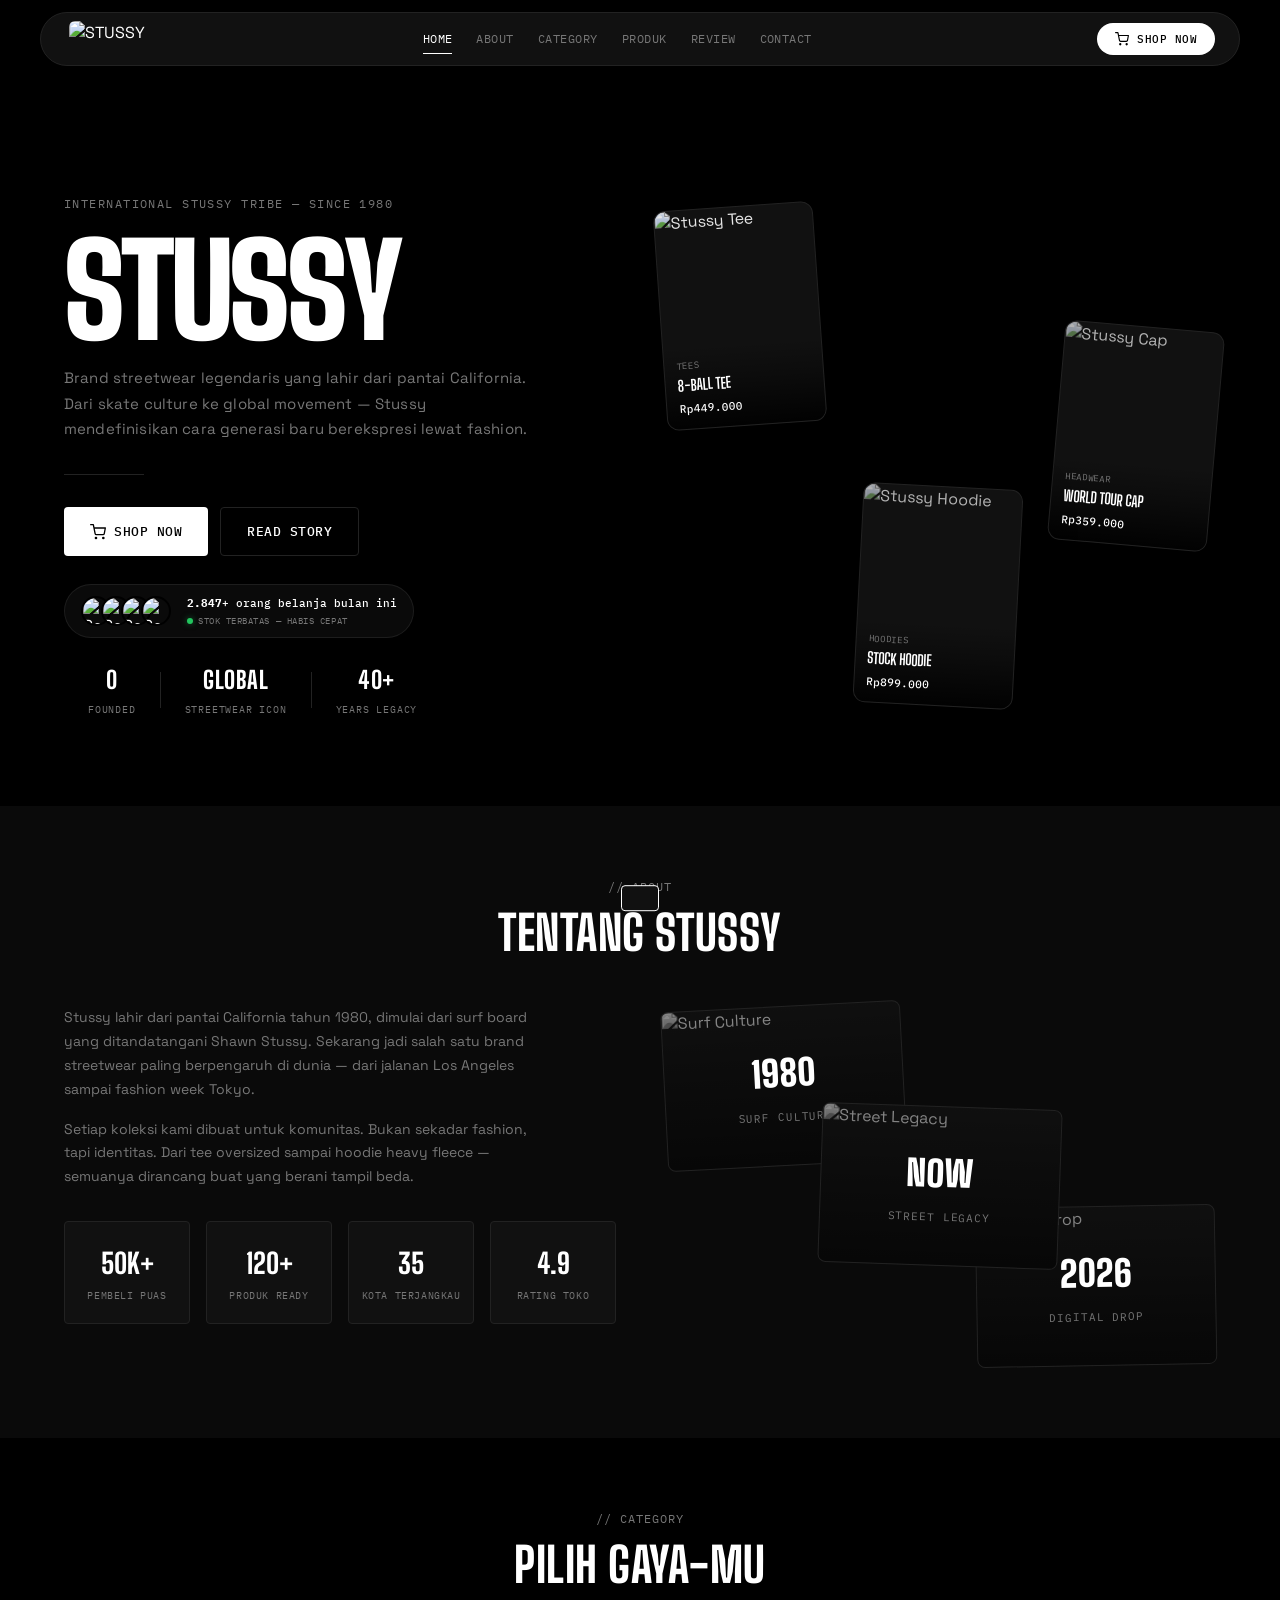
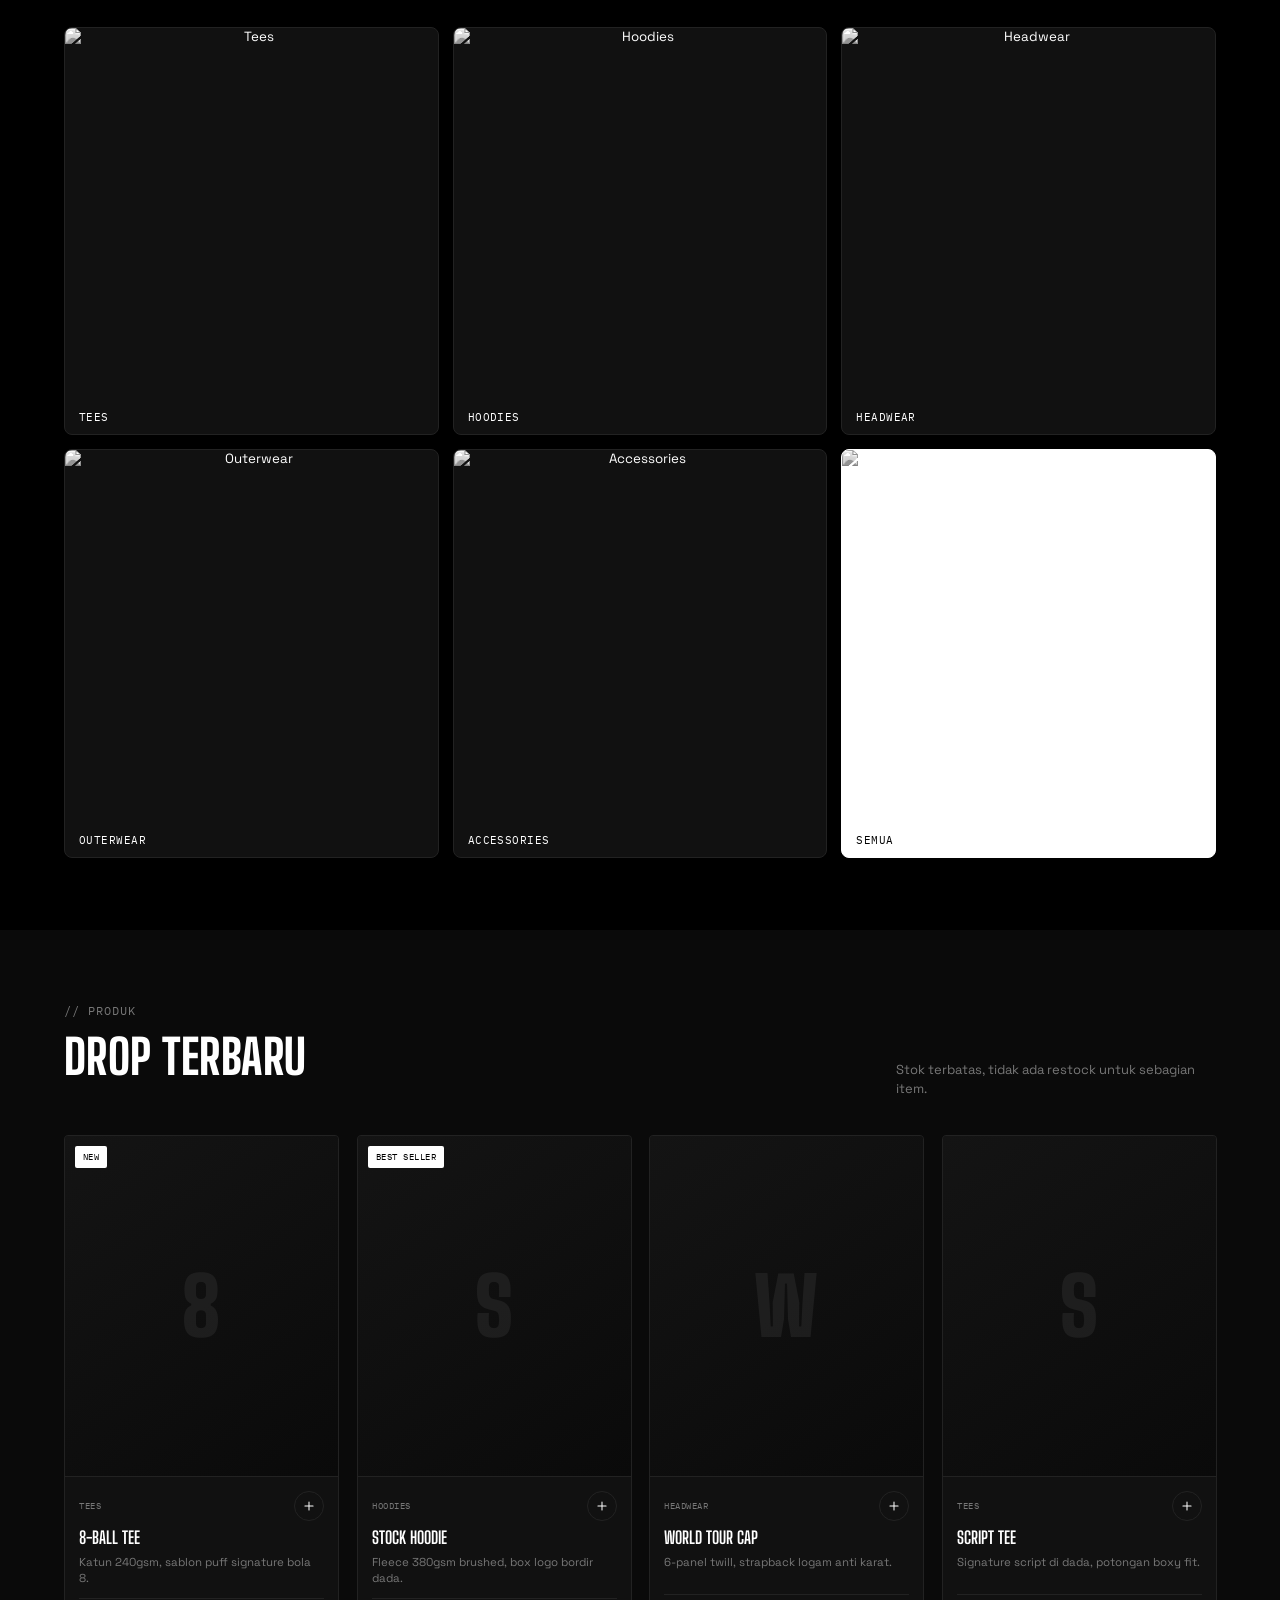
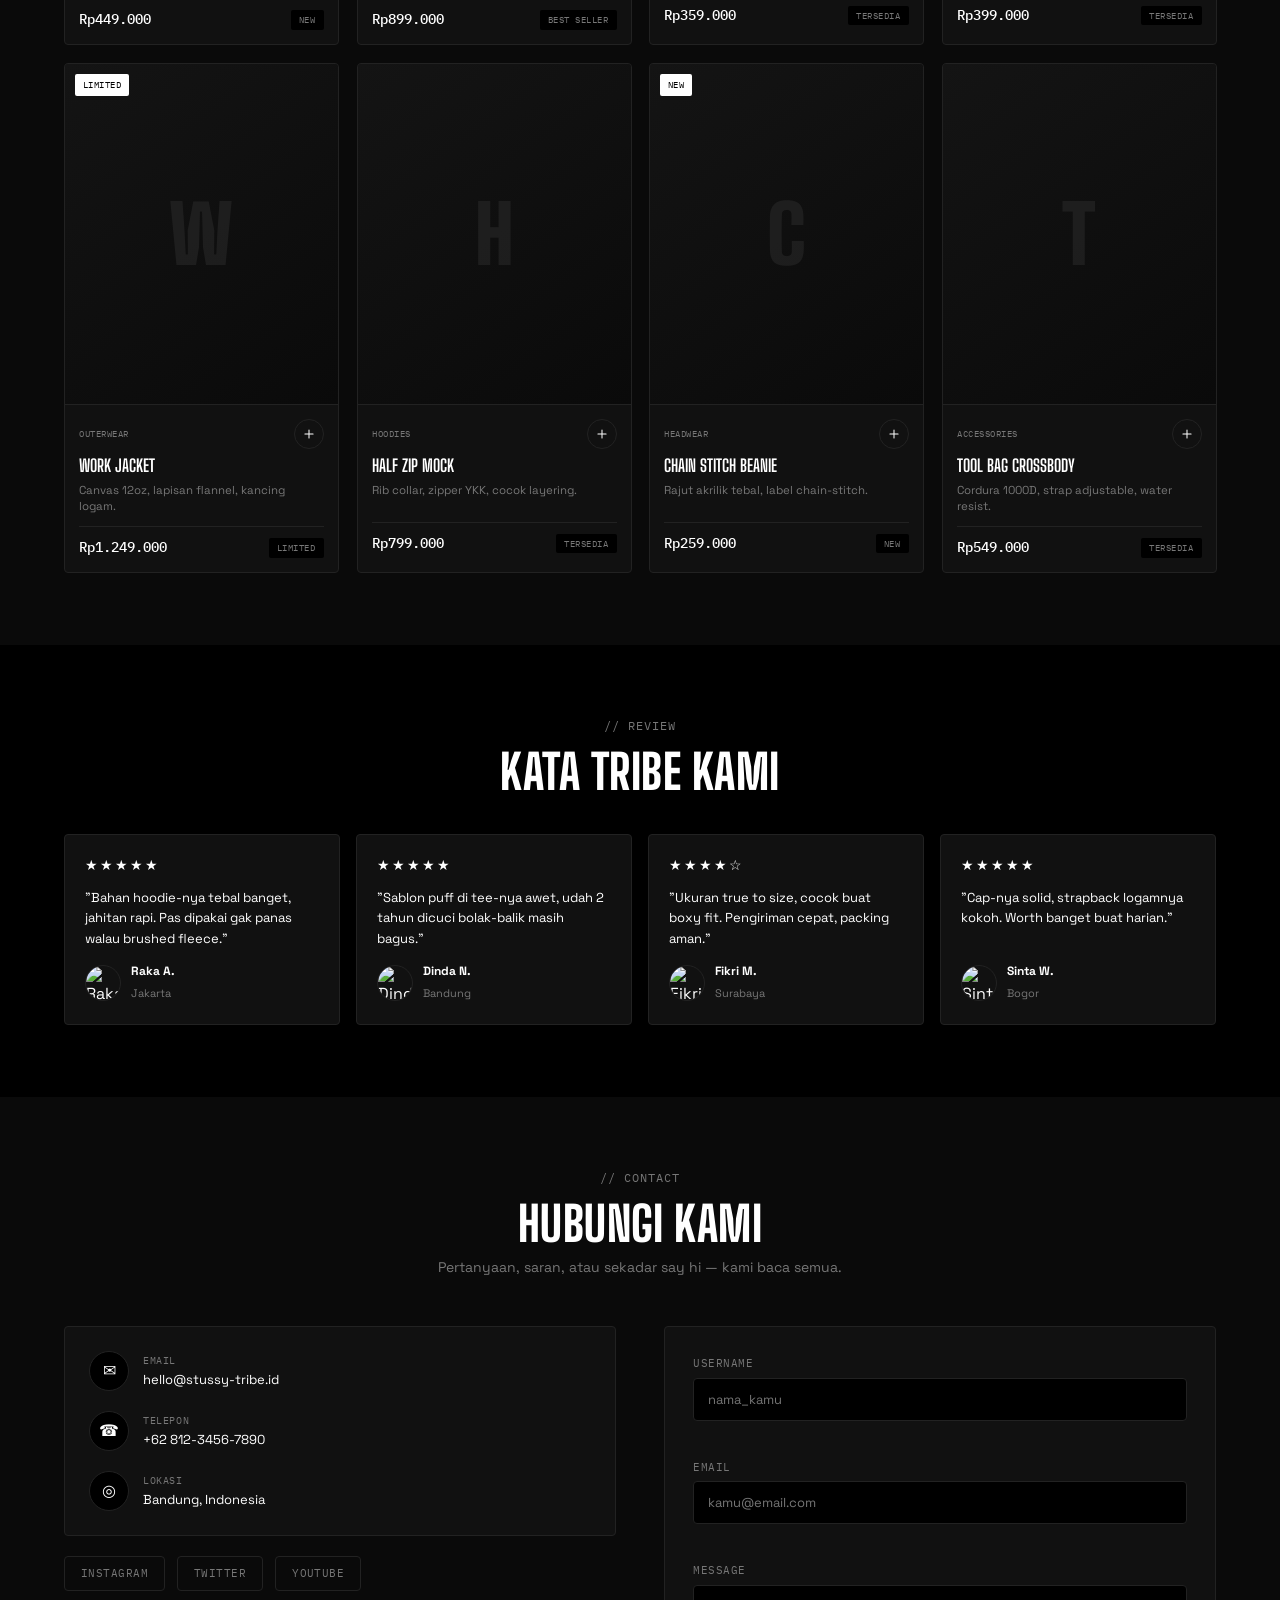
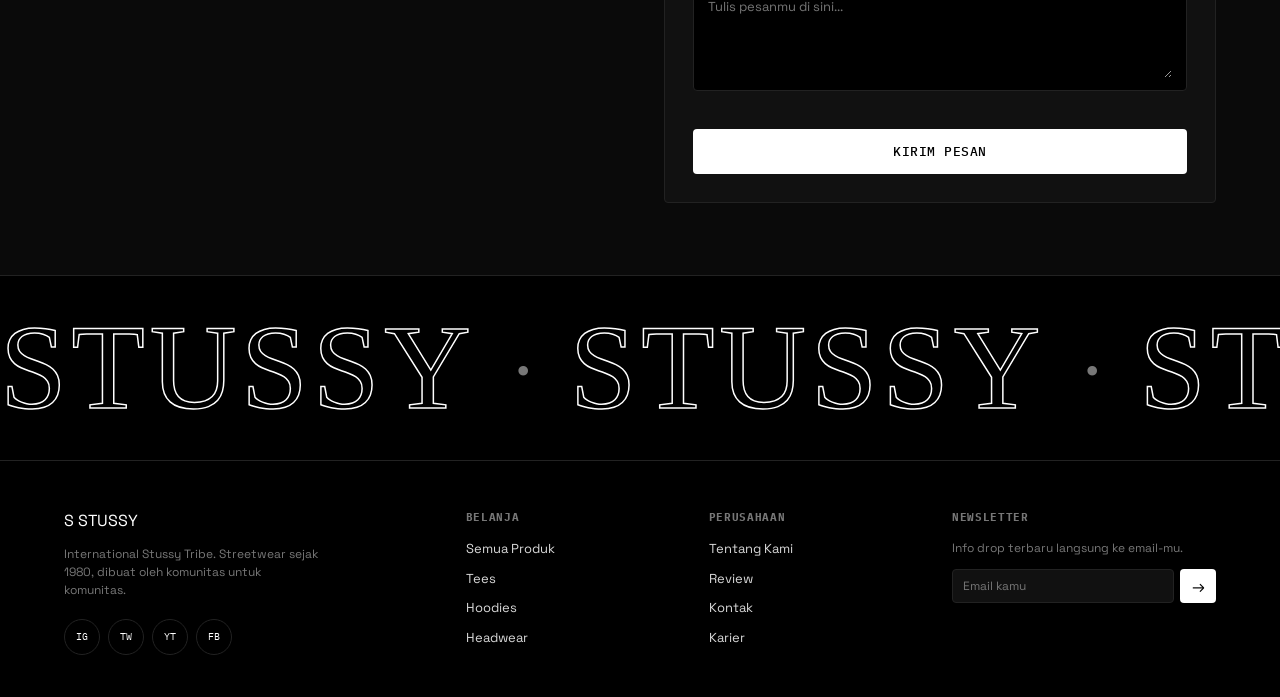
==== index.html @ 70e47823 "update all of codee" ====
<!DOCTYPE html>
<html lang="id">
<head>
<meta charset="UTF-8">
<meta name="viewport" content="width=device-width, initial-scale=1.0">
<title>STUSSY — International Stussy Tribe</title>
<meta name="description" content="Landing page promosi e-commerce bertema Stussy. Streetwear sejak 1980, dari pantai ke jalanan.">

<link rel="preconnect" href="https://fonts.googleapis.com">
<link rel="preconnect" href="https://fonts.gstatic.com" crossorigin>
<link href="https://fonts.googleapis.com/css2?family=Big+Shoulders+Display:wght@600;700;800;900&family=Space+Grotesk:wght@400;500;600;700&family=IBM+Plex+Mono:wght@400;500&family=Permanent+Marker&display=swap" rel="stylesheet">

<link rel="stylesheet" href="asset/css/style.css">
</head>
<body>

<!-- ================= NAVBAR ================= -->
<header class="navbar" id="navbar">
  <div class="nav-inner">
    <a href="#home" class="nav-logo" aria-label="STUSSY Home">
      <img src="https://i.pinimg.com/736x/df/c0/4a/dfc04af97dde2af59d2bb81ca39d3ee2.jpg" alt="STUSSY" class="nav-logo-img">
    </a>

    <nav class="nav-links" id="navLinks">
      <a href="#home" class="nav-link active">Home</a>
      <a href="#about" class="nav-link">About</a>
      <a href="#category" class="nav-link">Category</a>
      <a href="#produk" class="nav-link">Produk</a>
      <a href="#review" class="nav-link">Review</a>
      <a href="#contact" class="nav-link">Contact</a>
    </nav>

    <div class="nav-actions">
      <a href="#produk" class="btn btn-solid btn-nav">
        <svg width="14" height="14" viewBox="0 0 24 24" fill="none" stroke="currentColor" stroke-width="2" stroke-linecap="round" stroke-linejoin="round"><circle cx="9" cy="21" r="1"/><circle cx="20" cy="21" r="1"/><path d="M1 1h4l2.68 13.39a2 2 0 0 0 2 1.61h9.72a2 2 0 0 0 2-1.61L23 6H6"/></svg>
        Shop Now
      </a>
    </div>

    <button class="hamburger" id="hamburger" aria-label="Buka menu" aria-expanded="false">
      <span></span><span></span><span></span>
    </button>
  </div>

  <!-- mobile dropdown -->
  <div class="mobile-menu" id="mobileMenu">
    <a href="#home" class="mobile-link">Home</a>
    <a href="#about" class="mobile-link">About</a>
    <a href="#category" class="mobile-link">Category</a>
    <a href="#produk" class="mobile-link">Produk</a>
    <a href="#review" class="mobile-link">Review</a>
    <a href="#contact" class="mobile-link">Contact</a>
    <a href="#produk" class="mobile-link mobile-link-login">Shop Now</a>
  </div>
</header>

<main>
<!-- ================= HERO ================= -->
<section class="hero" id="home">
  <div class="hero-inner">
    <div class="hero-content">
      <p class="hero-eyebrow">International Stussy Tribe &mdash; Since 1980</p>
      <h1 class="hero-title">STUSSY</h1>
      <p class="hero-sub">Brand streetwear legendaris yang lahir dari pantai California. Dari skate culture ke global movement &mdash; Stussy mendefinisikan cara generasi baru berekspresi lewat fashion.</p>
      <div class="hero-line"></div>
      <div class="hero-cta">
        <a href="#produk" class="btn btn-solid btn-lg">
          <svg width="16" height="16" viewBox="0 0 24 24" fill="none" stroke="currentColor" stroke-width="2" stroke-linecap="round" stroke-linejoin="round"><circle cx="9" cy="21" r="1"/><circle cx="20" cy="21" r="1"/><path d="M1 1h4l2.68 13.39a2 2 0 0 0 2 1.61h9.72a2 2 0 0 0 2-1.61L23 6H6"/></svg>
          Shop Now
        </a>
        <a href="#about" class="btn btn-ghost btn-lg">Read Story</a>
      </div>
      <div class="hero-social-proof">
        <div class="hero-sp-avatars">
          <img src="https://i.pravatar.cc/80?img=12" alt="Pembeli" class="hero-sp-avatar">
          <img src="https://i.pravatar.cc/80?img=32" alt="Pembeli" class="hero-sp-avatar">
          <img src="https://i.pravatar.cc/80?img=47" alt="Pembeli" class="hero-sp-avatar">
          <img src="https://i.pravatar.cc/80?img=5" alt="Pembeli" class="hero-sp-avatar">
        </div>
        <div class="hero-sp-text">
          <span class="hero-sp-count"><span class="hero-sp-num" data-target="2847">0</span>+ orang belanja bulan ini</span>
          <span class="hero-sp-status"><span class="hero-sp-dot"></span>Stok terbatas — habis cepat</span>
        </div>
      </div>
      <div class="hero-highlights">
      <div class="hero-highlight-item">
        <span class="hero-hl-num" data-target="1980">0</span>
        <span class="hero-hl-label">Founded</span>
      </div>
      <div class="hero-highlight-divider"></div>
      <div class="hero-highlight-item">
        <span class="hero-hl-num">Global</span>
        <span class="hero-hl-label">Streetwear Icon</span>
      </div>
      <div class="hero-highlight-divider"></div>
      <div class="hero-highlight-item">
        <span class="hero-hl-num"><span class="hero-hl-counter" data-target="40">0</span>+</span>
        <span class="hero-hl-label">Years Legacy</span>
      </div>
    </div>
    </div>

    <div class="hero-product-scene">
      <div class="hero-product-stage" id="heroProductStage">
        <div class="hero-product-card hero-pcard-1">
          <img src="https://images.unsplash.com/photo-1521572163474-6864f9cf17ab?w=400&h=540&fit=crop&q=80" alt="Stussy Tee" loading="lazy">
          <div class="hero-pcard-info">
            <span class="hero-pcard-cat">Tees</span>
            <span class="hero-pcard-name">8-Ball Tee</span>
            <span class="hero-pcard-price">Rp449.000</span>
          </div>
        </div>
        <div class="hero-product-card hero-pcard-2">
          <img src="https://images.unsplash.com/photo-1556821840-3a63f77226dd?w=400&h=540&fit=crop&q=80" alt="Stussy Hoodie" loading="lazy">
          <div class="hero-pcard-info">
            <span class="hero-pcard-cat">Hoodies</span>
            <span class="hero-pcard-name">Stock Hoodie</span>
            <span class="hero-pcard-price">Rp899.000</span>
          </div>
        </div>
        <div class="hero-product-card hero-pcard-3">
          <img src="https://images.unsplash.com/photo-1588117305348-2d64f2f04b10?w=400&h=540&fit=crop&q=80" alt="Stussy Cap" loading="lazy">
          <div class="hero-pcard-info">
            <span class="hero-pcard-cat">Headwear</span>
            <span class="hero-pcard-name">World Tour Cap</span>
            <span class="hero-pcard-price">Rp359.000</span>
          </div>
        </div>
      </div>
    </div>
  </div>
</section>

<!-- ================= ABOUT ================= -->
<section class="about" id="about">
  <div class="section-inner">
    <div class="about-header reveal">
      <p class="eyebrow center">// ABOUT</p>
      <h2 class="section-title center">Tentang Stussy</h2>
    </div>

    <div class="about-grid">
      <div class="about-content reveal">
        <p class="about-text">
          Stussy lahir dari pantai California tahun 1980, dimulai dari surf board yang
          ditandatangani Shawn Stussy. Sekarang jadi salah satu brand streetwear paling
          berpengaruh di dunia — dari jalanan Los Angeles sampai fashion week Tokyo.
        </p>
        <p class="about-text">
          Setiap koleksi kami dibuat untuk komunitas. Bukan sekadar fashion,
          tapi identitas. Dari tee oversized sampai hoodie heavy fleece —
          semuanya dirancang buat yang berani tampil beda.
        </p>
        <div class="about-stats">
          <div class="about-stat">
            <span class="about-stat-num">50K+</span>
            <span class="about-stat-label">Pembeli Puas</span>
          </div>
          <div class="about-stat">
            <span class="about-stat-num">120+</span>
            <span class="about-stat-label">Produk Ready</span>
          </div>
          <div class="about-stat">
            <span class="about-stat-num">35</span>
            <span class="about-stat-label">Kota Terjangkau</span>
          </div>
          <div class="about-stat">
            <span class="about-stat-num">4.9</span>
            <span class="about-stat-label">Rating Toko</span>
          </div>
        </div>
      </div>

      <div class="about-visual reveal">
        <div class="about-card about-card-1">
          <img src="https://images.unsplash.com/photo-1523398002811-999ca8dec234?w=400&h=300&fit=crop&q=80" alt="Surf Culture" loading="lazy">
          <div class="about-card-overlay">
            <span class="about-card-year">1980</span>
            <span class="about-card-text">Surf Culture</span>
          </div>
        </div>
        <div class="about-card about-card-2">
          <img src="https://images.unsplash.com/photo-1521572163474-6864f9cf17ab?w=400&h=300&fit=crop&q=80" alt="Street Legacy" loading="lazy">
          <div class="about-card-overlay">
            <span class="about-card-year">NOW</span>
            <span class="about-card-text">Street Legacy</span>
          </div>
        </div>
        <div class="about-card about-card-3">
          <img src="https://images.unsplash.com/photo-1556906781-9a412961c28c?w=400&h=300&fit=crop&q=80" alt="Digital Drop" loading="lazy">
          <div class="about-card-overlay">
            <span class="about-card-year">2026</span>
            <span class="about-card-text">Digital Drop</span>
          </div>
        </div>
      </div>
    </div>
  </div>
</section>

<!-- ================= CATEGORY ================= -->
<section class="category" id="category">
  <div class="section-inner">
    <p class="eyebrow center">// CATEGORY</p>
    <h2 class="section-title center">Pilih Gaya-mu</h2>
    <div class="category-grid" id="categoryGrid">
      <button class="cat-card reveal reveal-delay-1" data-filter="tees">
        <div class="cat-card-img">
          <img src="https://images.unsplash.com/photo-1521572163474-6864f9cf17ab?w=400&h=400&fit=crop&q=80" alt="Tees" loading="lazy">
        </div>
        <div class="cat-card-label"><span>Tees</span></div>
      </button>
      <button class="cat-card reveal reveal-delay-2" data-filter="hoodies">
        <div class="cat-card-img">
          <img src="https://images.unsplash.com/photo-1556821840-3a63f77226dd?w=400&h=400&fit=crop&q=80" alt="Hoodies" loading="lazy">
        </div>
        <div class="cat-card-label"><span>Hoodies</span></div>
      </button>
      <button class="cat-card reveal reveal-delay-3" data-filter="headwear">
        <div class="cat-card-img">
          <img src="https://images.unsplash.com/photo-1588117305348-2d64f2f04b10?w=400&h=400&fit=crop&q=80" alt="Headwear" loading="lazy">
        </div>
        <div class="cat-card-label"><span>Headwear</span></div>
      </button>
      <button class="cat-card reveal reveal-delay-1" data-filter="outerwear">
        <div class="cat-card-img">
          <img src="https://images.unsplash.com/photo-1591047139829-d91aecb6caea?w=400&h=400&fit=crop&q=80" alt="Outerwear" loading="lazy">
        </div>
        <div class="cat-card-label"><span>Outerwear</span></div>
      </button>
      <button class="cat-card reveal reveal-delay-2" data-filter="accessories">
        <div class="cat-card-img">
          <img src="https://images.unsplash.com/photo-1622434641406-a158123450f9?w=400&h=400&fit=crop&q=80" alt="Accessories" loading="lazy">
        </div>
        <div class="cat-card-label"><span>Accessories</span></div>
      </button>
      <button class="cat-card active reveal reveal-delay-3" data-filter="all">
        <div class="cat-card-img">
          <img src="https://images.unsplash.com/photo-1441986300917-64674bd600d8?w=400&h=400&fit=crop&q=80" alt="Semua Produk" loading="lazy">
        </div>
        <div class="cat-card-label"><span>Semua</span></div>
      </button>
    </div>
  </div>
</section>

<!-- ================= PRODUK ================= -->
<section class="produk" id="produk">
  <div class="section-inner">
    <div class="produk-head">
      <div>
        <p class="eyebrow">// PRODUK</p>
        <h2 class="section-title">Drop Terbaru</h2>
      </div>
      <p class="produk-sub">Stok terbatas, tidak ada restock untuk sebagian item.</p>
    </div>

    <div class="product-grid" id="productGrid"></div>
  </div>
</section>

<!-- ================= REVIEW ================= -->
<section class="review" id="review">
  <div class="section-inner">
    <p class="eyebrow center">// REVIEW</p>
    <h2 class="section-title center">Kata Tribe Kami</h2>

    <div class="review-track" id="reviewTrack">
      <article class="review-card reveal reveal-delay-1">
        <div class="stars">&#9733;&#9733;&#9733;&#9733;&#9733;</div>
        <p>"Bahan hoodie-nya tebal banget, jahitan rapi. Pas dipakai gak panas walau brushed fleece."</p>
        <div class="reviewer">
          <img src="https://i.pravatar.cc/80?img=12" alt="Raka A." class="avatar">
          <div><strong>Raka A.</strong><small>Jakarta</small></div>
        </div>
      </article>
      <article class="review-card reveal reveal-delay-2">
        <div class="stars">&#9733;&#9733;&#9733;&#9733;&#9733;</div>
        <p>"Sablon puff di tee-nya awet, udah 2 tahun dicuci bolak-balik masih bagus."</p>
        <div class="reviewer">
          <img src="https://i.pravatar.cc/80?img=32" alt="Dinda N." class="avatar">
          <div><strong>Dinda N.</strong><small>Bandung</small></div>
        </div>
      </article>
      <article class="review-card reveal reveal-delay-3">
        <div class="stars">&#9733;&#9733;&#9733;&#9733;&#9734;</div>
        <p>"Ukuran true to size, cocok buat boxy fit. Pengiriman cepat, packing aman."</p>
        <div class="reviewer">
          <img src="https://i.pravatar.cc/80?img=53" alt="Fikri M." class="avatar">
          <div><strong>Fikri M.</strong><small>Surabaya</small></div>
        </div>
      </article>
      <article class="review-card reveal reveal-delay-4">
        <div class="stars">&#9733;&#9733;&#9733;&#9733;&#9733;</div>
        <p>"Cap-nya solid, strapback logamnya kokoh. Worth banget buat harian."</p>
        <div class="reviewer">
          <img src="https://i.pravatar.cc/80?img=25" alt="Sinta W." class="avatar">
          <div><strong>Sinta W.</strong><small>Bogor</small></div>
        </div>
      </article>
    </div>
  </div>
</section>

<!-- ================= CONTACT ================= -->
<section class="contact" id="contact">
  <div class="section-inner">
    <div class="contact-header reveal">
      <p class="eyebrow center">// CONTACT</p>
      <h2 class="section-title center">Hubungi Kami</h2>
      <p class="contact-subtitle">Pertanyaan, saran, atau sekadar say hi — kami baca semua.</p>
    </div>

    <div class="contact-grid">
      <div class="contact-info reveal">
        <div class="contact-info-card">
          <div class="contact-info-item">
            <div class="contact-icon">✉</div>
            <div>
              <span class="contact-label">Email</span>
              <span class="contact-value">hello@stussy-tribe.id</span>
            </div>
          </div>
          <div class="contact-info-item">
            <div class="contact-icon">☎</div>
            <div>
              <span class="contact-label">Telepon</span>
              <span class="contact-value">+62 812-3456-7890</span>
            </div>
          </div>
          <div class="contact-info-item">
            <div class="contact-icon">◎</div>
            <div>
              <span class="contact-label">Lokasi</span>
              <span class="contact-value">Bandung, Indonesia</span>
            </div>
          </div>
        </div>
        <div class="contact-social">
          <a href="#" class="contact-social-link" aria-label="Instagram">Instagram</a>
          <a href="#" class="contact-social-link" aria-label="Twitter">Twitter</a>
          <a href="#" class="contact-social-link" aria-label="YouTube">YouTube</a>
        </div>
      </div>

      <form class="contact-form reveal" id="contactForm" novalidate>
        <div class="field">
          <label for="username">Username</label>
          <div class="input-wrap">
            <input type="text" id="username" name="username" placeholder="nama_kamu" required minlength="3">
          </div>
          <span class="field-error" id="err-username"></span>
        </div>

        <div class="field">
          <label for="email">Email</label>
          <div class="input-wrap">
            <input type="email" id="email" name="email" placeholder="kamu@email.com" required>
          </div>
          <span class="field-error" id="err-email"></span>
        </div>

        <div class="field">
          <label for="message">Message</label>
          <div class="input-wrap textarea-wrap">
            <textarea id="message" name="message" rows="4" placeholder="Tulis pesanmu di sini..." required minlength="10"></textarea>
          </div>
          <span class="field-error" id="err-message"></span>
        </div>

        <button type="submit" class="btn btn-solid btn-lg full-width">Kirim Pesan</button>

        <p class="form-success" id="formSuccess">Pesan terkirim! Kami akan segera menghubungimu.</p>
      </form>
    </div>
  </div>
</section>
</main>

<!-- ================= MARQUEE ================= -->
<div class="marquee">
  <div class="marquee-track">
    <span class="marquee-text">STUSSY</span>
    <span class="marquee-dot">&bull;</span>
    <span class="marquee-text">STUSSY</span>
    <span class="marquee-dot">&bull;</span>
    <span class="marquee-text">STUSSY</span>
    <span class="marquee-dot">&bull;</span>
    <span class="marquee-text">STUSSY</span>
    <span class="marquee-dot">&bull;</span>
    <span class="marquee-text">STUSSY</span>
    <span class="marquee-dot">&bull;</span>
    <span class="marquee-text">STUSSY</span>
    <span class="marquee-dot">&bull;</span>
    <span class="marquee-text">STUSSY</span>
    <span class="marquee-dot">&bull;</span>
    <span class="marquee-text">STUSSY</span>
    <span class="marquee-dot">&bull;</span>
  </div>
</div>

<!-- ================= FOOTER ================= -->
<footer class="footer">
  <div class="section-inner footer-grid">
    <div class="footer-brand">
      <a href="#home" class="logo">
        <span class="logo-mark">S</span>
        <span class="logo-word">STUSSY</span>
      </a>
      <p>International Stussy Tribe. Streetwear sejak 1980, dibuat oleh komunitas untuk komunitas.</p>
      <div class="social-row">
        <a href="#" class="icon-btn" aria-label="Instagram">IG</a>
        <a href="#" class="icon-btn" aria-label="Twitter">TW</a>
        <a href="#" class="icon-btn" aria-label="Youtube">YT</a>
        <a href="#" class="icon-btn" aria-label="Facebook">FB</a>
      </div>
    </div>

    <div class="footer-col">
      <h4>Belanja</h4>
      <a href="#produk">Semua Produk</a>
      <a href="#category">Tees</a>
      <a href="#category">Hoodies</a>
      <a href="#category">Headwear</a>
    </div>

    <div class="footer-col">
      <h4>Perusahaan</h4>
      <a href="#about">Tentang Kami</a>
      <a href="#review">Review</a>
      <a href="#contact">Kontak</a>
      <a href="#">Karier</a>
    </div>

    <div class="footer-col newsletter-col">
      <h4>Newsletter</h4>
      <p>Info drop terbaru langsung ke email-mu.</p>
      <form class="newsletter-form" id="newsletterForm">
        <input type="email" placeholder="Email kamu" required aria-label="Email newsletter">
        <button type="submit" aria-label="Subscribe">&#8594;</button>
      </form>
      <span class="newsletter-msg" id="newsletterMsg"></span>
    </div>
  </div>


</footer>

<!-- toast -->
<div class="toast" id="toast"><span id="toastMsg"></span></div>

<script src="asset/js/script.js" defer></script>
</body>
</html>
---- asset/css/style.css ----
/* ==========================================================
   STUSSY LANDING — style.css
   Palette: pure black & white, capsule navbar, marquee
   ========================================================== */

:root {
  --bg: #000;
  --bg-alt: #0a0a0a;
  --card: #111;
  --card-border: #222;
  --fg: #fff;
  --muted: #777;
  --accent: #fff;

  --font-display: 'Big Shoulders Display', sans-serif;
  --font-body: 'Space Grotesk', sans-serif;
  --font-mono: 'IBM Plex Mono', monospace;
  --font-graffiti: 'Permanent Marker', cursive;

  --radius: 4px;
  --container: 1200px;
  --nav-h: 64px;
}

*, *::before, *::after { box-sizing: border-box; margin: 0; padding: 0; }
html { scroll-behavior: smooth; }
@media (prefers-reduced-motion: reduce) {
  html { scroll-behavior: auto; }
  * { animation-duration: 0.01ms !important; animation-iteration-count: 1 !important; transition-duration: 0.01ms !important; }
}
body { background: var(--bg); color: var(--fg); font-family: var(--font-body); line-height: 1.5; overflow-x: hidden; }
img { max-width: 100%; display: block; }
a { color: inherit; text-decoration: none; }
ul { list-style: none; }
button { font-family: inherit; cursor: pointer; border: none; background: none; color: inherit; }
input, textarea { font-family: inherit; }

/* ---------- SCROLL REVEAL ---------- */
.reveal { opacity: 0; transform: translateY(40px); transition: opacity 0.8s cubic-bezier(0.16,1,0.3,1), transform 0.8s cubic-bezier(0.16,1,0.3,1); }
.reveal.visible { opacity: 1; transform: translateY(0); }
.reveal-delay-1 { transition-delay: 0.1s; }
.reveal-delay-2 { transition-delay: 0.2s; }
.reveal-delay-3 { transition-delay: 0.3s; }
.reveal-delay-4 { transition-delay: 0.4s; }

/* ---------- LAYOUT ---------- */
.section-inner { max-width: var(--container); margin: 0 auto; padding: 0 24px; }
.eyebrow { font-family: var(--font-mono); font-size: 12px; letter-spacing: 0.08em; color: var(--muted); margin-bottom: 12px; }
.eyebrow.center { text-align: center; }
.section-title { font-family: var(--font-display); font-weight: 800; font-size: clamp(28px, 4vw, 48px); line-height: 1.05; text-transform: uppercase; letter-spacing: 0.01em; margin-bottom: 16px; }
.section-title.center { text-align: center; }

/* ---------- BUTTONS ---------- */
.btn { display: inline-flex; align-items: center; gap: 8px; padding: 10px 20px; border-radius: var(--radius); font-family: var(--font-mono); font-size: 12px; letter-spacing: 0.04em; text-transform: uppercase; font-weight: 500; transition: transform 0.3s cubic-bezier(0.34,1.56,0.64,1), background 0.3s ease, border-color 0.3s ease, color 0.3s ease, box-shadow 0.3s ease; white-space: nowrap; position: relative; overflow: hidden; }
.btn svg { flex-shrink: 0; }
.btn::after { content: ''; position: absolute; inset: 0; background: linear-gradient(120deg, transparent 40%, rgba(255,255,255,0.1) 50%, transparent 60%); transform: translateX(-100%); transition: transform 0.5s ease; }
.btn:hover::after { transform: translateX(100%); }
.btn-solid { background: var(--fg); color: var(--bg); }
.btn-solid:hover { transform: translateY(-2px); box-shadow: 0 8px 24px rgba(255,255,255,0.15); }
.btn-solid:active { transform: translateY(0) scale(0.97); }
.btn-ghost { background: transparent; color: var(--fg); border: 1px solid var(--card-border); }
.btn-ghost:hover { border-color: var(--fg); transform: translateY(-2px); }
.btn-ghost:active { transform: translateY(0) scale(0.97); }
.btn-outline { background: transparent; border: 1px solid var(--fg); color: var(--fg); }
.btn-outline:hover { background: var(--fg); color: var(--bg); }
.btn-lg { padding: 14px 26px; font-size: 13px; }
.full-width { width: 100%; justify-content: center; }
.icon-btn { position: relative; width: 36px; height: 36px; display: inline-flex; align-items: center; justify-content: center; border-radius: 50%; border: 1px solid var(--card-border); color: var(--fg); font-family: var(--font-mono); font-size: 10px; transition: border-color 0.3s ease, background 0.3s ease, transform 0.3s cubic-bezier(0.34,1.56,0.64,1); }
.icon-btn:hover { border-color: var(--fg); background: rgba(255,255,255,0.08); transform: translateY(-2px); }
.social-row { display: flex; gap: 8px; margin-top: 20px; }
:focus-visible { outline: 2px solid var(--fg); outline-offset: 2px; }

/* ==================== NAVBAR CAPSULE ==================== */
.navbar { position: sticky; top: 0; z-index: 100; padding: 12px 24px; }
.nav-inner { max-width: var(--container); margin: 0 auto; display: flex; align-items: center; justify-content: space-between; gap: 16px; background: var(--card); border: 1px solid var(--card-border); border-radius: 999px; padding: 8px 24px 8px 28px; transition: background 0.4s ease, border-color 0.4s ease, box-shadow 0.4s ease, backdrop-filter 0.4s ease; }
.navbar.shrink .nav-inner { background: rgba(17,17,17,0.92); backdrop-filter: blur(16px); -webkit-backdrop-filter: blur(16px); border-color: rgba(255,255,255,0.06); box-shadow: 0 4px 30px rgba(0,0,0,0.4); }

.nav-logo { display: flex; align-items: center; flex-shrink: 0; background: none; border: none; padding: 0; order: -1; }
.nav-logo-img { height: 36px; width: auto; object-fit: contain; border-radius: 6px; background: transparent; }

.nav-links { display: flex; align-items: center; gap: 24px; }
.nav-link { font-size: 12px; font-family: var(--font-mono); color: var(--muted); text-transform: uppercase; letter-spacing: 0.04em; padding: 6px 0; position: relative; transition: color 0.3s ease; white-space: nowrap; }
.nav-link::after { content: ''; position: absolute; left: 0; bottom: 0; width: 0; height: 1.5px; background: var(--fg); transition: width 0.3s cubic-bezier(0.16,1,0.3,1); }
.nav-link:hover, .nav-link.active { color: var(--fg); }
.nav-link:hover::after, .nav-link.active::after { width: 100%; }

.hamburger { display: none; flex-direction: column; gap: 5px; width: 32px; height: 32px; align-items: center; justify-content: center; flex-shrink: 0; }
.hamburger span { width: 20px; height: 2px; background: var(--fg); transition: transform 0.3s cubic-bezier(0.34,1.56,0.64,1), opacity 0.3s ease; }
.hamburger.open span:nth-child(1) { transform: translateY(7px) rotate(45deg); }
.hamburger.open span:nth-child(2) { opacity: 0; }
.hamburger.open span:nth-child(3) { transform: translateY(-7px) rotate(-45deg); }

.nav-actions { display: flex; align-items: center; gap: 12px; margin-left: 8px; }
.btn-nav { padding: 8px 18px; font-size: 11px; border-radius: 999px; transition: transform 0.3s cubic-bezier(0.34,1.56,0.64,1), box-shadow 0.3s ease; }
.btn-nav:hover { transform: translateY(-1px); box-shadow: 0 4px 16px rgba(255,255,255,0.12); }

.mobile-menu { position: absolute; top: calc(100% + 8px); left: 50%; transform: translateX(-50%) translateY(-120%); width: calc(100% - 48px); max-width: var(--container); background: var(--card); border: 1px solid var(--card-border); border-radius: 16px; display: flex; flex-direction: column; padding: 8px 0; gap: 0; transition: transform 0.35s cubic-bezier(0.16,1,0.3,1), visibility 0.3s ease, opacity 0.3s ease; z-index: 99; overflow: hidden; pointer-events: none; visibility: hidden; opacity: 0; }
.mobile-menu.open { transform: translateX(-50%) translateY(0); pointer-events: auto; visibility: visible; opacity: 1; }
.mobile-link { padding: 12px 20px; border-bottom: 1px solid var(--card-border); font-size: 13px; font-family: var(--font-mono); color: var(--muted); text-transform: uppercase; letter-spacing: 0.04em; display: block; width: 100%; transition: color 0.3s ease, background 0.3s ease, padding-left 0.3s ease; }
.mobile-link:last-child { border-bottom: none; }
.mobile-link:hover { color: var(--fg); background: rgba(255,255,255,0.04); padding-left: 28px; }
.mobile-link-login { color: var(--bg); background: var(--fg); text-align: center; margin-top: 4px; border-radius: 8px; }
.mobile-link-login:hover { background: #ccc; color: var(--bg); padding-left: 20px; }

/* ---------- HERO ---------- */
.hero { padding-top: 8px; overflow: hidden; position: relative; background: #000; }
.hero::before { content: ''; position: absolute; inset: 0; background: url('https://images.unsplash.com/photo-1557682250-33bd709cbe85?w=1920&q=80') center/cover no-repeat; opacity: 0.25; pointer-events: none; }
.hero::after { content: ''; position: absolute; inset: 0; background: linear-gradient(135deg, rgba(0,0,0,0.7) 0%, rgba(0,0,0,0.3) 50%, rgba(0,0,0,0.6) 100%); pointer-events: none; }
.hero > * { position: relative; z-index: 1; }
.hero-inner { max-width: var(--container); margin: 0 auto; padding: 100px 24px 80px; display: grid; grid-template-columns: 1fr 1fr; gap: 40px; align-items: center; min-height: 80vh; }
.hero-content { display: flex; flex-direction: column; align-items: flex-start; }
.hero-eyebrow { font-family: var(--font-mono); font-size: 12px; letter-spacing: 0.12em; text-transform: uppercase; color: var(--muted); margin-bottom: 24px; opacity: 0; transform: translateY(20px); animation: fadeUp 0.8s cubic-bezier(0.16,1,0.3,1) 0.2s forwards; }
.hero-title { font-family: var(--font-display); font-weight: 900; font-size: clamp(60px, 10vw, 140px); line-height: 0.85; text-transform: uppercase; letter-spacing: -0.03em; margin: 0 0 20px; opacity: 0; transform: translateY(30px); animation: fadeUp 0.8s cubic-bezier(0.16,1,0.3,1) 0.4s forwards; }
.hero-sub { font-family: var(--font-body); font-size: 15px; color: var(--muted); letter-spacing: 0.01em; margin-bottom: 32px; max-width: 480px; line-height: 1.7; opacity: 0; transform: translateY(20px); animation: fadeUp 0.8s cubic-bezier(0.16,1,0.3,1) 0.6s forwards; }
.hero-line { width: 80px; height: 1px; background: var(--card-border); margin-bottom: 32px; opacity: 0; transform: scaleX(0); transform-origin: left; animation: lineGrow 0.8s cubic-bezier(0.16,1,0.3,1) 0.8s forwards; }
.hero-cta { display: flex; gap: 12px; flex-wrap: wrap; opacity: 0; transform: translateY(20px); animation: fadeUp 0.8s cubic-bezier(0.16,1,0.3,1) 1s forwards; }

/* ---------- HERO SOCIAL PROOF ---------- */
.hero-social-proof { display: flex; align-items: center; gap: 12px; margin-top: 28px; padding: 10px 16px; background: rgba(255,255,255,0.04); border: 1px solid rgba(255,255,255,0.08); border-radius: 50px; width: fit-content; opacity: 0; animation: fadeIn 0.8s ease 1.4s forwards; backdrop-filter: blur(8px); }
.hero-sp-avatars { display: flex; margin-right: 4px; }
.hero-sp-avatar { width: 30px; height: 30px; border-radius: 50%; border: 2px solid var(--bg); object-fit: cover; margin-left: -10px; transition: transform 0.3s ease; }
.hero-sp-avatar:first-child { margin-left: 0; }
.hero-sp-avatar:hover { transform: scale(1.15) translateY(-2px); z-index: 2; }
.hero-sp-text { display: flex; flex-direction: column; gap: 2px; }
.hero-sp-count { font-family: var(--font-mono); font-size: 11px; color: var(--fg); font-weight: 500; }
.hero-sp-num { color: #fff; font-weight: 700; }
.hero-sp-status { display: flex; align-items: center; gap: 5px; font-family: var(--font-mono); font-size: 9px; color: var(--muted); text-transform: uppercase; letter-spacing: 0.06em; }
.hero-sp-dot { width: 6px; height: 6px; border-radius: 50%; background: #22c55e; animation: pulse 2s ease infinite; }
.hero-sp-dot { box-shadow: 0 0 6px rgba(34,197,94,0.5); }
@keyframes pulse { 0%,100% { opacity:1; transform: scale(1); } 50% { opacity:0.5; transform: scale(0.8); } }

.hero-highlights { display: flex; align-items: center; gap: 0; flex-wrap: wrap; margin-top: 24px; opacity: 0; animation: fadeIn 0.8s ease 1.2s forwards; }
.hero-highlight-item { display: flex; flex-direction: column; align-items: center; padding: 0 24px; transition: transform 0.3s ease; }
.hero-highlight-item:hover { transform: translateY(-2px); }
.hero-hl-num { font-family: var(--font-display); font-weight: 800; font-size: 24px; color: var(--fg); text-transform: uppercase; letter-spacing: 0.02em; }
.hero-hl-label { font-family: var(--font-mono); font-size: 10px; text-transform: uppercase; letter-spacing: 0.08em; color: var(--muted); margin-top: 4px; }
.hero-highlight-divider { width: 1px; height: 36px; background: var(--card-border); flex-shrink: 0; }

/* ---------- HERO 3D PRODUCT SCENE ---------- */
.hero-product-scene { position: relative; width: 100%; height: 500px; opacity: 0; animation: fadeIn 1s ease 0.6s forwards; }
.hero-product-stage { position: relative; width: 100%; height: 100%; }

.hero-product-card { position: absolute; border-radius: 12px; overflow: hidden; border: 1px solid var(--card-border); background: var(--card); box-shadow: 0 16px 48px rgba(0,0,0,0.5); transition: transform 0.5s cubic-bezier(0.16,1,0.3,1), box-shadow 0.5s ease; }
.hero-product-card img { width: 100%; height: 100%; object-fit: cover; display: block; }
.hero-pcard-info { position: absolute; bottom: 0; left: 0; right: 0; padding: 12px; background: linear-gradient(0deg, rgba(0,0,0,0.9) 0%, rgba(0,0,0,0.3) 60%, transparent 100%); display: flex; flex-direction: column; gap: 2px; }
.hero-pcard-cat { font-family: var(--font-mono); font-size: 9px; text-transform: uppercase; letter-spacing: 0.08em; color: var(--muted); }
.hero-pcard-name { font-family: var(--font-display); font-weight: 700; font-size: 15px; text-transform: uppercase; color: var(--fg); }
.hero-pcard-price { font-family: var(--font-mono); font-size: 11px; font-weight: 500; color: var(--fg); margin-top: 2px; }

/* Card 1 — kiri atas */
.hero-pcard-1 { width: 160px; height: 220px; top: 0; left: 0; transform: rotate(-4deg); z-index: 3; }
.hero-pcard-1 img { filter: grayscale(20%) brightness(0.9); }
.hero-pcard-1:hover { transform: rotate(-4deg) scale(1.05) translateY(-8px); box-shadow: 0 28px 64px rgba(0,0,0,0.6); }
.hero-pcard-1:hover img { filter: grayscale(0%) brightness(1); }

/* Card 2 — tengah bawah */
.hero-pcard-2 { width: 160px; height: 220px; bottom: 0; left: 50%; transform: translateX(-50%) rotate(3deg); z-index: 2; }
.hero-pcard-2 img { filter: grayscale(50%) brightness(0.7); }
.hero-pcard-2:hover { transform: translateX(-50%) rotate(3deg) scale(1.06) translateY(-6px); box-shadow: 0 24px 56px rgba(0,0,0,0.5); }
.hero-pcard-2:hover img { filter: grayscale(0%) brightness(0.9); }

/* Card 3 — kanan tengah */
.hero-pcard-3 { width: 160px; height: 220px; top: 120px; right: 0; transform: rotate(5deg); z-index: 1; }
.hero-pcard-3 img { filter: grayscale(50%) brightness(0.7); }
.hero-pcard-3:hover { transform: rotate(5deg) scale(1.06) translateY(-6px); box-shadow: 0 24px 56px rgba(0,0,0,0.5); }
.hero-pcard-3:hover img { filter: grayscale(0%) brightness(0.9); }

.hero-product-shadow { display: none; }
.hero-product-ring { display: none; }

@keyframes fadeUp {
  to { opacity: 1; transform: translateY(0); }
}
@keyframes fadeIn {
  to { opacity: 1; }
}
@keyframes lineGrow {
  to { opacity: 1; transform: scaleX(1); }
}

/* ---------- HERO PARALLAX ---------- */
.hero[data-parallax] .hero-title {
  will-change: transform;
}

/* ==================== ABOUT ==================== */
.about { padding: 72px 0; background: var(--bg-alt); }
.about-header { margin-bottom: 48px; }
.about-grid { display: grid; grid-template-columns: 1fr 1fr; gap: 48px; align-items: start; }
.about-text { color: var(--muted); margin-bottom: 16px; max-width: 480px; font-size: 14px; line-height: 1.7; }
.about-stats { display: grid; grid-template-columns: repeat(4, 1fr); gap: 16px; margin-top: 32px; }
.about-stat { display: flex; flex-direction: column; align-items: center; padding: 20px 0; border: 1px solid var(--card-border); border-radius: var(--radius); background: var(--card); transition: transform 0.3s cubic-bezier(0.34,1.56,0.64,1), border-color 0.3s ease, box-shadow 0.3s ease; }
.about-stat:hover { transform: translateY(-4px); border-color: rgba(255,255,255,0.15); box-shadow: 0 12px 32px rgba(0,0,0,0.3); }
.about-stat-num { font-family: var(--font-display); font-weight: 800; font-size: 28px; color: var(--fg); }
.about-stat-label { font-family: var(--font-mono); font-size: 10px; text-transform: uppercase; letter-spacing: 0.06em; color: var(--muted); margin-top: 4px; }

.about-visual { position: relative; height: 360px; }
.about-card { position: absolute; width: 240px; height: 160px; border-radius: 8px; overflow: hidden; border: 1px solid var(--card-border); background: var(--card); transition: transform 0.5s cubic-bezier(0.16,1,0.3,1), box-shadow 0.5s ease; }
.about-card img { width: 100%; height: 100%; object-fit: cover; filter: grayscale(100%) brightness(0.6); transition: filter 0.5s ease, transform 0.5s cubic-bezier(0.16,1,0.3,1); }
.about-card:hover img { filter: grayscale(0%) brightness(0.7); transform: scale(1.08); }
.about-card:hover { box-shadow: 0 16px 40px rgba(0,0,0,0.4); }
.about-card-overlay { position: absolute; inset: 0; display: flex; flex-direction: column; align-items: center; justify-content: center; gap: 8px; background: linear-gradient(180deg, rgba(0,0,0,0.1) 0%, rgba(0,0,0,0.6) 100%); }
.about-card-year { font-family: var(--font-display); font-weight: 900; font-size: 36px; color: var(--fg); }
.about-card-text { font-family: var(--font-mono); font-size: 11px; text-transform: uppercase; letter-spacing: 0.08em; color: var(--muted); }
.about-card-1 { top: 0; left: 0; transform: rotate(-3deg); z-index: 1; }
.about-card-1:hover { transform: rotate(-3deg) scale(1.05) translateY(-4px); }
.about-card-2 { top: 50%; left: 50%; transform: translate(-50%, -50%) rotate(2deg); z-index: 3; }
.about-card-2:hover { transform: translate(-50%, -50%) rotate(2deg) scale(1.05); }
.about-card-3 { bottom: 0; right: 0; transform: rotate(-1deg); z-index: 2; }
.about-card-3:hover { transform: rotate(-1deg) scale(1.05) translateY(-4px); }

/* ---------- CATEGORY ---------- */
.category { padding: 72px 0; }
.category-grid { display: grid; grid-template-columns: repeat(3, 1fr); gap: 14px; margin-top: 36px; }
.cat-card { background: var(--card); border: 1px solid var(--card-border); border-radius: 8px; overflow: hidden; display: flex; flex-direction: column; transition: transform 0.35s cubic-bezier(0.34,1.56,0.64,1), border-color 0.3s ease, box-shadow 0.3s ease; cursor: pointer; }
.cat-card-img { width: 100%; aspect-ratio: 1 / 1; overflow: hidden; }
.cat-card-img img { width: 100%; height: 100%; object-fit: cover; transition: transform 0.5s cubic-bezier(0.16,1,0.3,1), filter 0.5s ease; filter: grayscale(100%); }
.cat-card:hover .cat-card-img img { transform: scale(1.08); filter: grayscale(0%); }
.cat-card-label { display: flex; align-items: center; gap: 8px; padding: 10px 14px; font-family: var(--font-mono); font-size: 11px; letter-spacing: 0.04em; text-transform: uppercase; transition: padding-left 0.3s ease; }
.cat-card:hover .cat-card-label { padding-left: 18px; }
.cat-card:hover { border-color: var(--fg); transform: translateY(-4px); box-shadow: 0 12px 32px rgba(0,0,0,0.3); }
.cat-card.active { background: var(--fg); border-color: var(--fg); }
.cat-card.active .cat-card-label { color: var(--bg); }
.cat-card.active:hover { background: #ccc; }

/* ---------- PRODUK ---------- */
.produk { padding: 72px 0; background: var(--bg-alt); }
.produk-head { display: flex; justify-content: space-between; align-items: flex-end; gap: 20px; margin-bottom: 36px; flex-wrap: wrap; }
.produk-sub { color: var(--muted); max-width: 320px; font-size: 13px; }
.product-grid { display: grid; grid-template-columns: repeat(4, 1fr); gap: 18px; }
.product-card { background: var(--card); border: 1px solid var(--card-border); border-radius: var(--radius); overflow: hidden; transition: transform 0.3s cubic-bezier(0.34,1.56,0.64,1), box-shadow 0.3s ease, border-color 0.3s ease; transform-style: preserve-3d; will-change: transform; }
.product-card:hover { box-shadow: 0 20px 40px rgba(0,0,0,0.35); border-color: rgba(255,255,255,0.1); }
.product-thumb { position: relative; aspect-ratio: 4 / 5; overflow: hidden; background: var(--bg); border-bottom: 1px solid var(--card-border); }
.product-thumb-inner { width: 100%; height: 100%; display: flex; align-items: center; justify-content: center; background: linear-gradient(145deg, #141414 0%, #0a0a0a 100%); }
.product-thumb-letter { font-family: var(--font-display); font-weight: 900; font-size: 80px; color: var(--fg); opacity: 0.06; transition: opacity 0.4s ease, transform 0.4s cubic-bezier(0.16,1,0.3,1); }
.product-card:hover .product-thumb-letter { opacity: 0.14; transform: scale(1.08); }
.product-badge { position: absolute; top: 10px; left: 10px; background: var(--fg); color: var(--bg); font-family: var(--font-mono); font-size: 9px; letter-spacing: 0.05em; padding: 4px 8px; border-radius: 2px; text-transform: uppercase; z-index: 2; }
.product-info { padding: 14px; }
.product-info-top { display: flex; align-items: center; justify-content: space-between; margin-bottom: 4px; }
.product-cat { font-family: var(--font-mono); font-size: 9px; text-transform: uppercase; color: var(--muted); letter-spacing: 0.06em; }
.product-name { font-family: var(--font-display); font-weight: 700; font-size: 17px; text-transform: uppercase; margin-bottom: 4px; transition: color 0.2s ease; }
.product-card:hover .product-name { color: var(--fg); }
.product-desc { font-size: 11.5px; color: var(--muted); margin-bottom: 12px; min-height: 28px; line-height: 1.4; }
.product-price { display: flex; align-items: center; justify-content: space-between; padding-top: 10px; border-top: 1px solid var(--card-border); }
.price { font-family: var(--font-mono); font-weight: 500; font-size: 14px; color: var(--fg); }
.product-status { font-family: var(--font-mono); font-size: 9px; text-transform: uppercase; letter-spacing: 0.06em; color: var(--muted); background: var(--bg); padding: 3px 8px; border-radius: 2px; }
.add-btn { width: 30px; height: 30px; border-radius: 50%; border: 1px solid var(--card-border); color: var(--fg); display: flex; align-items: center; justify-content: center; transition: background 0.3s ease, border-color 0.3s ease, transform 0.3s cubic-bezier(0.34,1.56,0.64,1); flex-shrink: 0; }
.add-btn svg { width: 14px; height: 14px; }
.add-btn:hover { background: var(--fg); border-color: var(--fg); color: var(--bg); transform: scale(1.15); }

/* ---------- REVIEW ---------- */
.review { padding: 72px 0; }
.review-track { display: grid; grid-template-columns: repeat(4, 1fr); gap: 16px; margin-top: 36px; }
.review-card { background: var(--card); border: 1px solid var(--card-border); border-radius: var(--radius); padding: 20px; display: flex; flex-direction: column; gap: 12px; transition: transform 0.35s cubic-bezier(0.34,1.56,0.64,1), border-color 0.3s ease, box-shadow 0.3s ease; }
.review-card:hover { transform: translateY(-6px); border-color: rgba(255,255,255,0.2); box-shadow: 0 12px 32px rgba(0,0,0,0.3); }
.stars { color: var(--fg); letter-spacing: 2px; font-size: 14px; }
.review-card p { font-size: 13px; color: var(--fg); line-height: 1.6; }
.reviewer { display: flex; align-items: center; gap: 10px; margin-top: auto; }
.avatar { width: 36px; height: 36px; border-radius: 50%; object-fit: cover; border: 1px solid var(--card-border); transition: border-color 0.3s ease; }
.review-card:hover .avatar { border-color: var(--fg); }
.reviewer strong { display: block; font-size: 12px; }
.reviewer small { color: var(--muted); font-size: 11px; }

/* ==================== CONTACT ==================== */
.contact { padding: 72px 0; background: var(--bg-alt); }
.contact-header { margin-bottom: 48px; }
.contact-subtitle { text-align: center; color: var(--muted); font-size: 14px; margin-top: -8px; }
.contact-grid { display: grid; grid-template-columns: 1fr 1fr; gap: 48px; align-items: start; }

.contact-info-card { background: var(--card); border: 1px solid var(--card-border); border-radius: var(--radius); padding: 24px; display: flex; flex-direction: column; gap: 20px; }
.contact-info-item { display: flex; align-items: center; gap: 14px; transition: transform 0.3s ease; }
.contact-info-item:hover { transform: translateX(4px); }
.contact-icon { width: 40px; height: 40px; border-radius: 50%; background: var(--bg); border: 1px solid var(--card-border); display: flex; align-items: center; justify-content: center; font-size: 16px; flex-shrink: 0; transition: border-color 0.3s ease, background 0.3s ease; }
.contact-info-item:hover .contact-icon { border-color: var(--fg); background: rgba(255,255,255,0.05); }
.contact-label { display: block; font-family: var(--font-mono); font-size: 10px; text-transform: uppercase; letter-spacing: 0.06em; color: var(--muted); }
.contact-value { display: block; font-size: 13px; color: var(--fg); margin-top: 2px; }

.contact-social { display: flex; gap: 12px; margin-top: 20px; }
.contact-social-link { font-family: var(--font-mono); font-size: 11px; text-transform: uppercase; letter-spacing: 0.04em; color: var(--muted); padding: 8px 16px; border: 1px solid var(--card-border); border-radius: var(--radius); transition: color 0.3s ease, border-color 0.3s ease, transform 0.3s cubic-bezier(0.34,1.56,0.64,1); }
.contact-social-link:hover { color: var(--fg); border-color: var(--fg); transform: translateY(-2px); }

.contact-form { background: var(--card); border: 1px solid var(--card-border); border-radius: var(--radius); padding: 28px; display: flex; flex-direction: column; gap: 18px; position: relative; }
.field { display: flex; flex-direction: column; gap: 6px; }
.field label { font-family: var(--font-mono); font-size: 11px; text-transform: uppercase; letter-spacing: 0.05em; color: var(--muted); }
.input-wrap { display: flex; align-items: center; gap: 8px; border: 1px solid var(--card-border); border-radius: var(--radius); padding: 12px 14px; background: var(--bg); transition: border-color 0.3s ease, box-shadow 0.3s ease; }
.input-wrap:focus-within { border-color: var(--fg); box-shadow: 0 0 0 3px rgba(255,255,255,0.05); }
.input-wrap input, .input-wrap textarea { flex: 1; background: transparent; border: none; color: var(--fg); font-size: 13px; transition: color 0.3s ease; }
.input-wrap input:focus, .input-wrap textarea:focus { outline: none; }
.textarea-wrap { align-items: flex-start; }
.textarea-wrap textarea { resize: vertical; min-height: 80px; }
.field-error { font-size: 11px; color: var(--fg); min-height: 14px; }
.field.invalid .input-wrap { border-color: var(--fg); }
.form-success { display: none; align-items: center; gap: 8px; color: var(--fg); font-family: var(--font-mono); font-size: 12px; background: rgba(255,255,255,0.05); border: 1px solid rgba(255,255,255,0.15); padding: 10px 12px; border-radius: var(--radius); }
.form-success.show { display: flex; }

/* ==================== MARQUEE ==================== */
.marquee { overflow: hidden; padding: 32px 0; border-top: 1px solid var(--card-border); border-bottom: 1px solid var(--card-border); background: var(--bg); }
.marquee-track { display: flex; align-items: center; gap: 0; width: max-content; animation: marquee-scroll 20s linear infinite; }
.marquee-text { font-family: var(--font-graffiti); font-weight: 400; font-size: clamp(60px, 10vw, 120px); text-transform: uppercase; color: var(--fg); white-space: nowrap; letter-spacing: 0.04em; line-height: 1; -webkit-text-stroke: 1.5px var(--fg); color: transparent; transition: -webkit-text-stroke-color 0.3s ease; }
.marquee-text:hover { -webkit-text-stroke-color: rgba(255,255,255,0.5); }
.marquee-dot { font-size: 40px; color: var(--muted); margin: 0 40px; flex-shrink: 0; }
@keyframes marquee-scroll {
  0% { transform: translateX(0); }
  100% { transform: translateX(-50%); }
}

/* ---------- FOOTER ---------- */
.footer { background: var(--bg); padding: 48px 0 0; }
.footer-grid { display: grid; grid-template-columns: 1.4fr 0.8fr 0.8fr 1fr; gap: 32px; padding-bottom: 40px; }
.footer-brand p { color: var(--muted); font-size: 12px; margin: 12px 0 16px; max-width: 260px; }
.footer-col h4 { font-family: var(--font-mono); font-size: 11px; text-transform: uppercase; letter-spacing: 0.06em; color: var(--muted); margin-bottom: 14px; }
.footer-col a { display: block; font-size: 13px; color: var(--fg); margin-bottom: 10px; opacity: 0.85; transition: opacity 0.3s ease, transform 0.3s ease, padding-left 0.3s ease; }
.footer-col a:hover { opacity: 1; transform: translateX(4px); padding-left: 4px; }
.newsletter-col p { color: var(--muted); font-size: 12px; margin-bottom: 12px; }
.newsletter-form { display: flex; gap: 6px; }
.newsletter-form input { flex: 1; background: var(--card); border: 1px solid var(--card-border); border-radius: var(--radius); padding: 8px 10px; color: var(--fg); font-size: 12px; transition: border-color 0.3s ease; }
.newsletter-form input:focus { outline: none; border-color: var(--fg); }
.newsletter-form button { width: 36px; background: var(--fg); color: var(--bg); border-radius: var(--radius); display: flex; align-items: center; justify-content: center; font-size: 16px; transition: transform 0.3s cubic-bezier(0.34,1.56,0.64,1), background 0.3s ease; }
.newsletter-form button:hover { transform: scale(1.1); background: #ccc; }
.newsletter-msg { display: block; margin-top: 8px; font-size: 11px; color: var(--fg); font-family: var(--font-mono); }
.footer-bottom { display: none; }

/* ---------- TOAST ---------- */
.toast { position: fixed; bottom: 20px; left: 50%; transform: translate(-50%, 120%); background: var(--card); border: 1px solid var(--fg); color: var(--fg); padding: 12px 18px; border-radius: var(--radius); display: flex; align-items: center; gap: 8px; font-family: var(--font-mono); font-size: 12px; z-index: 300; transition: transform 0.4s cubic-bezier(0.34,1.56,0.64,1); }
.toast.show { transform: translate(-50%, 0); }

/* ==================== SMOOTH SCROLL PROGRESS ==================== */
.scroll-progress { position: fixed; top: 0; left: 0; height: 2px; background: var(--fg); z-index: 200; transform-origin: left; transform: scaleX(0); transition: transform 0.1s linear; pointer-events: none; }

/* ==================== RESPONSIVE ==================== */
@media (max-width: 1024px) {
  .hero-inner { grid-template-columns: 1fr; text-align: center; min-height: auto; padding: 80px 24px 60px; }
  .hero-content { align-items: center; }
  .hero-sub { max-width: 100%; }
  .hero-cta { justify-content: center; }
  .hero-highlights { justify-content: center; }
  .hero-product-scene { height: 340px; margin-top: 10px; }
  .hero-pcard-1 { width: 130px; height: 180px; }
  .hero-pcard-2 { width: 130px; height: 180px; }
  .hero-pcard-3 { width: 130px; height: 180px; top: 90px; }
  .about-grid { grid-template-columns: 1fr; }
  .about-visual { height: 280px; margin: 0 auto; max-width: 460px; width: 100%; }
  .about-card { width: 200px; height: 140px; }
  .product-grid { grid-template-columns: repeat(2, 1fr); }
  .review-track { grid-template-columns: repeat(2, 1fr); }
  .contact-grid { grid-template-columns: 1fr; }
  .footer-grid { grid-template-columns: 1fr 1fr; }
}

@media (max-width: 860px) {
  .nav-links { display: none; }
  .nav-actions { display: none; }
  .hamburger { display: flex; }
  .category-grid { grid-template-columns: repeat(2, 1fr); }
  .hero-highlights { gap: 8px; }
  .hero-highlight-item { padding: 0 20px; }
  .hero-social-proof { padding: 8px 14px; }
  .hero-sp-avatar { width: 26px; height: 26px; }
}

@media (max-width: 780px) {
  .footer-grid { grid-template-columns: 1fr; }
  .review-track { grid-template-columns: 1fr 1fr; }
  .about-stats { grid-template-columns: repeat(2, 1fr); }
  .contact-grid { grid-template-columns: 1fr; }
}

@media (max-width: 560px) {
  .section-inner { padding: 0 16px; }
  .navbar { padding: 8px 12px; }
  .nav-inner { padding: 6px 14px 6px 18px; gap: 12px; }
  .nav-logo-img { height: 28px; }
  .mobile-menu { width: calc(100% - 24px); }
  .hero-inner { padding: 60px 16px 48px; }
  .hero-title { font-size: clamp(48px, 14vw, 80px); }
  .hero-sub { font-size: 13px; }
  .hero-cta { flex-direction: column; }
  .hero-cta .btn { width: 100%; justify-content: center; }
  .hero-highlights { flex-direction: column; align-items: center; gap: 12px; }
  .hero-highlight-item { padding: 0; flex-direction: row; gap: 12px; }
  .hero-highlight-divider { width: 40px; height: 1px; }
  .hero-social-proof { width: 100%; justify-content: center; }
  .hero-sp-count { font-size: 10px; }
  .hero-product-scene { height: 290px; }
  .hero-pcard-1 { width: 110px; height: 150px; }
  .hero-pcard-2 { width: 110px; height: 150px; }
  .hero-pcard-3 { width: 110px; height: 150px; top: 75px; }
  .category-grid { grid-template-columns: repeat(2, 1fr); gap: 10px; }
  .product-grid { grid-template-columns: 1fr 1fr; gap: 10px; }
  .review-track { grid-template-columns: 1fr; }
  .produk-head { flex-direction: column; align-items: flex-start; }
  .about-visual { height: 220px; }
  .about-card { width: 160px; height: 120px; }
  .about-card-year { font-size: 24px; }
  .about-stats { grid-template-columns: repeat(2, 1fr); gap: 10px; }
  .contact-info-card { padding: 16px; }
  .contact-form { padding: 20px; }
  .marquee-text { font-size: 48px; }
  .marquee-dot { font-size: 24px; margin: 0 20px; }
}
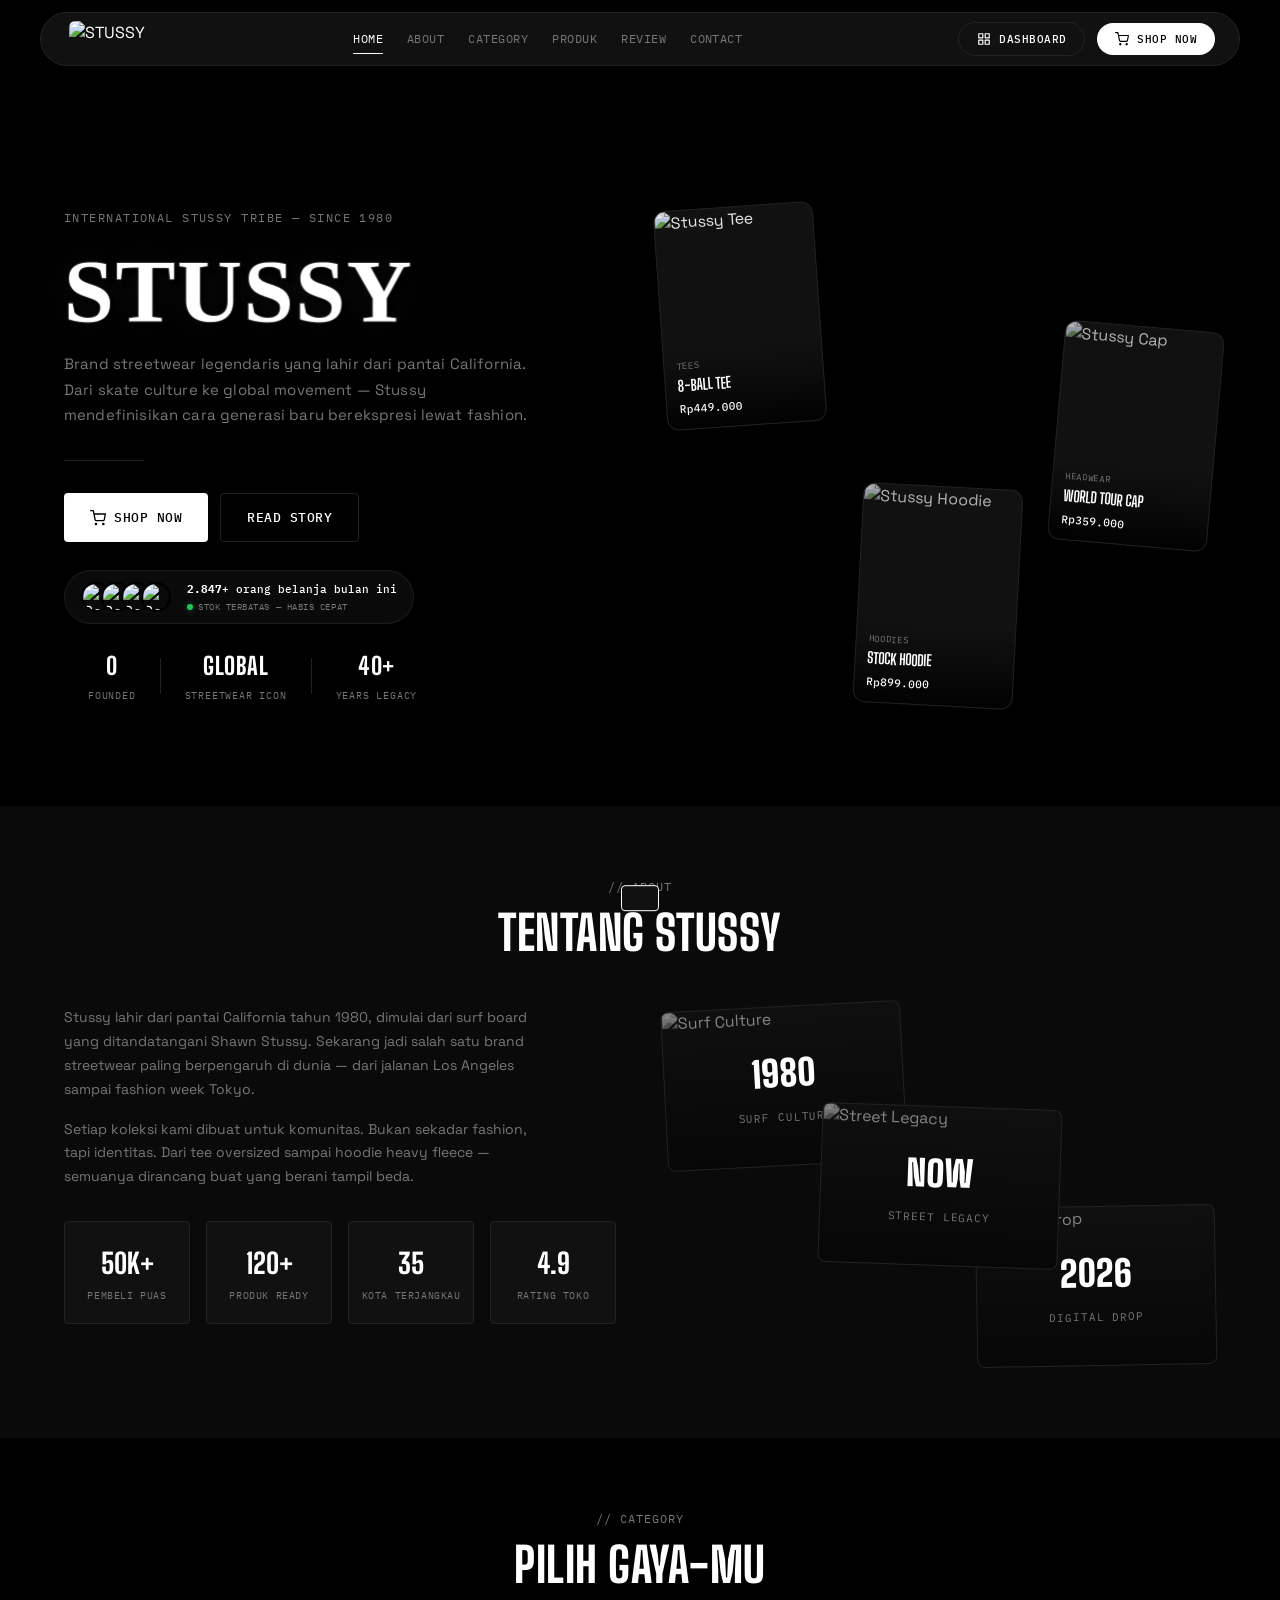
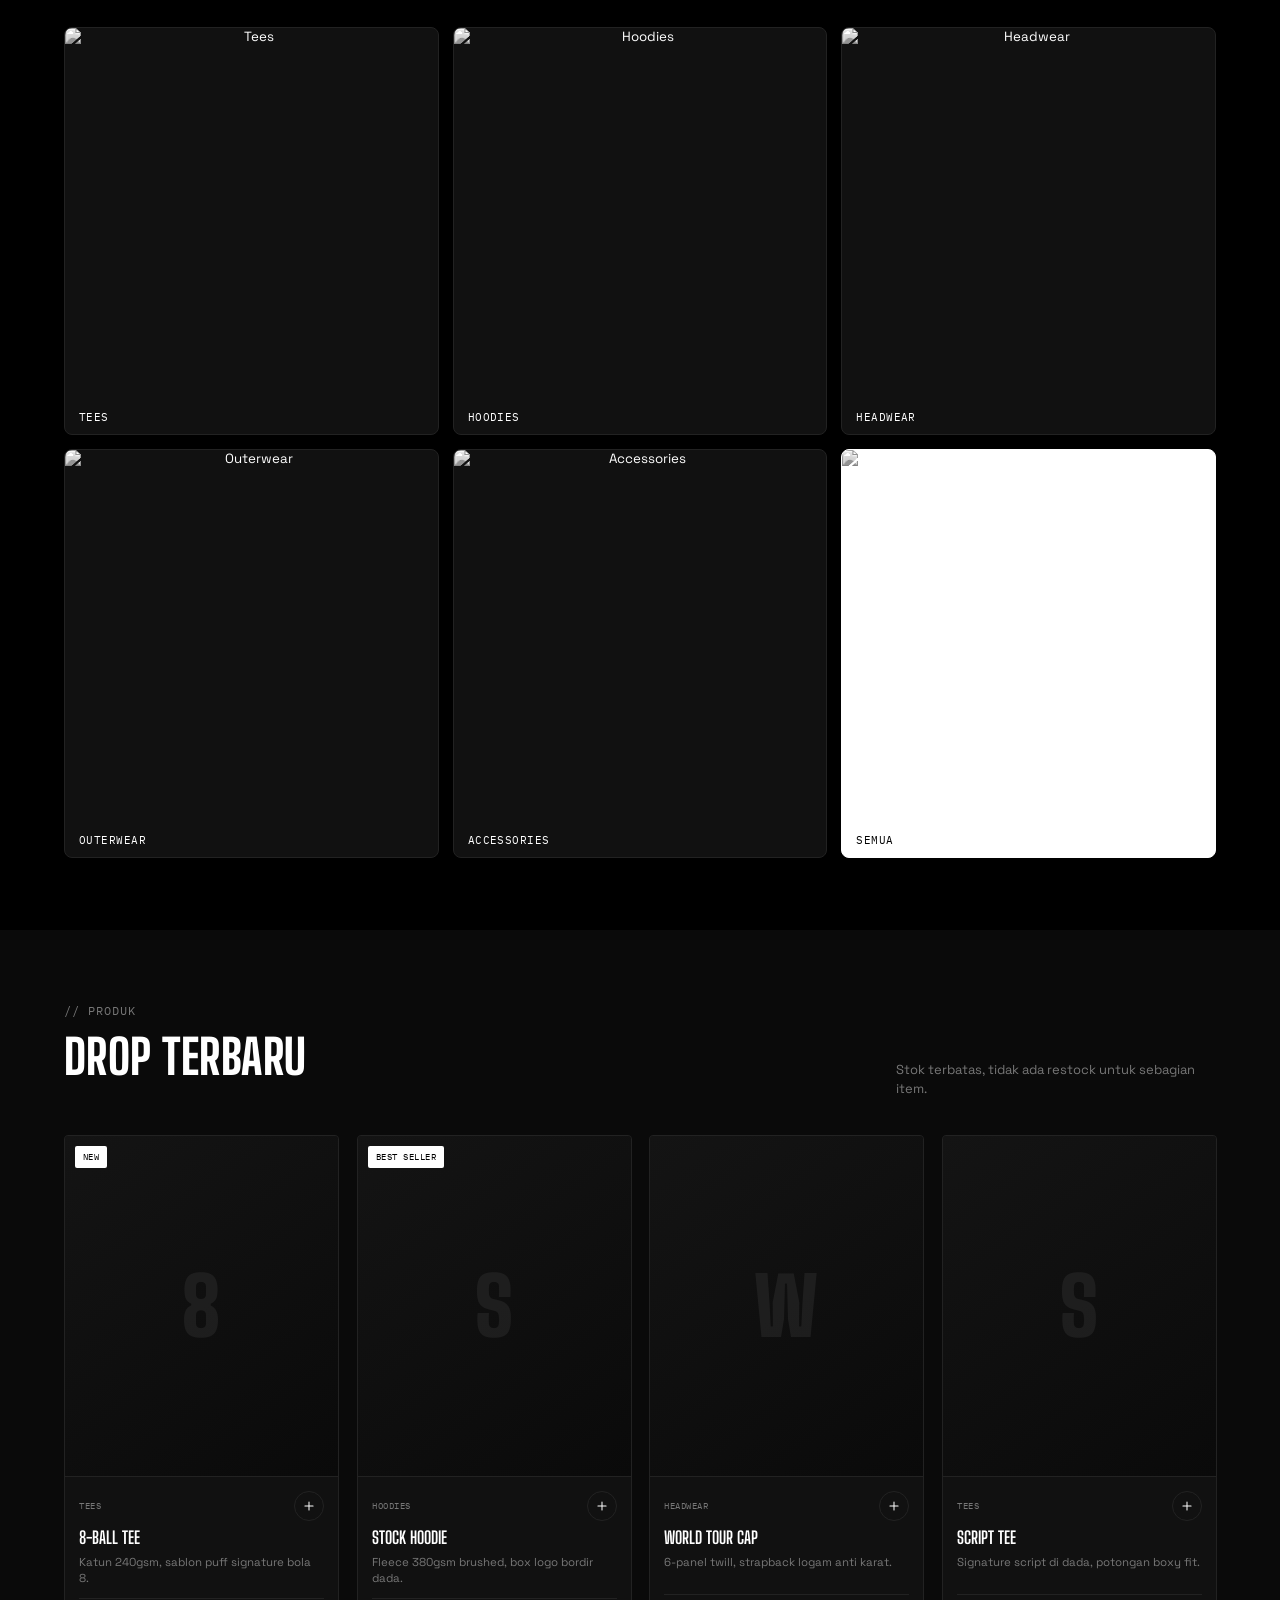
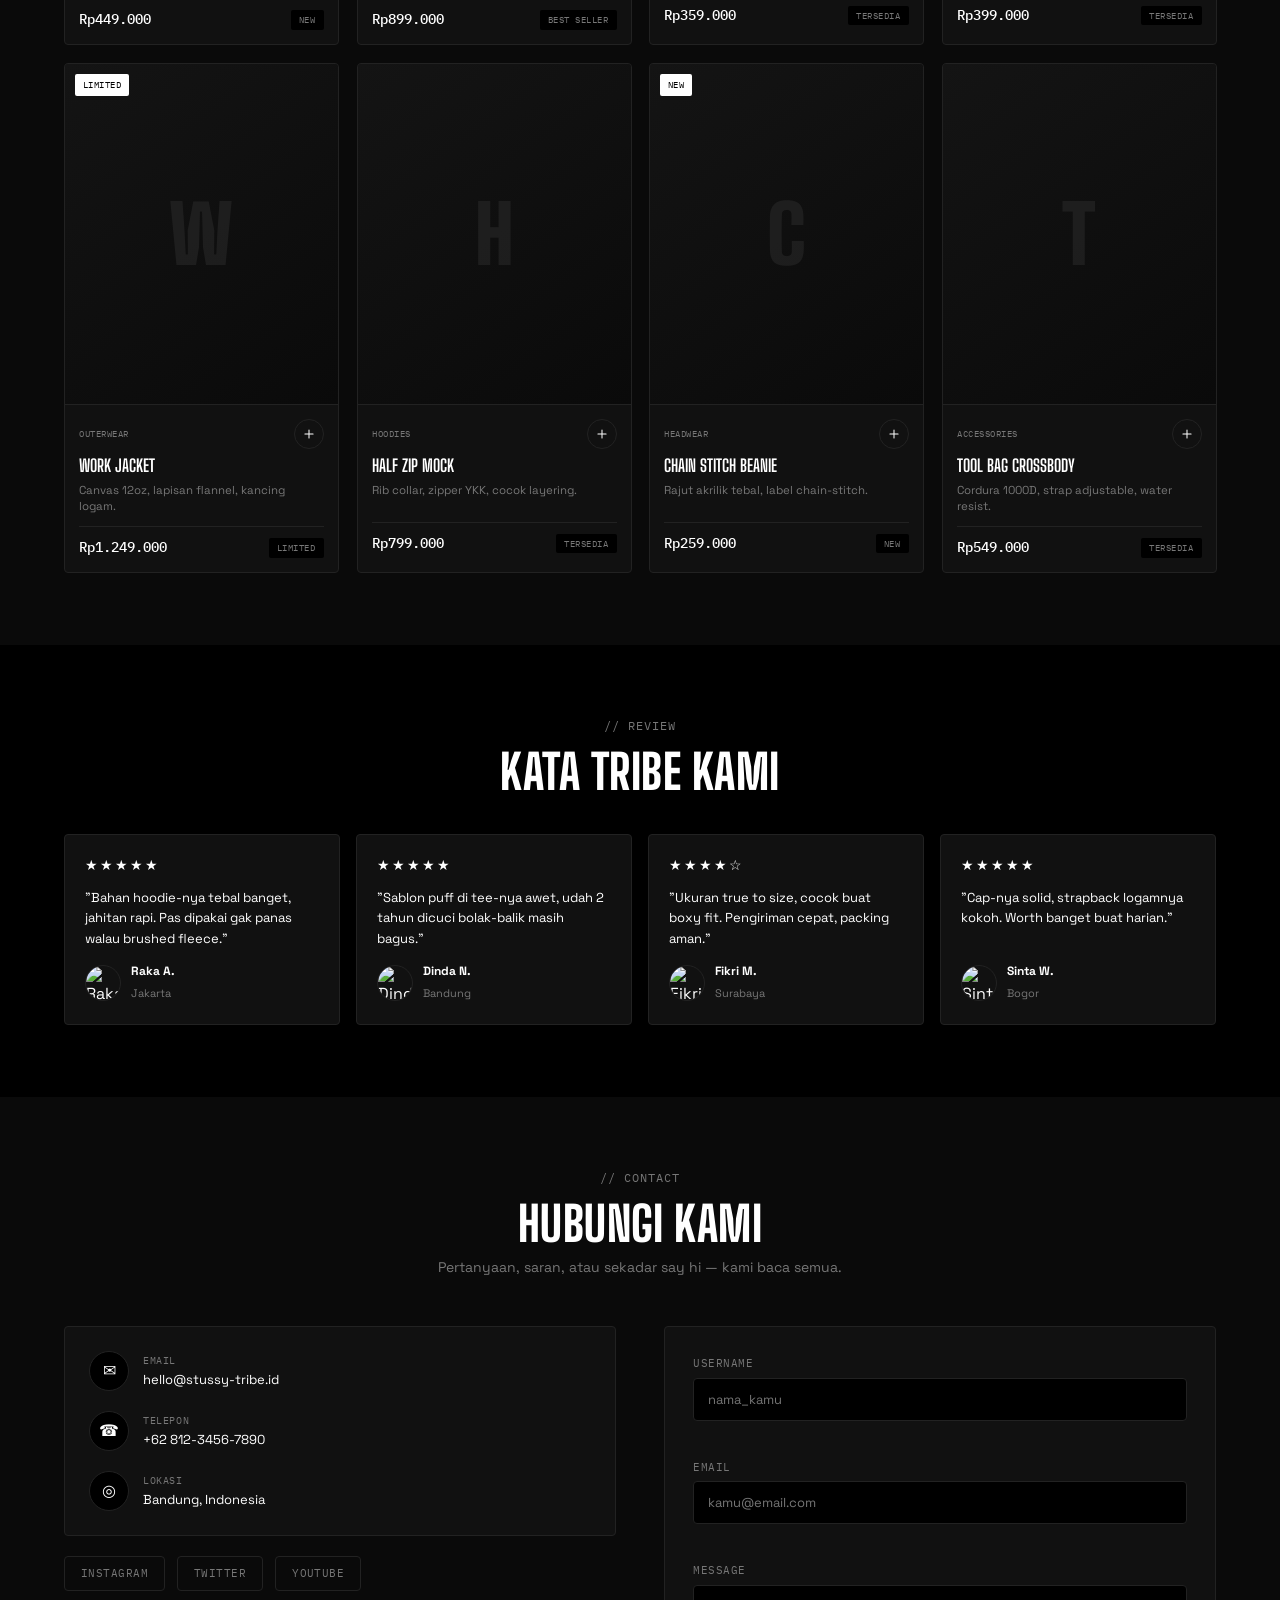
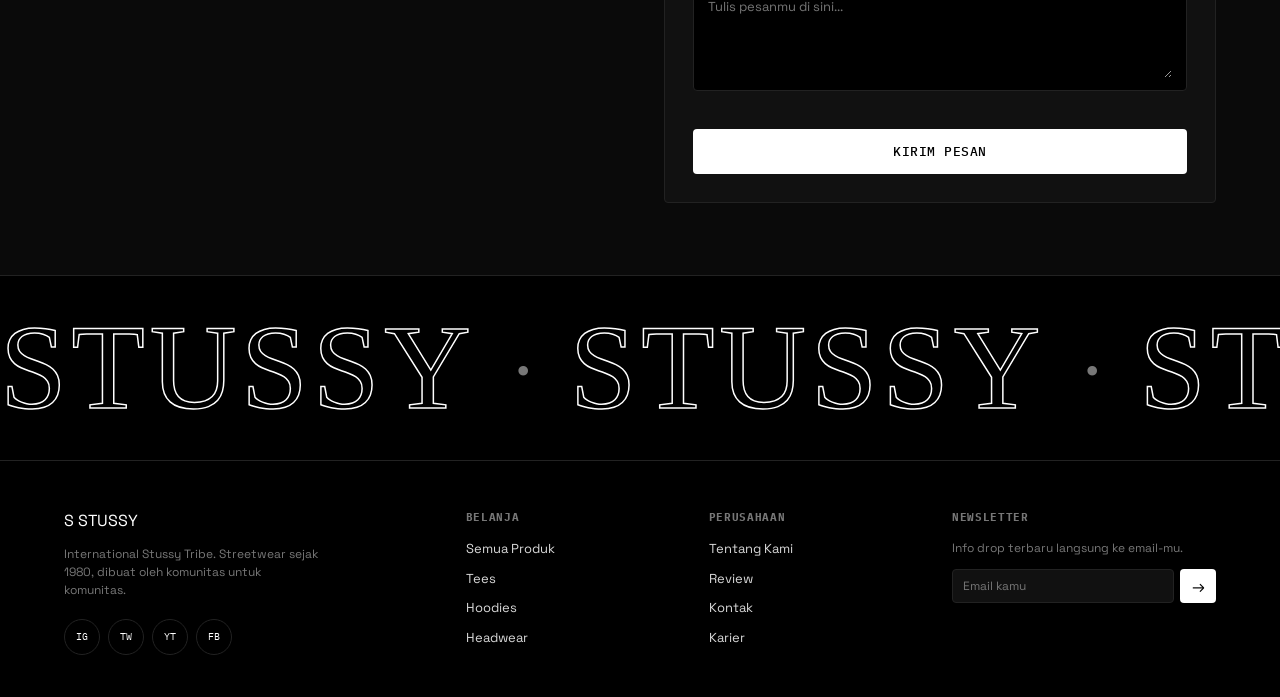
==== commit fb0582e4: "add dashboard" ====
--- a/index.html
+++ b/index.html
@@ -31,6 +31,10 @@
     </nav>
 
     <div class="nav-actions">
+      <a href="views/dashboard.html" class="btn btn-ghost btn-nav">
+        <svg width="14" height="14" viewBox="0 0 24 24" fill="none" stroke="currentColor" stroke-width="2" stroke-linecap="round" stroke-linejoin="round"><rect x="3" y="3" width="7" height="7"/><rect x="14" y="3" width="7" height="7"/><rect x="3" y="14" width="7" height="7"/><rect x="14" y="14" width="7" height="7"/></svg>
+        Dashboard
+      </a>
       <a href="#produk" class="btn btn-solid btn-nav">
         <svg width="14" height="14" viewBox="0 0 24 24" fill="none" stroke="currentColor" stroke-width="2" stroke-linecap="round" stroke-linejoin="round"><circle cx="9" cy="21" r="1"/><circle cx="20" cy="21" r="1"/><path d="M1 1h4l2.68 13.39a2 2 0 0 0 2 1.61h9.72a2 2 0 0 0 2-1.61L23 6H6"/></svg>
         Shop Now
@@ -50,6 +54,7 @@
     <a href="#produk" class="mobile-link">Produk</a>
     <a href="#review" class="mobile-link">Review</a>
     <a href="#contact" class="mobile-link">Contact</a>
+    <a href="views/dashboard.html" class="mobile-link">Dashboard</a>
     <a href="#produk" class="mobile-link mobile-link-login">Shop Now</a>
   </div>
 </header>
--- a/asset/css/style.css
+++ b/asset/css/style.css
@@ -110,7 +110,7 @@
 .hero-inner { max-width: var(--container); margin: 0 auto; padding: 100px 24px 80px; display: grid; grid-template-columns: 1fr 1fr; gap: 40px; align-items: center; min-height: 80vh; }
 .hero-content { display: flex; flex-direction: column; align-items: flex-start; }
 .hero-eyebrow { font-family: var(--font-mono); font-size: 12px; letter-spacing: 0.12em; text-transform: uppercase; color: var(--muted); margin-bottom: 24px; opacity: 0; transform: translateY(20px); animation: fadeUp 0.8s cubic-bezier(0.16,1,0.3,1) 0.2s forwards; }
-.hero-title { font-family: var(--font-display); font-weight: 900; font-size: clamp(60px, 10vw, 140px); line-height: 0.85; text-transform: uppercase; letter-spacing: -0.03em; margin: 0 0 20px; opacity: 0; transform: translateY(30px); animation: fadeUp 0.8s cubic-bezier(0.16,1,0.3,1) 0.4s forwards; }
+.hero-title { font-family: var(--font-graffiti); font-weight: 900; font-size: clamp(42px, 7vw, 90px); line-height: 0.9; text-transform: uppercase; letter-spacing: 0.02em; margin: 0 0 20px; opacity: 0; transform: translateY(30px) skewX(-3deg); animation: fadeUp 0.8s cubic-bezier(0.16,1,0.3,1) 0.4s forwards; color: #fff; -webkit-text-stroke: 2px rgba(255,255,255,0.15); text-shadow: 4px 4px 0 rgba(0,0,0,0.8), 8px 8px 0 rgba(0,0,0,0.4), 0 0 40px rgba(255,255,255,0.08); position: relative; }
 .hero-sub { font-family: var(--font-body); font-size: 15px; color: var(--muted); letter-spacing: 0.01em; margin-bottom: 32px; max-width: 480px; line-height: 1.7; opacity: 0; transform: translateY(20px); animation: fadeUp 0.8s cubic-bezier(0.16,1,0.3,1) 0.6s forwards; }
 .hero-line { width: 80px; height: 1px; background: var(--card-border); margin-bottom: 32px; opacity: 0; transform: scaleX(0); transform-origin: left; animation: lineGrow 0.8s cubic-bezier(0.16,1,0.3,1) 0.8s forwards; }
 .hero-cta { display: flex; gap: 12px; flex-wrap: wrap; opacity: 0; transform: translateY(20px); animation: fadeUp 0.8s cubic-bezier(0.16,1,0.3,1) 1s forwards; }
@@ -372,7 +372,7 @@
   .nav-logo-img { height: 28px; }
   .mobile-menu { width: calc(100% - 24px); }
   .hero-inner { padding: 60px 16px 48px; }
-  .hero-title { font-size: clamp(48px, 14vw, 80px); }
+  .hero-title { font-size: clamp(36px, 12vw, 64px); }
   .hero-sub { font-size: 13px; }
   .hero-cta { flex-direction: column; }
   .hero-cta .btn { width: 100%; justify-content: center; }
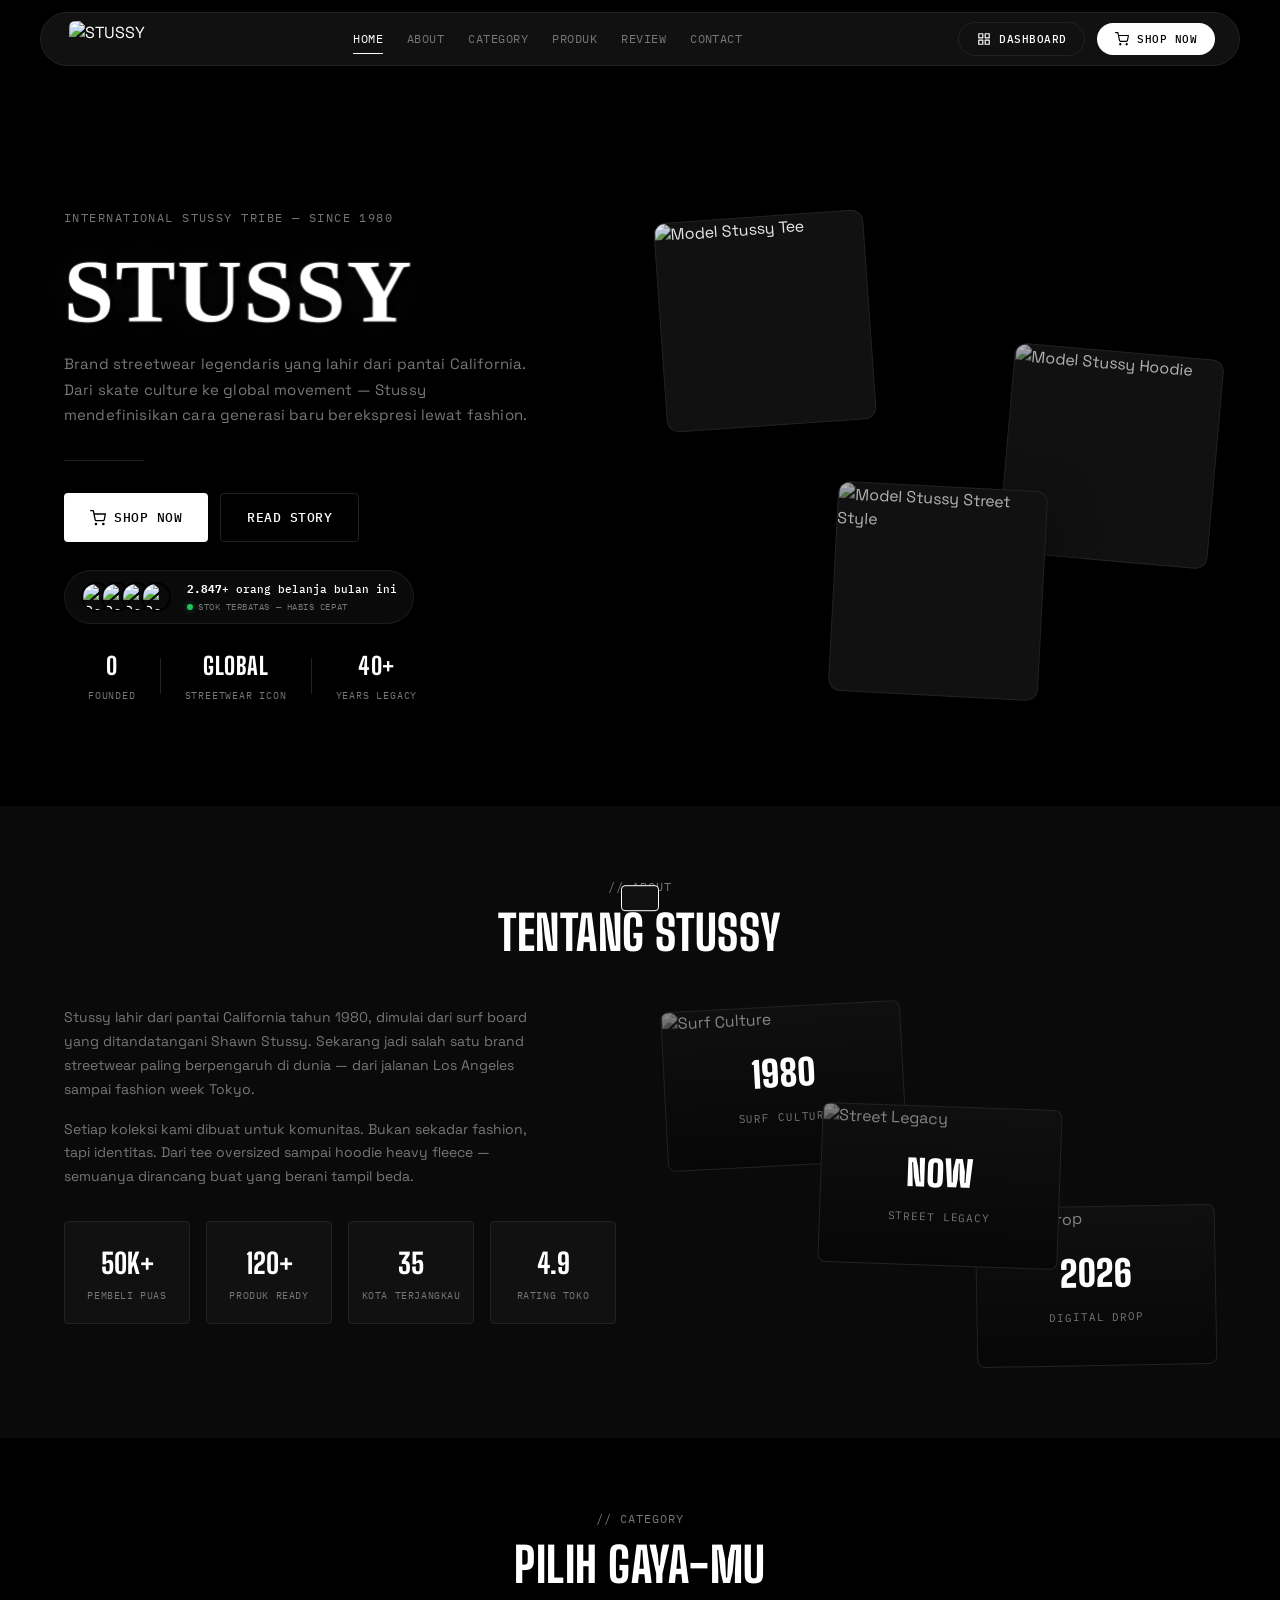
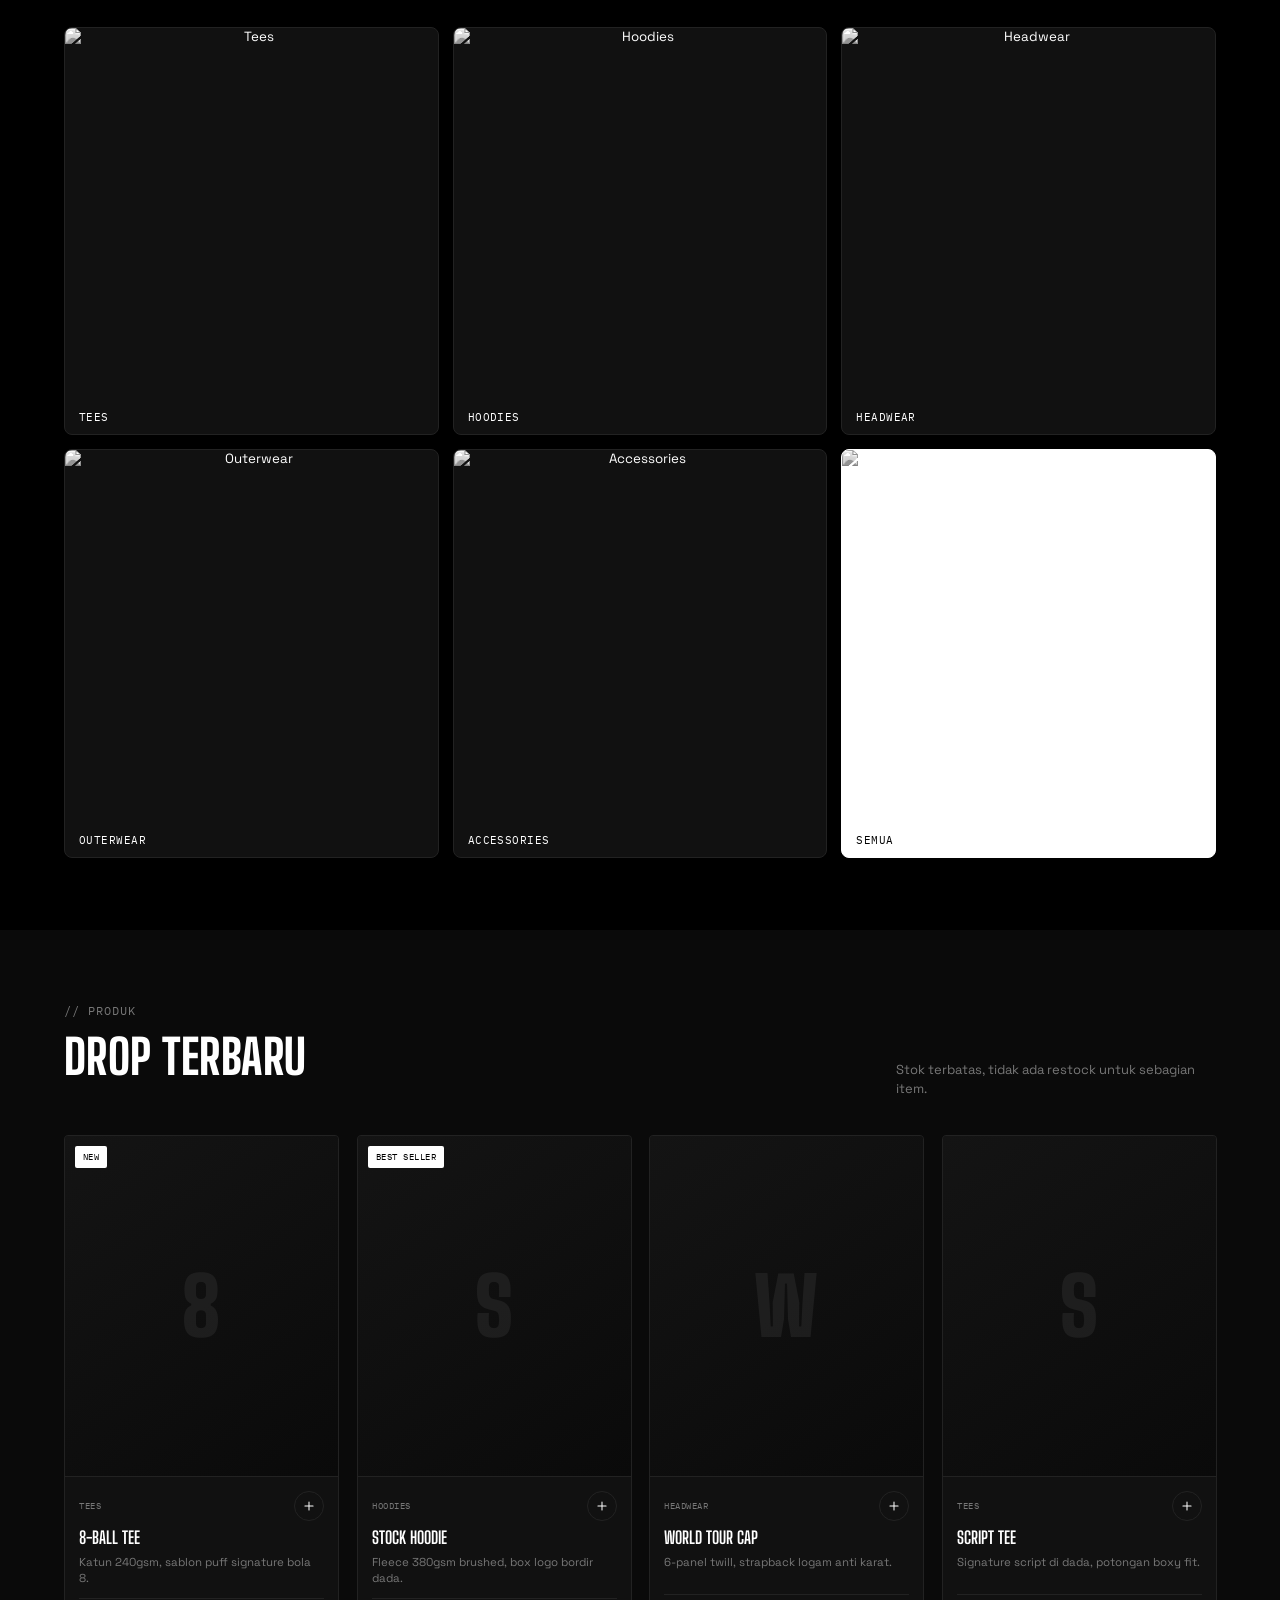
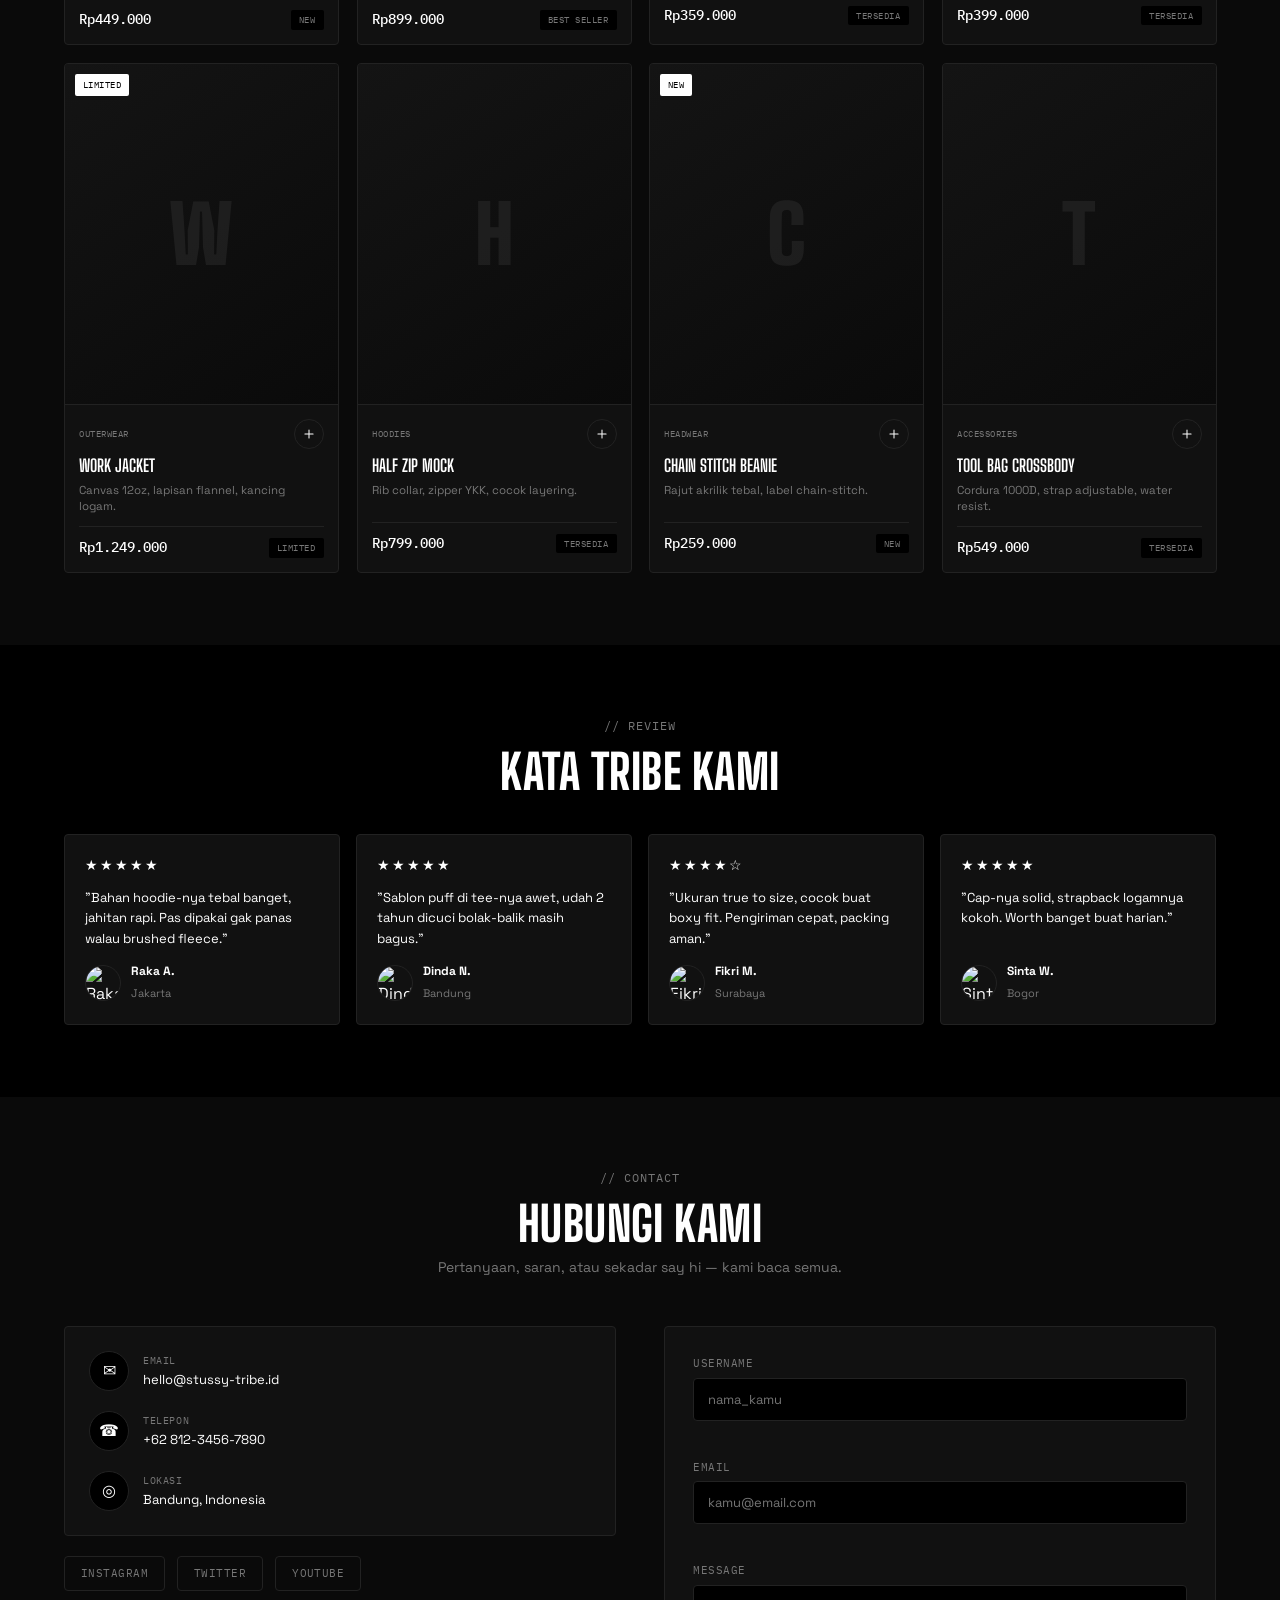
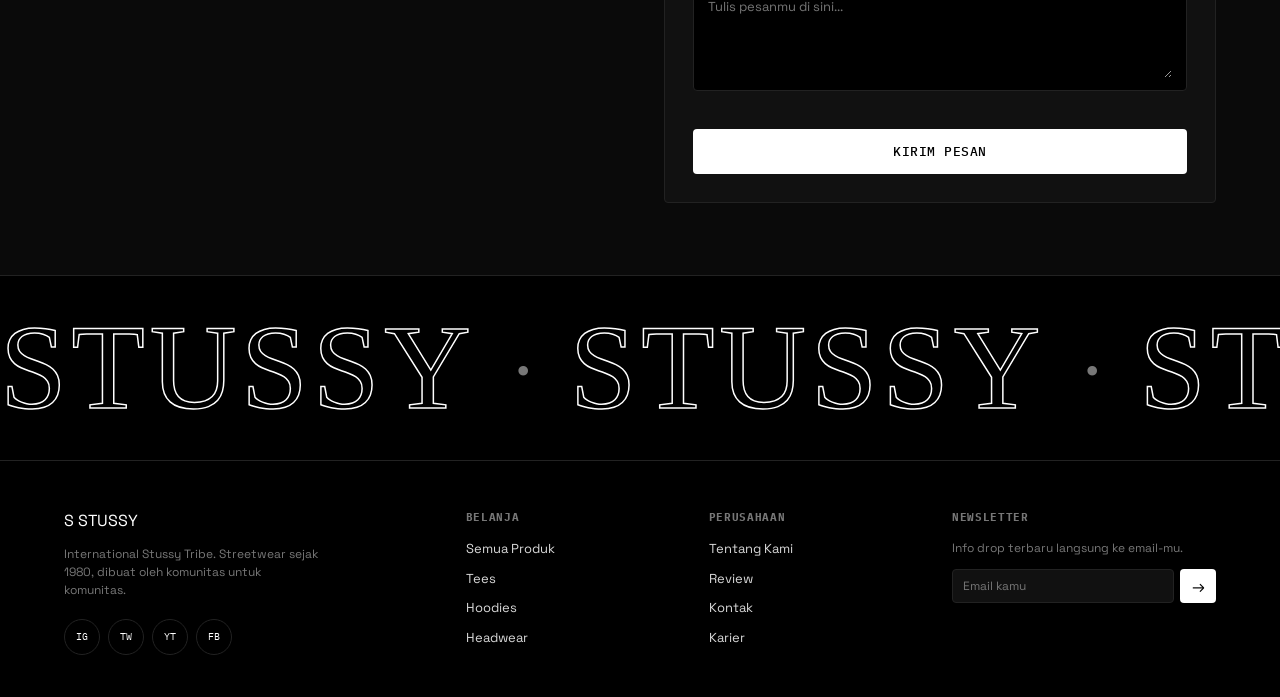
==== commit 5ae90e31: "update code" ====
--- a/index.html
+++ b/index.html
@@ -108,28 +108,13 @@
     <div class="hero-product-scene">
       <div class="hero-product-stage" id="heroProductStage">
         <div class="hero-product-card hero-pcard-1">
-          <img src="https://images.unsplash.com/photo-1521572163474-6864f9cf17ab?w=400&h=540&fit=crop&q=80" alt="Stussy Tee" loading="lazy">
-          <div class="hero-pcard-info">
-            <span class="hero-pcard-cat">Tees</span>
-            <span class="hero-pcard-name">8-Ball Tee</span>
-            <span class="hero-pcard-price">Rp449.000</span>
-          </div>
+          <img src="https://images.unsplash.com/photo-1520975954732-35dd22299614?w=500&h=500&fit=crop&q=80" alt="Model Stussy Tee" loading="lazy">
         </div>
         <div class="hero-product-card hero-pcard-2">
-          <img src="https://images.unsplash.com/photo-1556821840-3a63f77226dd?w=400&h=540&fit=crop&q=80" alt="Stussy Hoodie" loading="lazy">
-          <div class="hero-pcard-info">
-            <span class="hero-pcard-cat">Hoodies</span>
-            <span class="hero-pcard-name">Stock Hoodie</span>
-            <span class="hero-pcard-price">Rp899.000</span>
-          </div>
+          <img src="https://images.unsplash.com/photo-1529139574466-a303027c1d8b?w=500&h=500&fit=crop&q=80" alt="Model Stussy Street Style" loading="lazy">
         </div>
         <div class="hero-product-card hero-pcard-3">
-          <img src="https://images.unsplash.com/photo-1588117305348-2d64f2f04b10?w=400&h=540&fit=crop&q=80" alt="Stussy Cap" loading="lazy">
-          <div class="hero-pcard-info">
-            <span class="hero-pcard-cat">Headwear</span>
-            <span class="hero-pcard-name">World Tour Cap</span>
-            <span class="hero-pcard-price">Rp359.000</span>
-          </div>
+          <img src="https://images.unsplash.com/photo-1503341504253-dff4815485f1?w=500&h=500&fit=crop&q=80" alt="Model Stussy Hoodie" loading="lazy">
         </div>
       </div>
     </div>
--- a/asset/css/style.css
+++ b/asset/css/style.css
@@ -1,8 +1,3 @@
-/* ==========================================================
-   STUSSY LANDING — style.css
-   Palette: pure black & white, capsule navbar, marquee
-   ========================================================== */
-
 :root {
   --bg: #000;
   --bg-alt: #0a0a0a;
@@ -12,170 +7,777 @@
   --muted: #777;
   --accent: #fff;
 
-  --font-display: 'Big Shoulders Display', sans-serif;
-  --font-body: 'Space Grotesk', sans-serif;
-  --font-mono: 'IBM Plex Mono', monospace;
-  --font-graffiti: 'Permanent Marker', cursive;
+  --font-display: "Big Shoulders Display", sans-serif;
+  --font-body: "Space Grotesk", sans-serif;
+  --font-mono: "IBM Plex Mono", monospace;
+  --font-graffiti: "Permanent Marker", cursive;
 
   --radius: 4px;
   --container: 1200px;
   --nav-h: 64px;
 }
 
-*, *::before, *::after { box-sizing: border-box; margin: 0; padding: 0; }
-html { scroll-behavior: smooth; }
+*,
+*::before,
+*::after {
+  box-sizing: border-box;
+  margin: 0;
+  padding: 0;
+}
+html {
+  scroll-behavior: smooth;
+}
 @media (prefers-reduced-motion: reduce) {
-  html { scroll-behavior: auto; }
-  * { animation-duration: 0.01ms !important; animation-iteration-count: 1 !important; transition-duration: 0.01ms !important; }
-}
-body { background: var(--bg); color: var(--fg); font-family: var(--font-body); line-height: 1.5; overflow-x: hidden; }
-img { max-width: 100%; display: block; }
-a { color: inherit; text-decoration: none; }
-ul { list-style: none; }
-button { font-family: inherit; cursor: pointer; border: none; background: none; color: inherit; }
-input, textarea { font-family: inherit; }
+  html {
+    scroll-behavior: auto;
+  }
+  * {
+    animation-duration: 0.01ms !important;
+    animation-iteration-count: 1 !important;
+    transition-duration: 0.01ms !important;
+  }
+}
+body {
+  background: var(--bg);
+  color: var(--fg);
+  font-family: var(--font-body);
+  line-height: 1.5;
+  overflow-x: hidden;
+}
+img {
+  max-width: 100%;
+  display: block;
+}
+a {
+  color: inherit;
+  text-decoration: none;
+}
+ul {
+  list-style: none;
+}
+button {
+  font-family: inherit;
+  cursor: pointer;
+  border: none;
+  background: none;
+  color: inherit;
+}
+input,
+textarea {
+  font-family: inherit;
+}
 
 /* ---------- SCROLL REVEAL ---------- */
-.reveal { opacity: 0; transform: translateY(40px); transition: opacity 0.8s cubic-bezier(0.16,1,0.3,1), transform 0.8s cubic-bezier(0.16,1,0.3,1); }
-.reveal.visible { opacity: 1; transform: translateY(0); }
-.reveal-delay-1 { transition-delay: 0.1s; }
-.reveal-delay-2 { transition-delay: 0.2s; }
-.reveal-delay-3 { transition-delay: 0.3s; }
-.reveal-delay-4 { transition-delay: 0.4s; }
+.reveal {
+  opacity: 0;
+  transform: translateY(40px);
+  transition:
+    opacity 0.8s cubic-bezier(0.16, 1, 0.3, 1),
+    transform 0.8s cubic-bezier(0.16, 1, 0.3, 1);
+}
+.reveal.visible {
+  opacity: 1;
+  transform: translateY(0);
+}
+.reveal-delay-1 {
+  transition-delay: 0.1s;
+}
+.reveal-delay-2 {
+  transition-delay: 0.2s;
+}
+.reveal-delay-3 {
+  transition-delay: 0.3s;
+}
+.reveal-delay-4 {
+  transition-delay: 0.4s;
+}
 
 /* ---------- LAYOUT ---------- */
-.section-inner { max-width: var(--container); margin: 0 auto; padding: 0 24px; }
-.eyebrow { font-family: var(--font-mono); font-size: 12px; letter-spacing: 0.08em; color: var(--muted); margin-bottom: 12px; }
-.eyebrow.center { text-align: center; }
-.section-title { font-family: var(--font-display); font-weight: 800; font-size: clamp(28px, 4vw, 48px); line-height: 1.05; text-transform: uppercase; letter-spacing: 0.01em; margin-bottom: 16px; }
-.section-title.center { text-align: center; }
+.section-inner {
+  max-width: var(--container);
+  margin: 0 auto;
+  padding: 0 24px;
+}
+.eyebrow {
+  font-family: var(--font-mono);
+  font-size: 12px;
+  letter-spacing: 0.08em;
+  color: var(--muted);
+  margin-bottom: 12px;
+}
+.eyebrow.center {
+  text-align: center;
+}
+.section-title {
+  font-family: var(--font-display);
+  font-weight: 800;
+  font-size: clamp(28px, 4vw, 48px);
+  line-height: 1.05;
+  text-transform: uppercase;
+  letter-spacing: 0.01em;
+  margin-bottom: 16px;
+}
+.section-title.center {
+  text-align: center;
+}
 
 /* ---------- BUTTONS ---------- */
-.btn { display: inline-flex; align-items: center; gap: 8px; padding: 10px 20px; border-radius: var(--radius); font-family: var(--font-mono); font-size: 12px; letter-spacing: 0.04em; text-transform: uppercase; font-weight: 500; transition: transform 0.3s cubic-bezier(0.34,1.56,0.64,1), background 0.3s ease, border-color 0.3s ease, color 0.3s ease, box-shadow 0.3s ease; white-space: nowrap; position: relative; overflow: hidden; }
-.btn svg { flex-shrink: 0; }
-.btn::after { content: ''; position: absolute; inset: 0; background: linear-gradient(120deg, transparent 40%, rgba(255,255,255,0.1) 50%, transparent 60%); transform: translateX(-100%); transition: transform 0.5s ease; }
-.btn:hover::after { transform: translateX(100%); }
-.btn-solid { background: var(--fg); color: var(--bg); }
-.btn-solid:hover { transform: translateY(-2px); box-shadow: 0 8px 24px rgba(255,255,255,0.15); }
-.btn-solid:active { transform: translateY(0) scale(0.97); }
-.btn-ghost { background: transparent; color: var(--fg); border: 1px solid var(--card-border); }
-.btn-ghost:hover { border-color: var(--fg); transform: translateY(-2px); }
-.btn-ghost:active { transform: translateY(0) scale(0.97); }
-.btn-outline { background: transparent; border: 1px solid var(--fg); color: var(--fg); }
-.btn-outline:hover { background: var(--fg); color: var(--bg); }
-.btn-lg { padding: 14px 26px; font-size: 13px; }
-.full-width { width: 100%; justify-content: center; }
-.icon-btn { position: relative; width: 36px; height: 36px; display: inline-flex; align-items: center; justify-content: center; border-radius: 50%; border: 1px solid var(--card-border); color: var(--fg); font-family: var(--font-mono); font-size: 10px; transition: border-color 0.3s ease, background 0.3s ease, transform 0.3s cubic-bezier(0.34,1.56,0.64,1); }
-.icon-btn:hover { border-color: var(--fg); background: rgba(255,255,255,0.08); transform: translateY(-2px); }
-.social-row { display: flex; gap: 8px; margin-top: 20px; }
-:focus-visible { outline: 2px solid var(--fg); outline-offset: 2px; }
+.btn {
+  display: inline-flex;
+  align-items: center;
+  gap: 8px;
+  padding: 10px 20px;
+  border-radius: var(--radius);
+  font-family: var(--font-mono);
+  font-size: 12px;
+  letter-spacing: 0.04em;
+  text-transform: uppercase;
+  font-weight: 500;
+  transition:
+    transform 0.3s cubic-bezier(0.34, 1.56, 0.64, 1),
+    background 0.3s ease,
+    border-color 0.3s ease,
+    color 0.3s ease,
+    box-shadow 0.3s ease;
+  white-space: nowrap;
+  position: relative;
+  overflow: hidden;
+}
+.btn svg {
+  flex-shrink: 0;
+}
+.btn::after {
+  content: "";
+  position: absolute;
+  inset: 0;
+  background: linear-gradient(
+    120deg,
+    transparent 40%,
+    rgba(255, 255, 255, 0.1) 50%,
+    transparent 60%
+  );
+  transform: translateX(-100%);
+  transition: transform 0.5s ease;
+}
+.btn:hover::after {
+  transform: translateX(100%);
+}
+.btn-solid {
+  background: var(--fg);
+  color: var(--bg);
+}
+.btn-solid:hover {
+  transform: translateY(-2px);
+  box-shadow: 0 8px 24px rgba(255, 255, 255, 0.15);
+}
+.btn-solid:active {
+  transform: translateY(0) scale(0.97);
+}
+.btn-ghost {
+  background: transparent;
+  color: var(--fg);
+  border: 1px solid var(--card-border);
+}
+.btn-ghost:hover {
+  border-color: var(--fg);
+  transform: translateY(-2px);
+}
+.btn-ghost:active {
+  transform: translateY(0) scale(0.97);
+}
+.btn-outline {
+  background: transparent;
+  border: 1px solid var(--fg);
+  color: var(--fg);
+}
+.btn-outline:hover {
+  background: var(--fg);
+  color: var(--bg);
+}
+.btn-lg {
+  padding: 14px 26px;
+  font-size: 13px;
+}
+.full-width {
+  width: 100%;
+  justify-content: center;
+}
+.icon-btn {
+  position: relative;
+  width: 36px;
+  height: 36px;
+  display: inline-flex;
+  align-items: center;
+  justify-content: center;
+  border-radius: 50%;
+  border: 1px solid var(--card-border);
+  color: var(--fg);
+  font-family: var(--font-mono);
+  font-size: 10px;
+  transition:
+    border-color 0.3s ease,
+    background 0.3s ease,
+    transform 0.3s cubic-bezier(0.34, 1.56, 0.64, 1);
+}
+.icon-btn:hover {
+  border-color: var(--fg);
+  background: rgba(255, 255, 255, 0.08);
+  transform: translateY(-2px);
+}
+.social-row {
+  display: flex;
+  gap: 8px;
+  margin-top: 20px;
+}
+:focus-visible {
+  outline: 2px solid var(--fg);
+  outline-offset: 2px;
+}
 
 /* ==================== NAVBAR CAPSULE ==================== */
-.navbar { position: sticky; top: 0; z-index: 100; padding: 12px 24px; }
-.nav-inner { max-width: var(--container); margin: 0 auto; display: flex; align-items: center; justify-content: space-between; gap: 16px; background: var(--card); border: 1px solid var(--card-border); border-radius: 999px; padding: 8px 24px 8px 28px; transition: background 0.4s ease, border-color 0.4s ease, box-shadow 0.4s ease, backdrop-filter 0.4s ease; }
-.navbar.shrink .nav-inner { background: rgba(17,17,17,0.92); backdrop-filter: blur(16px); -webkit-backdrop-filter: blur(16px); border-color: rgba(255,255,255,0.06); box-shadow: 0 4px 30px rgba(0,0,0,0.4); }
-
-.nav-logo { display: flex; align-items: center; flex-shrink: 0; background: none; border: none; padding: 0; order: -1; }
-.nav-logo-img { height: 36px; width: auto; object-fit: contain; border-radius: 6px; background: transparent; }
-
-.nav-links { display: flex; align-items: center; gap: 24px; }
-.nav-link { font-size: 12px; font-family: var(--font-mono); color: var(--muted); text-transform: uppercase; letter-spacing: 0.04em; padding: 6px 0; position: relative; transition: color 0.3s ease; white-space: nowrap; }
-.nav-link::after { content: ''; position: absolute; left: 0; bottom: 0; width: 0; height: 1.5px; background: var(--fg); transition: width 0.3s cubic-bezier(0.16,1,0.3,1); }
-.nav-link:hover, .nav-link.active { color: var(--fg); }
-.nav-link:hover::after, .nav-link.active::after { width: 100%; }
-
-.hamburger { display: none; flex-direction: column; gap: 5px; width: 32px; height: 32px; align-items: center; justify-content: center; flex-shrink: 0; }
-.hamburger span { width: 20px; height: 2px; background: var(--fg); transition: transform 0.3s cubic-bezier(0.34,1.56,0.64,1), opacity 0.3s ease; }
-.hamburger.open span:nth-child(1) { transform: translateY(7px) rotate(45deg); }
-.hamburger.open span:nth-child(2) { opacity: 0; }
-.hamburger.open span:nth-child(3) { transform: translateY(-7px) rotate(-45deg); }
-
-.nav-actions { display: flex; align-items: center; gap: 12px; margin-left: 8px; }
-.btn-nav { padding: 8px 18px; font-size: 11px; border-radius: 999px; transition: transform 0.3s cubic-bezier(0.34,1.56,0.64,1), box-shadow 0.3s ease; }
-.btn-nav:hover { transform: translateY(-1px); box-shadow: 0 4px 16px rgba(255,255,255,0.12); }
-
-.mobile-menu { position: absolute; top: calc(100% + 8px); left: 50%; transform: translateX(-50%) translateY(-120%); width: calc(100% - 48px); max-width: var(--container); background: var(--card); border: 1px solid var(--card-border); border-radius: 16px; display: flex; flex-direction: column; padding: 8px 0; gap: 0; transition: transform 0.35s cubic-bezier(0.16,1,0.3,1), visibility 0.3s ease, opacity 0.3s ease; z-index: 99; overflow: hidden; pointer-events: none; visibility: hidden; opacity: 0; }
-.mobile-menu.open { transform: translateX(-50%) translateY(0); pointer-events: auto; visibility: visible; opacity: 1; }
-.mobile-link { padding: 12px 20px; border-bottom: 1px solid var(--card-border); font-size: 13px; font-family: var(--font-mono); color: var(--muted); text-transform: uppercase; letter-spacing: 0.04em; display: block; width: 100%; transition: color 0.3s ease, background 0.3s ease, padding-left 0.3s ease; }
-.mobile-link:last-child { border-bottom: none; }
-.mobile-link:hover { color: var(--fg); background: rgba(255,255,255,0.04); padding-left: 28px; }
-.mobile-link-login { color: var(--bg); background: var(--fg); text-align: center; margin-top: 4px; border-radius: 8px; }
-.mobile-link-login:hover { background: #ccc; color: var(--bg); padding-left: 20px; }
+.navbar {
+  position: sticky;
+  top: 0;
+  z-index: 100;
+  padding: 12px 24px;
+}
+.nav-inner {
+  max-width: var(--container);
+  margin: 0 auto;
+  display: flex;
+  align-items: center;
+  justify-content: space-between;
+  gap: 16px;
+  background: var(--card);
+  border: 1px solid var(--card-border);
+  border-radius: 999px;
+  padding: 8px 24px 8px 28px;
+  transition:
+    background 0.4s ease,
+    border-color 0.4s ease,
+    box-shadow 0.4s ease,
+    backdrop-filter 0.4s ease;
+}
+.navbar.shrink .nav-inner {
+  background: rgba(17, 17, 17, 0.92);
+  backdrop-filter: blur(16px);
+  -webkit-backdrop-filter: blur(16px);
+  border-color: rgba(255, 255, 255, 0.06);
+  box-shadow: 0 4px 30px rgba(0, 0, 0, 0.4);
+}
+
+.nav-logo {
+  display: flex;
+  align-items: center;
+  flex-shrink: 0;
+  background: none;
+  border: none;
+  padding: 0;
+  order: -1;
+}
+.nav-logo-img {
+  height: 36px;
+  width: auto;
+  object-fit: contain;
+  border-radius: 6px;
+  background: transparent;
+}
+
+.nav-links {
+  display: flex;
+  align-items: center;
+  gap: 24px;
+}
+.nav-link {
+  font-size: 12px;
+  font-family: var(--font-mono);
+  color: var(--muted);
+  text-transform: uppercase;
+  letter-spacing: 0.04em;
+  padding: 6px 0;
+  position: relative;
+  transition: color 0.3s ease;
+  white-space: nowrap;
+}
+.nav-link::after {
+  content: "";
+  position: absolute;
+  left: 0;
+  bottom: 0;
+  width: 0;
+  height: 1.5px;
+  background: var(--fg);
+  transition: width 0.3s cubic-bezier(0.16, 1, 0.3, 1);
+}
+.nav-link:hover,
+.nav-link.active {
+  color: var(--fg);
+}
+.nav-link:hover::after,
+.nav-link.active::after {
+  width: 100%;
+}
+
+.hamburger {
+  display: none;
+  flex-direction: column;
+  gap: 5px;
+  width: 32px;
+  height: 32px;
+  align-items: center;
+  justify-content: center;
+  flex-shrink: 0;
+}
+.hamburger span {
+  width: 20px;
+  height: 2px;
+  background: var(--fg);
+  transition:
+    transform 0.3s cubic-bezier(0.34, 1.56, 0.64, 1),
+    opacity 0.3s ease;
+}
+.hamburger.open span:nth-child(1) {
+  transform: translateY(7px) rotate(45deg);
+}
+.hamburger.open span:nth-child(2) {
+  opacity: 0;
+}
+.hamburger.open span:nth-child(3) {
+  transform: translateY(-7px) rotate(-45deg);
+}
+
+.nav-actions {
+  display: flex;
+  align-items: center;
+  gap: 12px;
+  margin-left: 8px;
+}
+.btn-nav {
+  padding: 8px 18px;
+  font-size: 11px;
+  border-radius: 999px;
+  transition:
+    transform 0.3s cubic-bezier(0.34, 1.56, 0.64, 1),
+    box-shadow 0.3s ease;
+}
+.btn-nav:hover {
+  transform: translateY(-1px);
+  box-shadow: 0 4px 16px rgba(255, 255, 255, 0.12);
+}
+
+.mobile-menu {
+  position: absolute;
+  top: calc(100% + 8px);
+  left: 50%;
+  transform: translateX(-50%) translateY(-120%);
+  width: calc(100% - 48px);
+  max-width: var(--container);
+  background: var(--card);
+  border: 1px solid var(--card-border);
+  border-radius: 16px;
+  display: flex;
+  flex-direction: column;
+  padding: 8px 0;
+  gap: 0;
+  transition:
+    transform 0.35s cubic-bezier(0.16, 1, 0.3, 1),
+    visibility 0.3s ease,
+    opacity 0.3s ease;
+  z-index: 99;
+  overflow: hidden;
+  pointer-events: none;
+  visibility: hidden;
+  opacity: 0;
+}
+.mobile-menu.open {
+  transform: translateX(-50%) translateY(0);
+  pointer-events: auto;
+  visibility: visible;
+  opacity: 1;
+}
+.mobile-link {
+  padding: 12px 20px;
+  border-bottom: 1px solid var(--card-border);
+  font-size: 13px;
+  font-family: var(--font-mono);
+  color: var(--muted);
+  text-transform: uppercase;
+  letter-spacing: 0.04em;
+  display: block;
+  width: 100%;
+  transition:
+    color 0.3s ease,
+    background 0.3s ease,
+    padding-left 0.3s ease;
+}
+.mobile-link:last-child {
+  border-bottom: none;
+}
+.mobile-link:hover {
+  color: var(--fg);
+  background: rgba(255, 255, 255, 0.04);
+  padding-left: 28px;
+}
+.mobile-link-login {
+  color: var(--bg);
+  background: var(--fg);
+  text-align: center;
+  margin-top: 4px;
+  border-radius: 8px;
+}
+.mobile-link-login:hover {
+  background: #ccc;
+  color: var(--bg);
+  padding-left: 20px;
+}
 
 /* ---------- HERO ---------- */
-.hero { padding-top: 8px; overflow: hidden; position: relative; background: #000; }
-.hero::before { content: ''; position: absolute; inset: 0; background: url('https://images.unsplash.com/photo-1557682250-33bd709cbe85?w=1920&q=80') center/cover no-repeat; opacity: 0.25; pointer-events: none; }
-.hero::after { content: ''; position: absolute; inset: 0; background: linear-gradient(135deg, rgba(0,0,0,0.7) 0%, rgba(0,0,0,0.3) 50%, rgba(0,0,0,0.6) 100%); pointer-events: none; }
-.hero > * { position: relative; z-index: 1; }
-.hero-inner { max-width: var(--container); margin: 0 auto; padding: 100px 24px 80px; display: grid; grid-template-columns: 1fr 1fr; gap: 40px; align-items: center; min-height: 80vh; }
-.hero-content { display: flex; flex-direction: column; align-items: flex-start; }
-.hero-eyebrow { font-family: var(--font-mono); font-size: 12px; letter-spacing: 0.12em; text-transform: uppercase; color: var(--muted); margin-bottom: 24px; opacity: 0; transform: translateY(20px); animation: fadeUp 0.8s cubic-bezier(0.16,1,0.3,1) 0.2s forwards; }
-.hero-title { font-family: var(--font-graffiti); font-weight: 900; font-size: clamp(42px, 7vw, 90px); line-height: 0.9; text-transform: uppercase; letter-spacing: 0.02em; margin: 0 0 20px; opacity: 0; transform: translateY(30px) skewX(-3deg); animation: fadeUp 0.8s cubic-bezier(0.16,1,0.3,1) 0.4s forwards; color: #fff; -webkit-text-stroke: 2px rgba(255,255,255,0.15); text-shadow: 4px 4px 0 rgba(0,0,0,0.8), 8px 8px 0 rgba(0,0,0,0.4), 0 0 40px rgba(255,255,255,0.08); position: relative; }
-.hero-sub { font-family: var(--font-body); font-size: 15px; color: var(--muted); letter-spacing: 0.01em; margin-bottom: 32px; max-width: 480px; line-height: 1.7; opacity: 0; transform: translateY(20px); animation: fadeUp 0.8s cubic-bezier(0.16,1,0.3,1) 0.6s forwards; }
-.hero-line { width: 80px; height: 1px; background: var(--card-border); margin-bottom: 32px; opacity: 0; transform: scaleX(0); transform-origin: left; animation: lineGrow 0.8s cubic-bezier(0.16,1,0.3,1) 0.8s forwards; }
-.hero-cta { display: flex; gap: 12px; flex-wrap: wrap; opacity: 0; transform: translateY(20px); animation: fadeUp 0.8s cubic-bezier(0.16,1,0.3,1) 1s forwards; }
+.hero {
+  padding-top: 8px;
+  overflow: hidden;
+  position: relative;
+  background: #000;
+}
+.hero::before {
+  content: "";
+  position: absolute;
+  inset: 0;
+  background: url("https://i.pinimg.com/1200x/d5/1d/fc/d51dfc2cd908221652cc9968a996e3ce.jpg")
+    center/cover no-repeat;
+  opacity: 0.25;
+  pointer-events: none;
+}
+.hero::after {
+  content: "";
+  position: absolute;
+  inset: 0;
+  background: linear-gradient(
+    135deg,
+    rgba(0, 0, 0, 0.7) 0%,
+    rgba(0, 0, 0, 0.3) 50%,
+    rgba(0, 0, 0, 0.6) 100%
+  );
+  pointer-events: none;
+}
+.hero > * {
+  position: relative;
+  z-index: 1;
+}
+.hero-inner {
+  max-width: var(--container);
+  margin: 0 auto;
+  padding: 100px 24px 80px;
+  display: grid;
+  grid-template-columns: 1fr 1fr;
+  gap: 40px;
+  align-items: center;
+  min-height: 80vh;
+}
+.hero-content {
+  display: flex;
+  flex-direction: column;
+  align-items: flex-start;
+}
+.hero-eyebrow {
+  font-family: var(--font-mono);
+  font-size: 12px;
+  letter-spacing: 0.12em;
+  text-transform: uppercase;
+  color: var(--muted);
+  margin-bottom: 24px;
+  opacity: 0;
+  transform: translateY(20px);
+  animation: fadeUp 0.8s cubic-bezier(0.16, 1, 0.3, 1) 0.2s forwards;
+}
+.hero-title {
+  font-family: var(--font-graffiti);
+  font-weight: 900;
+  font-size: clamp(42px, 7vw, 90px);
+  line-height: 0.9;
+  text-transform: uppercase;
+  letter-spacing: 0.02em;
+  margin: 0 0 20px;
+  opacity: 0;
+  transform: translateY(30px) skewX(-3deg);
+  animation: fadeUp 0.8s cubic-bezier(0.16, 1, 0.3, 1) 0.4s forwards;
+  color: #fff;
+  -webkit-text-stroke: 2px rgba(255, 255, 255, 0.15);
+  text-shadow:
+    4px 4px 0 rgba(0, 0, 0, 0.8),
+    8px 8px 0 rgba(0, 0, 0, 0.4),
+    0 0 40px rgba(255, 255, 255, 0.08);
+  position: relative;
+}
+.hero-sub {
+  font-family: var(--font-body);
+  font-size: 15px;
+  color: var(--muted);
+  letter-spacing: 0.01em;
+  margin-bottom: 32px;
+  max-width: 480px;
+  line-height: 1.7;
+  opacity: 0;
+  transform: translateY(20px);
+  animation: fadeUp 0.8s cubic-bezier(0.16, 1, 0.3, 1) 0.6s forwards;
+}
+.hero-line {
+  width: 80px;
+  height: 1px;
+  background: var(--card-border);
+  margin-bottom: 32px;
+  opacity: 0;
+  transform: scaleX(0);
+  transform-origin: left;
+  animation: lineGrow 0.8s cubic-bezier(0.16, 1, 0.3, 1) 0.8s forwards;
+}
+.hero-cta {
+  display: flex;
+  gap: 12px;
+  flex-wrap: wrap;
+  opacity: 0;
+  transform: translateY(20px);
+  animation: fadeUp 0.8s cubic-bezier(0.16, 1, 0.3, 1) 1s forwards;
+}
 
 /* ---------- HERO SOCIAL PROOF ---------- */
-.hero-social-proof { display: flex; align-items: center; gap: 12px; margin-top: 28px; padding: 10px 16px; background: rgba(255,255,255,0.04); border: 1px solid rgba(255,255,255,0.08); border-radius: 50px; width: fit-content; opacity: 0; animation: fadeIn 0.8s ease 1.4s forwards; backdrop-filter: blur(8px); }
-.hero-sp-avatars { display: flex; margin-right: 4px; }
-.hero-sp-avatar { width: 30px; height: 30px; border-radius: 50%; border: 2px solid var(--bg); object-fit: cover; margin-left: -10px; transition: transform 0.3s ease; }
-.hero-sp-avatar:first-child { margin-left: 0; }
-.hero-sp-avatar:hover { transform: scale(1.15) translateY(-2px); z-index: 2; }
-.hero-sp-text { display: flex; flex-direction: column; gap: 2px; }
-.hero-sp-count { font-family: var(--font-mono); font-size: 11px; color: var(--fg); font-weight: 500; }
-.hero-sp-num { color: #fff; font-weight: 700; }
-.hero-sp-status { display: flex; align-items: center; gap: 5px; font-family: var(--font-mono); font-size: 9px; color: var(--muted); text-transform: uppercase; letter-spacing: 0.06em; }
-.hero-sp-dot { width: 6px; height: 6px; border-radius: 50%; background: #22c55e; animation: pulse 2s ease infinite; }
-.hero-sp-dot { box-shadow: 0 0 6px rgba(34,197,94,0.5); }
-@keyframes pulse { 0%,100% { opacity:1; transform: scale(1); } 50% { opacity:0.5; transform: scale(0.8); } }
-
-.hero-highlights { display: flex; align-items: center; gap: 0; flex-wrap: wrap; margin-top: 24px; opacity: 0; animation: fadeIn 0.8s ease 1.2s forwards; }
-.hero-highlight-item { display: flex; flex-direction: column; align-items: center; padding: 0 24px; transition: transform 0.3s ease; }
-.hero-highlight-item:hover { transform: translateY(-2px); }
-.hero-hl-num { font-family: var(--font-display); font-weight: 800; font-size: 24px; color: var(--fg); text-transform: uppercase; letter-spacing: 0.02em; }
-.hero-hl-label { font-family: var(--font-mono); font-size: 10px; text-transform: uppercase; letter-spacing: 0.08em; color: var(--muted); margin-top: 4px; }
-.hero-highlight-divider { width: 1px; height: 36px; background: var(--card-border); flex-shrink: 0; }
+.hero-social-proof {
+  display: flex;
+  align-items: center;
+  gap: 12px;
+  margin-top: 28px;
+  padding: 10px 16px;
+  background: rgba(255, 255, 255, 0.04);
+  border: 1px solid rgba(255, 255, 255, 0.08);
+  border-radius: 50px;
+  width: fit-content;
+  opacity: 0;
+  animation: fadeIn 0.8s ease 1.4s forwards;
+  backdrop-filter: blur(8px);
+}
+.hero-sp-avatars {
+  display: flex;
+  margin-right: 4px;
+}
+.hero-sp-avatar {
+  width: 30px;
+  height: 30px;
+  border-radius: 50%;
+  border: 2px solid var(--bg);
+  object-fit: cover;
+  margin-left: -10px;
+  transition: transform 0.3s ease;
+}
+.hero-sp-avatar:first-child {
+  margin-left: 0;
+}
+.hero-sp-avatar:hover {
+  transform: scale(1.15) translateY(-2px);
+  z-index: 2;
+}
+.hero-sp-text {
+  display: flex;
+  flex-direction: column;
+  gap: 2px;
+}
+.hero-sp-count {
+  font-family: var(--font-mono);
+  font-size: 11px;
+  color: var(--fg);
+  font-weight: 500;
+}
+.hero-sp-num {
+  color: #fff;
+  font-weight: 700;
+}
+.hero-sp-status {
+  display: flex;
+  align-items: center;
+  gap: 5px;
+  font-family: var(--font-mono);
+  font-size: 9px;
+  color: var(--muted);
+  text-transform: uppercase;
+  letter-spacing: 0.06em;
+}
+.hero-sp-dot {
+  width: 6px;
+  height: 6px;
+  border-radius: 50%;
+  background: #22c55e;
+  animation: pulse 2s ease infinite;
+}
+.hero-sp-dot {
+  box-shadow: 0 0 6px rgba(34, 197, 94, 0.5);
+}
+@keyframes pulse {
+  0%,
+  100% {
+    opacity: 1;
+    transform: scale(1);
+  }
+  50% {
+    opacity: 0.5;
+    transform: scale(0.8);
+  }
+}
+
+.hero-highlights {
+  display: flex;
+  align-items: center;
+  gap: 0;
+  flex-wrap: wrap;
+  margin-top: 24px;
+  opacity: 0;
+  animation: fadeIn 0.8s ease 1.2s forwards;
+}
+.hero-highlight-item {
+  display: flex;
+  flex-direction: column;
+  align-items: center;
+  padding: 0 24px;
+  transition: transform 0.3s ease;
+}
+.hero-highlight-item:hover {
+  transform: translateY(-2px);
+}
+.hero-hl-num {
+  font-family: var(--font-display);
+  font-weight: 800;
+  font-size: 24px;
+  color: var(--fg);
+  text-transform: uppercase;
+  letter-spacing: 0.02em;
+}
+.hero-hl-label {
+  font-family: var(--font-mono);
+  font-size: 10px;
+  text-transform: uppercase;
+  letter-spacing: 0.08em;
+  color: var(--muted);
+  margin-top: 4px;
+}
+.hero-highlight-divider {
+  width: 1px;
+  height: 36px;
+  background: var(--card-border);
+  flex-shrink: 0;
+}
 
 /* ---------- HERO 3D PRODUCT SCENE ---------- */
-.hero-product-scene { position: relative; width: 100%; height: 500px; opacity: 0; animation: fadeIn 1s ease 0.6s forwards; }
-.hero-product-stage { position: relative; width: 100%; height: 100%; }
-
-.hero-product-card { position: absolute; border-radius: 12px; overflow: hidden; border: 1px solid var(--card-border); background: var(--card); box-shadow: 0 16px 48px rgba(0,0,0,0.5); transition: transform 0.5s cubic-bezier(0.16,1,0.3,1), box-shadow 0.5s ease; }
-.hero-product-card img { width: 100%; height: 100%; object-fit: cover; display: block; }
-.hero-pcard-info { position: absolute; bottom: 0; left: 0; right: 0; padding: 12px; background: linear-gradient(0deg, rgba(0,0,0,0.9) 0%, rgba(0,0,0,0.3) 60%, transparent 100%); display: flex; flex-direction: column; gap: 2px; }
-.hero-pcard-cat { font-family: var(--font-mono); font-size: 9px; text-transform: uppercase; letter-spacing: 0.08em; color: var(--muted); }
-.hero-pcard-name { font-family: var(--font-display); font-weight: 700; font-size: 15px; text-transform: uppercase; color: var(--fg); }
-.hero-pcard-price { font-family: var(--font-mono); font-size: 11px; font-weight: 500; color: var(--fg); margin-top: 2px; }
+.hero-product-scene {
+  position: relative;
+  width: 100%;
+  height: 500px;
+  opacity: 0;
+  animation: fadeIn 1s ease 0.6s forwards;
+}
+.hero-product-stage {
+  position: relative;
+  width: 100%;
+  height: 100%;
+}
+
+.hero-product-card {
+  position: absolute;
+  border-radius: 12px;
+  overflow: hidden;
+  border: 1px solid var(--card-border);
+  background: var(--card);
+  box-shadow: 0 16px 48px rgba(0, 0, 0, 0.5);
+  transition:
+    transform 0.5s cubic-bezier(0.16, 1, 0.3, 1),
+    box-shadow 0.5s ease;
+}
+.hero-product-card img {
+  width: 100%;
+  height: 100%;
+  object-fit: cover;
+  display: block;
+}
 
 /* Card 1 — kiri atas */
-.hero-pcard-1 { width: 160px; height: 220px; top: 0; left: 0; transform: rotate(-4deg); z-index: 3; }
-.hero-pcard-1 img { filter: grayscale(20%) brightness(0.9); }
-.hero-pcard-1:hover { transform: rotate(-4deg) scale(1.05) translateY(-8px); box-shadow: 0 28px 64px rgba(0,0,0,0.6); }
-.hero-pcard-1:hover img { filter: grayscale(0%) brightness(1); }
+.hero-pcard-1 {
+  width: 210px;
+  height: 210px;
+  top: 10px;
+  left: 0;
+  transform: rotate(-4deg);
+  z-index: 3;
+}
+.hero-pcard-1 img {
+  filter: grayscale(20%) brightness(0.9);
+}
+.hero-pcard-1:hover {
+  transform: rotate(-4deg) scale(1.05) translateY(-8px);
+  box-shadow: 0 28px 64px rgba(0, 0, 0, 0.6);
+}
+.hero-pcard-1:hover img {
+  filter: grayscale(0%) brightness(1);
+}
 
 /* Card 2 — tengah bawah */
-.hero-pcard-2 { width: 160px; height: 220px; bottom: 0; left: 50%; transform: translateX(-50%) rotate(3deg); z-index: 2; }
-.hero-pcard-2 img { filter: grayscale(50%) brightness(0.7); }
-.hero-pcard-2:hover { transform: translateX(-50%) rotate(3deg) scale(1.06) translateY(-6px); box-shadow: 0 24px 56px rgba(0,0,0,0.5); }
-.hero-pcard-2:hover img { filter: grayscale(0%) brightness(0.9); }
+.hero-pcard-2 {
+  width: 210px;
+  height: 210px;
+  bottom: 10px;
+  left: 50%;
+  transform: translateX(-50%) rotate(3deg);
+  z-index: 2;
+}
+.hero-pcard-2 img {
+  filter: grayscale(50%) brightness(0.7);
+}
+.hero-pcard-2:hover {
+  transform: translateX(-50%) rotate(3deg) scale(1.06) translateY(-6px);
+  box-shadow: 0 24px 56px rgba(0, 0, 0, 0.5);
+}
+.hero-pcard-2:hover img {
+  filter: grayscale(0%) brightness(0.9);
+}
 
 /* Card 3 — kanan tengah */
-.hero-pcard-3 { width: 160px; height: 220px; top: 120px; right: 0; transform: rotate(5deg); z-index: 1; }
-.hero-pcard-3 img { filter: grayscale(50%) brightness(0.7); }
-.hero-pcard-3:hover { transform: rotate(5deg) scale(1.06) translateY(-6px); box-shadow: 0 24px 56px rgba(0,0,0,0.5); }
-.hero-pcard-3:hover img { filter: grayscale(0%) brightness(0.9); }
-
-.hero-product-shadow { display: none; }
-.hero-product-ring { display: none; }
+.hero-pcard-3 {
+  width: 210px;
+  height: 210px;
+  top: 145px;
+  right: 0;
+  transform: rotate(5deg);
+  z-index: 1;
+}
+.hero-pcard-3 img {
+  filter: grayscale(50%) brightness(0.7);
+}
+.hero-pcard-3:hover {
+  transform: rotate(5deg) scale(1.06) translateY(-6px);
+  box-shadow: 0 24px 56px rgba(0, 0, 0, 0.5);
+}
+.hero-pcard-3:hover img {
+  filter: grayscale(0%) brightness(0.9);
+}
+
+.hero-product-shadow {
+  display: none;
+}
+.hero-product-ring {
+  display: none;
+}
 
 @keyframes fadeUp {
-  to { opacity: 1; transform: translateY(0); }
+  to {
+    opacity: 1;
+    transform: translateY(0);
+  }
 }
 @keyframes fadeIn {
-  to { opacity: 1; }
+  to {
+    opacity: 1;
+  }
 }
 @keyframes lineGrow {
-  to { opacity: 1; transform: scaleX(1); }
+  to {
+    opacity: 1;
+    transform: scaleX(1);
+  }
 }
 
 /* ---------- HERO PARALLAX ---------- */
@@ -184,217 +786,1028 @@
 }
 
 /* ==================== ABOUT ==================== */
-.about { padding: 72px 0; background: var(--bg-alt); }
-.about-header { margin-bottom: 48px; }
-.about-grid { display: grid; grid-template-columns: 1fr 1fr; gap: 48px; align-items: start; }
-.about-text { color: var(--muted); margin-bottom: 16px; max-width: 480px; font-size: 14px; line-height: 1.7; }
-.about-stats { display: grid; grid-template-columns: repeat(4, 1fr); gap: 16px; margin-top: 32px; }
-.about-stat { display: flex; flex-direction: column; align-items: center; padding: 20px 0; border: 1px solid var(--card-border); border-radius: var(--radius); background: var(--card); transition: transform 0.3s cubic-bezier(0.34,1.56,0.64,1), border-color 0.3s ease, box-shadow 0.3s ease; }
-.about-stat:hover { transform: translateY(-4px); border-color: rgba(255,255,255,0.15); box-shadow: 0 12px 32px rgba(0,0,0,0.3); }
-.about-stat-num { font-family: var(--font-display); font-weight: 800; font-size: 28px; color: var(--fg); }
-.about-stat-label { font-family: var(--font-mono); font-size: 10px; text-transform: uppercase; letter-spacing: 0.06em; color: var(--muted); margin-top: 4px; }
-
-.about-visual { position: relative; height: 360px; }
-.about-card { position: absolute; width: 240px; height: 160px; border-radius: 8px; overflow: hidden; border: 1px solid var(--card-border); background: var(--card); transition: transform 0.5s cubic-bezier(0.16,1,0.3,1), box-shadow 0.5s ease; }
-.about-card img { width: 100%; height: 100%; object-fit: cover; filter: grayscale(100%) brightness(0.6); transition: filter 0.5s ease, transform 0.5s cubic-bezier(0.16,1,0.3,1); }
-.about-card:hover img { filter: grayscale(0%) brightness(0.7); transform: scale(1.08); }
-.about-card:hover { box-shadow: 0 16px 40px rgba(0,0,0,0.4); }
-.about-card-overlay { position: absolute; inset: 0; display: flex; flex-direction: column; align-items: center; justify-content: center; gap: 8px; background: linear-gradient(180deg, rgba(0,0,0,0.1) 0%, rgba(0,0,0,0.6) 100%); }
-.about-card-year { font-family: var(--font-display); font-weight: 900; font-size: 36px; color: var(--fg); }
-.about-card-text { font-family: var(--font-mono); font-size: 11px; text-transform: uppercase; letter-spacing: 0.08em; color: var(--muted); }
-.about-card-1 { top: 0; left: 0; transform: rotate(-3deg); z-index: 1; }
-.about-card-1:hover { transform: rotate(-3deg) scale(1.05) translateY(-4px); }
-.about-card-2 { top: 50%; left: 50%; transform: translate(-50%, -50%) rotate(2deg); z-index: 3; }
-.about-card-2:hover { transform: translate(-50%, -50%) rotate(2deg) scale(1.05); }
-.about-card-3 { bottom: 0; right: 0; transform: rotate(-1deg); z-index: 2; }
-.about-card-3:hover { transform: rotate(-1deg) scale(1.05) translateY(-4px); }
+.about {
+  padding: 72px 0;
+  background: var(--bg-alt);
+}
+.about-header {
+  margin-bottom: 48px;
+}
+.about-grid {
+  display: grid;
+  grid-template-columns: 1fr 1fr;
+  gap: 48px;
+  align-items: start;
+}
+.about-text {
+  color: var(--muted);
+  margin-bottom: 16px;
+  max-width: 480px;
+  font-size: 14px;
+  line-height: 1.7;
+}
+.about-stats {
+  display: grid;
+  grid-template-columns: repeat(4, 1fr);
+  gap: 16px;
+  margin-top: 32px;
+}
+.about-stat {
+  display: flex;
+  flex-direction: column;
+  align-items: center;
+  padding: 20px 0;
+  border: 1px solid var(--card-border);
+  border-radius: var(--radius);
+  background: var(--card);
+  transition:
+    transform 0.3s cubic-bezier(0.34, 1.56, 0.64, 1),
+    border-color 0.3s ease,
+    box-shadow 0.3s ease;
+}
+.about-stat:hover {
+  transform: translateY(-4px);
+  border-color: rgba(255, 255, 255, 0.15);
+  box-shadow: 0 12px 32px rgba(0, 0, 0, 0.3);
+}
+.about-stat-num {
+  font-family: var(--font-display);
+  font-weight: 800;
+  font-size: 28px;
+  color: var(--fg);
+}
+.about-stat-label {
+  font-family: var(--font-mono);
+  font-size: 10px;
+  text-transform: uppercase;
+  letter-spacing: 0.06em;
+  color: var(--muted);
+  margin-top: 4px;
+}
+
+.about-visual {
+  position: relative;
+  height: 360px;
+}
+.about-card {
+  position: absolute;
+  width: 240px;
+  height: 160px;
+  border-radius: 8px;
+  overflow: hidden;
+  border: 1px solid var(--card-border);
+  background: var(--card);
+  transition:
+    transform 0.5s cubic-bezier(0.16, 1, 0.3, 1),
+    box-shadow 0.5s ease;
+}
+.about-card img {
+  width: 100%;
+  height: 100%;
+  object-fit: cover;
+  filter: grayscale(100%) brightness(0.6);
+  transition:
+    filter 0.5s ease,
+    transform 0.5s cubic-bezier(0.16, 1, 0.3, 1);
+}
+.about-card:hover img {
+  filter: grayscale(0%) brightness(0.7);
+  transform: scale(1.08);
+}
+.about-card:hover {
+  box-shadow: 0 16px 40px rgba(0, 0, 0, 0.4);
+}
+.about-card-overlay {
+  position: absolute;
+  inset: 0;
+  display: flex;
+  flex-direction: column;
+  align-items: center;
+  justify-content: center;
+  gap: 8px;
+  background: linear-gradient(
+    180deg,
+    rgba(0, 0, 0, 0.1) 0%,
+    rgba(0, 0, 0, 0.6) 100%
+  );
+}
+.about-card-year {
+  font-family: var(--font-display);
+  font-weight: 900;
+  font-size: 36px;
+  color: var(--fg);
+}
+.about-card-text {
+  font-family: var(--font-mono);
+  font-size: 11px;
+  text-transform: uppercase;
+  letter-spacing: 0.08em;
+  color: var(--muted);
+}
+.about-card-1 {
+  top: 0;
+  left: 0;
+  transform: rotate(-3deg);
+  z-index: 1;
+}
+.about-card-1:hover {
+  transform: rotate(-3deg) scale(1.05) translateY(-4px);
+}
+.about-card-2 {
+  top: 50%;
+  left: 50%;
+  transform: translate(-50%, -50%) rotate(2deg);
+  z-index: 3;
+}
+.about-card-2:hover {
+  transform: translate(-50%, -50%) rotate(2deg) scale(1.05);
+}
+.about-card-3 {
+  bottom: 0;
+  right: 0;
+  transform: rotate(-1deg);
+  z-index: 2;
+}
+.about-card-3:hover {
+  transform: rotate(-1deg) scale(1.05) translateY(-4px);
+}
 
 /* ---------- CATEGORY ---------- */
-.category { padding: 72px 0; }
-.category-grid { display: grid; grid-template-columns: repeat(3, 1fr); gap: 14px; margin-top: 36px; }
-.cat-card { background: var(--card); border: 1px solid var(--card-border); border-radius: 8px; overflow: hidden; display: flex; flex-direction: column; transition: transform 0.35s cubic-bezier(0.34,1.56,0.64,1), border-color 0.3s ease, box-shadow 0.3s ease; cursor: pointer; }
-.cat-card-img { width: 100%; aspect-ratio: 1 / 1; overflow: hidden; }
-.cat-card-img img { width: 100%; height: 100%; object-fit: cover; transition: transform 0.5s cubic-bezier(0.16,1,0.3,1), filter 0.5s ease; filter: grayscale(100%); }
-.cat-card:hover .cat-card-img img { transform: scale(1.08); filter: grayscale(0%); }
-.cat-card-label { display: flex; align-items: center; gap: 8px; padding: 10px 14px; font-family: var(--font-mono); font-size: 11px; letter-spacing: 0.04em; text-transform: uppercase; transition: padding-left 0.3s ease; }
-.cat-card:hover .cat-card-label { padding-left: 18px; }
-.cat-card:hover { border-color: var(--fg); transform: translateY(-4px); box-shadow: 0 12px 32px rgba(0,0,0,0.3); }
-.cat-card.active { background: var(--fg); border-color: var(--fg); }
-.cat-card.active .cat-card-label { color: var(--bg); }
-.cat-card.active:hover { background: #ccc; }
+.category {
+  padding: 72px 0;
+}
+.category-grid {
+  display: grid;
+  grid-template-columns: repeat(3, 1fr);
+  gap: 14px;
+  margin-top: 36px;
+}
+.cat-card {
+  background: var(--card);
+  border: 1px solid var(--card-border);
+  border-radius: 8px;
+  overflow: hidden;
+  display: flex;
+  flex-direction: column;
+  transition:
+    transform 0.35s cubic-bezier(0.34, 1.56, 0.64, 1),
+    border-color 0.3s ease,
+    box-shadow 0.3s ease;
+  cursor: pointer;
+}
+.cat-card-img {
+  width: 100%;
+  aspect-ratio: 1 / 1;
+  overflow: hidden;
+}
+.cat-card-img img {
+  width: 100%;
+  height: 100%;
+  object-fit: cover;
+  transition:
+    transform 0.5s cubic-bezier(0.16, 1, 0.3, 1),
+    filter 0.5s ease;
+  filter: grayscale(100%);
+}
+.cat-card:hover .cat-card-img img {
+  transform: scale(1.08);
+  filter: grayscale(0%);
+}
+.cat-card-label {
+  display: flex;
+  align-items: center;
+  gap: 8px;
+  padding: 10px 14px;
+  font-family: var(--font-mono);
+  font-size: 11px;
+  letter-spacing: 0.04em;
+  text-transform: uppercase;
+  transition: padding-left 0.3s ease;
+}
+.cat-card:hover .cat-card-label {
+  padding-left: 18px;
+}
+.cat-card:hover {
+  border-color: var(--fg);
+  transform: translateY(-4px);
+  box-shadow: 0 12px 32px rgba(0, 0, 0, 0.3);
+}
+.cat-card.active {
+  background: var(--fg);
+  border-color: var(--fg);
+}
+.cat-card.active .cat-card-label {
+  color: var(--bg);
+}
+.cat-card.active:hover {
+  background: #ccc;
+}
 
 /* ---------- PRODUK ---------- */
-.produk { padding: 72px 0; background: var(--bg-alt); }
-.produk-head { display: flex; justify-content: space-between; align-items: flex-end; gap: 20px; margin-bottom: 36px; flex-wrap: wrap; }
-.produk-sub { color: var(--muted); max-width: 320px; font-size: 13px; }
-.product-grid { display: grid; grid-template-columns: repeat(4, 1fr); gap: 18px; }
-.product-card { background: var(--card); border: 1px solid var(--card-border); border-radius: var(--radius); overflow: hidden; transition: transform 0.3s cubic-bezier(0.34,1.56,0.64,1), box-shadow 0.3s ease, border-color 0.3s ease; transform-style: preserve-3d; will-change: transform; }
-.product-card:hover { box-shadow: 0 20px 40px rgba(0,0,0,0.35); border-color: rgba(255,255,255,0.1); }
-.product-thumb { position: relative; aspect-ratio: 4 / 5; overflow: hidden; background: var(--bg); border-bottom: 1px solid var(--card-border); }
-.product-thumb-inner { width: 100%; height: 100%; display: flex; align-items: center; justify-content: center; background: linear-gradient(145deg, #141414 0%, #0a0a0a 100%); }
-.product-thumb-letter { font-family: var(--font-display); font-weight: 900; font-size: 80px; color: var(--fg); opacity: 0.06; transition: opacity 0.4s ease, transform 0.4s cubic-bezier(0.16,1,0.3,1); }
-.product-card:hover .product-thumb-letter { opacity: 0.14; transform: scale(1.08); }
-.product-badge { position: absolute; top: 10px; left: 10px; background: var(--fg); color: var(--bg); font-family: var(--font-mono); font-size: 9px; letter-spacing: 0.05em; padding: 4px 8px; border-radius: 2px; text-transform: uppercase; z-index: 2; }
-.product-info { padding: 14px; }
-.product-info-top { display: flex; align-items: center; justify-content: space-between; margin-bottom: 4px; }
-.product-cat { font-family: var(--font-mono); font-size: 9px; text-transform: uppercase; color: var(--muted); letter-spacing: 0.06em; }
-.product-name { font-family: var(--font-display); font-weight: 700; font-size: 17px; text-transform: uppercase; margin-bottom: 4px; transition: color 0.2s ease; }
-.product-card:hover .product-name { color: var(--fg); }
-.product-desc { font-size: 11.5px; color: var(--muted); margin-bottom: 12px; min-height: 28px; line-height: 1.4; }
-.product-price { display: flex; align-items: center; justify-content: space-between; padding-top: 10px; border-top: 1px solid var(--card-border); }
-.price { font-family: var(--font-mono); font-weight: 500; font-size: 14px; color: var(--fg); }
-.product-status { font-family: var(--font-mono); font-size: 9px; text-transform: uppercase; letter-spacing: 0.06em; color: var(--muted); background: var(--bg); padding: 3px 8px; border-radius: 2px; }
-.add-btn { width: 30px; height: 30px; border-radius: 50%; border: 1px solid var(--card-border); color: var(--fg); display: flex; align-items: center; justify-content: center; transition: background 0.3s ease, border-color 0.3s ease, transform 0.3s cubic-bezier(0.34,1.56,0.64,1); flex-shrink: 0; }
-.add-btn svg { width: 14px; height: 14px; }
-.add-btn:hover { background: var(--fg); border-color: var(--fg); color: var(--bg); transform: scale(1.15); }
+.produk {
+  padding: 72px 0;
+  background: var(--bg-alt);
+}
+.produk-head {
+  display: flex;
+  justify-content: space-between;
+  align-items: flex-end;
+  gap: 20px;
+  margin-bottom: 36px;
+  flex-wrap: wrap;
+}
+.produk-sub {
+  color: var(--muted);
+  max-width: 320px;
+  font-size: 13px;
+}
+.product-grid {
+  display: grid;
+  grid-template-columns: repeat(4, 1fr);
+  gap: 18px;
+}
+.product-card {
+  background: var(--card);
+  border: 1px solid var(--card-border);
+  border-radius: var(--radius);
+  overflow: hidden;
+  transition:
+    transform 0.3s cubic-bezier(0.34, 1.56, 0.64, 1),
+    box-shadow 0.3s ease,
+    border-color 0.3s ease;
+  transform-style: preserve-3d;
+  will-change: transform;
+}
+.product-card:hover {
+  box-shadow: 0 20px 40px rgba(0, 0, 0, 0.35);
+  border-color: rgba(255, 255, 255, 0.1);
+}
+.product-thumb {
+  position: relative;
+  aspect-ratio: 4 / 5;
+  overflow: hidden;
+  background: var(--bg);
+  border-bottom: 1px solid var(--card-border);
+}
+.product-thumb-inner {
+  width: 100%;
+  height: 100%;
+  display: flex;
+  align-items: center;
+  justify-content: center;
+  background: linear-gradient(145deg, #141414 0%, #0a0a0a 100%);
+}
+.product-thumb-letter {
+  font-family: var(--font-display);
+  font-weight: 900;
+  font-size: 80px;
+  color: var(--fg);
+  opacity: 0.06;
+  transition:
+    opacity 0.4s ease,
+    transform 0.4s cubic-bezier(0.16, 1, 0.3, 1);
+}
+.product-card:hover .product-thumb-letter {
+  opacity: 0.14;
+  transform: scale(1.08);
+}
+.product-badge {
+  position: absolute;
+  top: 10px;
+  left: 10px;
+  background: var(--fg);
+  color: var(--bg);
+  font-family: var(--font-mono);
+  font-size: 9px;
+  letter-spacing: 0.05em;
+  padding: 4px 8px;
+  border-radius: 2px;
+  text-transform: uppercase;
+  z-index: 2;
+}
+.product-info {
+  padding: 14px;
+}
+.product-info-top {
+  display: flex;
+  align-items: center;
+  justify-content: space-between;
+  margin-bottom: 4px;
+}
+.product-cat {
+  font-family: var(--font-mono);
+  font-size: 9px;
+  text-transform: uppercase;
+  color: var(--muted);
+  letter-spacing: 0.06em;
+}
+.product-name {
+  font-family: var(--font-display);
+  font-weight: 700;
+  font-size: 17px;
+  text-transform: uppercase;
+  margin-bottom: 4px;
+  transition: color 0.2s ease;
+}
+.product-card:hover .product-name {
+  color: var(--fg);
+}
+.product-desc {
+  font-size: 11.5px;
+  color: var(--muted);
+  margin-bottom: 12px;
+  min-height: 28px;
+  line-height: 1.4;
+}
+.product-price {
+  display: flex;
+  align-items: center;
+  justify-content: space-between;
+  padding-top: 10px;
+  border-top: 1px solid var(--card-border);
+}
+.price {
+  font-family: var(--font-mono);
+  font-weight: 500;
+  font-size: 14px;
+  color: var(--fg);
+}
+.product-status {
+  font-family: var(--font-mono);
+  font-size: 9px;
+  text-transform: uppercase;
+  letter-spacing: 0.06em;
+  color: var(--muted);
+  background: var(--bg);
+  padding: 3px 8px;
+  border-radius: 2px;
+}
+.add-btn {
+  width: 30px;
+  height: 30px;
+  border-radius: 50%;
+  border: 1px solid var(--card-border);
+  color: var(--fg);
+  display: flex;
+  align-items: center;
+  justify-content: center;
+  transition:
+    background 0.3s ease,
+    border-color 0.3s ease,
+    transform 0.3s cubic-bezier(0.34, 1.56, 0.64, 1);
+  flex-shrink: 0;
+}
+.add-btn svg {
+  width: 14px;
+  height: 14px;
+}
+.add-btn:hover {
+  background: var(--fg);
+  border-color: var(--fg);
+  color: var(--bg);
+  transform: scale(1.15);
+}
 
 /* ---------- REVIEW ---------- */
-.review { padding: 72px 0; }
-.review-track { display: grid; grid-template-columns: repeat(4, 1fr); gap: 16px; margin-top: 36px; }
-.review-card { background: var(--card); border: 1px solid var(--card-border); border-radius: var(--radius); padding: 20px; display: flex; flex-direction: column; gap: 12px; transition: transform 0.35s cubic-bezier(0.34,1.56,0.64,1), border-color 0.3s ease, box-shadow 0.3s ease; }
-.review-card:hover { transform: translateY(-6px); border-color: rgba(255,255,255,0.2); box-shadow: 0 12px 32px rgba(0,0,0,0.3); }
-.stars { color: var(--fg); letter-spacing: 2px; font-size: 14px; }
-.review-card p { font-size: 13px; color: var(--fg); line-height: 1.6; }
-.reviewer { display: flex; align-items: center; gap: 10px; margin-top: auto; }
-.avatar { width: 36px; height: 36px; border-radius: 50%; object-fit: cover; border: 1px solid var(--card-border); transition: border-color 0.3s ease; }
-.review-card:hover .avatar { border-color: var(--fg); }
-.reviewer strong { display: block; font-size: 12px; }
-.reviewer small { color: var(--muted); font-size: 11px; }
+.review {
+  padding: 72px 0;
+}
+.review-track {
+  display: grid;
+  grid-template-columns: repeat(4, 1fr);
+  gap: 16px;
+  margin-top: 36px;
+}
+.review-card {
+  background: var(--card);
+  border: 1px solid var(--card-border);
+  border-radius: var(--radius);
+  padding: 20px;
+  display: flex;
+  flex-direction: column;
+  gap: 12px;
+  transition:
+    transform 0.35s cubic-bezier(0.34, 1.56, 0.64, 1),
+    border-color 0.3s ease,
+    box-shadow 0.3s ease;
+}
+.review-card:hover {
+  transform: translateY(-6px);
+  border-color: rgba(255, 255, 255, 0.2);
+  box-shadow: 0 12px 32px rgba(0, 0, 0, 0.3);
+}
+.stars {
+  color: var(--fg);
+  letter-spacing: 2px;
+  font-size: 14px;
+}
+.review-card p {
+  font-size: 13px;
+  color: var(--fg);
+  line-height: 1.6;
+}
+.reviewer {
+  display: flex;
+  align-items: center;
+  gap: 10px;
+  margin-top: auto;
+}
+.avatar {
+  width: 36px;
+  height: 36px;
+  border-radius: 50%;
+  object-fit: cover;
+  border: 1px solid var(--card-border);
+  transition: border-color 0.3s ease;
+}
+.review-card:hover .avatar {
+  border-color: var(--fg);
+}
+.reviewer strong {
+  display: block;
+  font-size: 12px;
+}
+.reviewer small {
+  color: var(--muted);
+  font-size: 11px;
+}
 
 /* ==================== CONTACT ==================== */
-.contact { padding: 72px 0; background: var(--bg-alt); }
-.contact-header { margin-bottom: 48px; }
-.contact-subtitle { text-align: center; color: var(--muted); font-size: 14px; margin-top: -8px; }
-.contact-grid { display: grid; grid-template-columns: 1fr 1fr; gap: 48px; align-items: start; }
-
-.contact-info-card { background: var(--card); border: 1px solid var(--card-border); border-radius: var(--radius); padding: 24px; display: flex; flex-direction: column; gap: 20px; }
-.contact-info-item { display: flex; align-items: center; gap: 14px; transition: transform 0.3s ease; }
-.contact-info-item:hover { transform: translateX(4px); }
-.contact-icon { width: 40px; height: 40px; border-radius: 50%; background: var(--bg); border: 1px solid var(--card-border); display: flex; align-items: center; justify-content: center; font-size: 16px; flex-shrink: 0; transition: border-color 0.3s ease, background 0.3s ease; }
-.contact-info-item:hover .contact-icon { border-color: var(--fg); background: rgba(255,255,255,0.05); }
-.contact-label { display: block; font-family: var(--font-mono); font-size: 10px; text-transform: uppercase; letter-spacing: 0.06em; color: var(--muted); }
-.contact-value { display: block; font-size: 13px; color: var(--fg); margin-top: 2px; }
-
-.contact-social { display: flex; gap: 12px; margin-top: 20px; }
-.contact-social-link { font-family: var(--font-mono); font-size: 11px; text-transform: uppercase; letter-spacing: 0.04em; color: var(--muted); padding: 8px 16px; border: 1px solid var(--card-border); border-radius: var(--radius); transition: color 0.3s ease, border-color 0.3s ease, transform 0.3s cubic-bezier(0.34,1.56,0.64,1); }
-.contact-social-link:hover { color: var(--fg); border-color: var(--fg); transform: translateY(-2px); }
-
-.contact-form { background: var(--card); border: 1px solid var(--card-border); border-radius: var(--radius); padding: 28px; display: flex; flex-direction: column; gap: 18px; position: relative; }
-.field { display: flex; flex-direction: column; gap: 6px; }
-.field label { font-family: var(--font-mono); font-size: 11px; text-transform: uppercase; letter-spacing: 0.05em; color: var(--muted); }
-.input-wrap { display: flex; align-items: center; gap: 8px; border: 1px solid var(--card-border); border-radius: var(--radius); padding: 12px 14px; background: var(--bg); transition: border-color 0.3s ease, box-shadow 0.3s ease; }
-.input-wrap:focus-within { border-color: var(--fg); box-shadow: 0 0 0 3px rgba(255,255,255,0.05); }
-.input-wrap input, .input-wrap textarea { flex: 1; background: transparent; border: none; color: var(--fg); font-size: 13px; transition: color 0.3s ease; }
-.input-wrap input:focus, .input-wrap textarea:focus { outline: none; }
-.textarea-wrap { align-items: flex-start; }
-.textarea-wrap textarea { resize: vertical; min-height: 80px; }
-.field-error { font-size: 11px; color: var(--fg); min-height: 14px; }
-.field.invalid .input-wrap { border-color: var(--fg); }
-.form-success { display: none; align-items: center; gap: 8px; color: var(--fg); font-family: var(--font-mono); font-size: 12px; background: rgba(255,255,255,0.05); border: 1px solid rgba(255,255,255,0.15); padding: 10px 12px; border-radius: var(--radius); }
-.form-success.show { display: flex; }
+.contact {
+  padding: 72px 0;
+  background: var(--bg-alt);
+}
+.contact-header {
+  margin-bottom: 48px;
+}
+.contact-subtitle {
+  text-align: center;
+  color: var(--muted);
+  font-size: 14px;
+  margin-top: -8px;
+}
+.contact-grid {
+  display: grid;
+  grid-template-columns: 1fr 1fr;
+  gap: 48px;
+  align-items: start;
+}
+
+.contact-info-card {
+  background: var(--card);
+  border: 1px solid var(--card-border);
+  border-radius: var(--radius);
+  padding: 24px;
+  display: flex;
+  flex-direction: column;
+  gap: 20px;
+}
+.contact-info-item {
+  display: flex;
+  align-items: center;
+  gap: 14px;
+  transition: transform 0.3s ease;
+}
+.contact-info-item:hover {
+  transform: translateX(4px);
+}
+.contact-icon {
+  width: 40px;
+  height: 40px;
+  border-radius: 50%;
+  background: var(--bg);
+  border: 1px solid var(--card-border);
+  display: flex;
+  align-items: center;
+  justify-content: center;
+  font-size: 16px;
+  flex-shrink: 0;
+  transition:
+    border-color 0.3s ease,
+    background 0.3s ease;
+}
+.contact-info-item:hover .contact-icon {
+  border-color: var(--fg);
+  background: rgba(255, 255, 255, 0.05);
+}
+.contact-label {
+  display: block;
+  font-family: var(--font-mono);
+  font-size: 10px;
+  text-transform: uppercase;
+  letter-spacing: 0.06em;
+  color: var(--muted);
+}
+.contact-value {
+  display: block;
+  font-size: 13px;
+  color: var(--fg);
+  margin-top: 2px;
+}
+
+.contact-social {
+  display: flex;
+  gap: 12px;
+  margin-top: 20px;
+}
+.contact-social-link {
+  font-family: var(--font-mono);
+  font-size: 11px;
+  text-transform: uppercase;
+  letter-spacing: 0.04em;
+  color: var(--muted);
+  padding: 8px 16px;
+  border: 1px solid var(--card-border);
+  border-radius: var(--radius);
+  transition:
+    color 0.3s ease,
+    border-color 0.3s ease,
+    transform 0.3s cubic-bezier(0.34, 1.56, 0.64, 1);
+}
+.contact-social-link:hover {
+  color: var(--fg);
+  border-color: var(--fg);
+  transform: translateY(-2px);
+}
+
+.contact-form {
+  background: var(--card);
+  border: 1px solid var(--card-border);
+  border-radius: var(--radius);
+  padding: 28px;
+  display: flex;
+  flex-direction: column;
+  gap: 18px;
+  position: relative;
+}
+.field {
+  display: flex;
+  flex-direction: column;
+  gap: 6px;
+}
+.field label {
+  font-family: var(--font-mono);
+  font-size: 11px;
+  text-transform: uppercase;
+  letter-spacing: 0.05em;
+  color: var(--muted);
+}
+.input-wrap {
+  display: flex;
+  align-items: center;
+  gap: 8px;
+  border: 1px solid var(--card-border);
+  border-radius: var(--radius);
+  padding: 12px 14px;
+  background: var(--bg);
+  transition:
+    border-color 0.3s ease,
+    box-shadow 0.3s ease;
+}
+.input-wrap:focus-within {
+  border-color: var(--fg);
+  box-shadow: 0 0 0 3px rgba(255, 255, 255, 0.05);
+}
+.input-wrap input,
+.input-wrap textarea {
+  flex: 1;
+  background: transparent;
+  border: none;
+  color: var(--fg);
+  font-size: 13px;
+  transition: color 0.3s ease;
+}
+.input-wrap input:focus,
+.input-wrap textarea:focus {
+  outline: none;
+}
+.textarea-wrap {
+  align-items: flex-start;
+}
+.textarea-wrap textarea {
+  resize: vertical;
+  min-height: 80px;
+}
+.field-error {
+  font-size: 11px;
+  color: var(--fg);
+  min-height: 14px;
+}
+.field.invalid .input-wrap {
+  border-color: var(--fg);
+}
+.form-success {
+  display: none;
+  align-items: center;
+  gap: 8px;
+  color: var(--fg);
+  font-family: var(--font-mono);
+  font-size: 12px;
+  background: rgba(255, 255, 255, 0.05);
+  border: 1px solid rgba(255, 255, 255, 0.15);
+  padding: 10px 12px;
+  border-radius: var(--radius);
+}
+.form-success.show {
+  display: flex;
+}
 
 /* ==================== MARQUEE ==================== */
-.marquee { overflow: hidden; padding: 32px 0; border-top: 1px solid var(--card-border); border-bottom: 1px solid var(--card-border); background: var(--bg); }
-.marquee-track { display: flex; align-items: center; gap: 0; width: max-content; animation: marquee-scroll 20s linear infinite; }
-.marquee-text { font-family: var(--font-graffiti); font-weight: 400; font-size: clamp(60px, 10vw, 120px); text-transform: uppercase; color: var(--fg); white-space: nowrap; letter-spacing: 0.04em; line-height: 1; -webkit-text-stroke: 1.5px var(--fg); color: transparent; transition: -webkit-text-stroke-color 0.3s ease; }
-.marquee-text:hover { -webkit-text-stroke-color: rgba(255,255,255,0.5); }
-.marquee-dot { font-size: 40px; color: var(--muted); margin: 0 40px; flex-shrink: 0; }
+.marquee {
+  overflow: hidden;
+  padding: 32px 0;
+  border-top: 1px solid var(--card-border);
+  border-bottom: 1px solid var(--card-border);
+  background: var(--bg);
+}
+.marquee-track {
+  display: flex;
+  align-items: center;
+  gap: 0;
+  width: max-content;
+  animation: marquee-scroll 20s linear infinite;
+}
+.marquee-text {
+  font-family: var(--font-graffiti);
+  font-weight: 400;
+  font-size: clamp(60px, 10vw, 120px);
+  text-transform: uppercase;
+  color: var(--fg);
+  white-space: nowrap;
+  letter-spacing: 0.04em;
+  line-height: 1;
+  -webkit-text-stroke: 1.5px var(--fg);
+  color: transparent;
+  transition: -webkit-text-stroke-color 0.3s ease;
+}
+.marquee-text:hover {
+  -webkit-text-stroke-color: rgba(255, 255, 255, 0.5);
+}
+.marquee-dot {
+  font-size: 40px;
+  color: var(--muted);
+  margin: 0 40px;
+  flex-shrink: 0;
+}
 @keyframes marquee-scroll {
-  0% { transform: translateX(0); }
-  100% { transform: translateX(-50%); }
+  0% {
+    transform: translateX(0);
+  }
+  100% {
+    transform: translateX(-50%);
+  }
 }
 
 /* ---------- FOOTER ---------- */
-.footer { background: var(--bg); padding: 48px 0 0; }
-.footer-grid { display: grid; grid-template-columns: 1.4fr 0.8fr 0.8fr 1fr; gap: 32px; padding-bottom: 40px; }
-.footer-brand p { color: var(--muted); font-size: 12px; margin: 12px 0 16px; max-width: 260px; }
-.footer-col h4 { font-family: var(--font-mono); font-size: 11px; text-transform: uppercase; letter-spacing: 0.06em; color: var(--muted); margin-bottom: 14px; }
-.footer-col a { display: block; font-size: 13px; color: var(--fg); margin-bottom: 10px; opacity: 0.85; transition: opacity 0.3s ease, transform 0.3s ease, padding-left 0.3s ease; }
-.footer-col a:hover { opacity: 1; transform: translateX(4px); padding-left: 4px; }
-.newsletter-col p { color: var(--muted); font-size: 12px; margin-bottom: 12px; }
-.newsletter-form { display: flex; gap: 6px; }
-.newsletter-form input { flex: 1; background: var(--card); border: 1px solid var(--card-border); border-radius: var(--radius); padding: 8px 10px; color: var(--fg); font-size: 12px; transition: border-color 0.3s ease; }
-.newsletter-form input:focus { outline: none; border-color: var(--fg); }
-.newsletter-form button { width: 36px; background: var(--fg); color: var(--bg); border-radius: var(--radius); display: flex; align-items: center; justify-content: center; font-size: 16px; transition: transform 0.3s cubic-bezier(0.34,1.56,0.64,1), background 0.3s ease; }
-.newsletter-form button:hover { transform: scale(1.1); background: #ccc; }
-.newsletter-msg { display: block; margin-top: 8px; font-size: 11px; color: var(--fg); font-family: var(--font-mono); }
-.footer-bottom { display: none; }
+.footer {
+  background: var(--bg);
+  padding: 48px 0 0;
+}
+.footer-grid {
+  display: grid;
+  grid-template-columns: 1.4fr 0.8fr 0.8fr 1fr;
+  gap: 32px;
+  padding-bottom: 40px;
+}
+.footer-brand p {
+  color: var(--muted);
+  font-size: 12px;
+  margin: 12px 0 16px;
+  max-width: 260px;
+}
+.footer-col h4 {
+  font-family: var(--font-mono);
+  font-size: 11px;
+  text-transform: uppercase;
+  letter-spacing: 0.06em;
+  color: var(--muted);
+  margin-bottom: 14px;
+}
+.footer-col a {
+  display: block;
+  font-size: 13px;
+  color: var(--fg);
+  margin-bottom: 10px;
+  opacity: 0.85;
+  transition:
+    opacity 0.3s ease,
+    transform 0.3s ease,
+    padding-left 0.3s ease;
+}
+.footer-col a:hover {
+  opacity: 1;
+  transform: translateX(4px);
+  padding-left: 4px;
+}
+.newsletter-col p {
+  color: var(--muted);
+  font-size: 12px;
+  margin-bottom: 12px;
+}
+.newsletter-form {
+  display: flex;
+  gap: 6px;
+}
+.newsletter-form input {
+  flex: 1;
+  background: var(--card);
+  border: 1px solid var(--card-border);
+  border-radius: var(--radius);
+  padding: 8px 10px;
+  color: var(--fg);
+  font-size: 12px;
+  transition: border-color 0.3s ease;
+}
+.newsletter-form input:focus {
+  outline: none;
+  border-color: var(--fg);
+}
+.newsletter-form button {
+  width: 36px;
+  background: var(--fg);
+  color: var(--bg);
+  border-radius: var(--radius);
+  display: flex;
+  align-items: center;
+  justify-content: center;
+  font-size: 16px;
+  transition:
+    transform 0.3s cubic-bezier(0.34, 1.56, 0.64, 1),
+    background 0.3s ease;
+}
+.newsletter-form button:hover {
+  transform: scale(1.1);
+  background: #ccc;
+}
+.newsletter-msg {
+  display: block;
+  margin-top: 8px;
+  font-size: 11px;
+  color: var(--fg);
+  font-family: var(--font-mono);
+}
+.footer-bottom {
+  display: none;
+}
 
 /* ---------- TOAST ---------- */
-.toast { position: fixed; bottom: 20px; left: 50%; transform: translate(-50%, 120%); background: var(--card); border: 1px solid var(--fg); color: var(--fg); padding: 12px 18px; border-radius: var(--radius); display: flex; align-items: center; gap: 8px; font-family: var(--font-mono); font-size: 12px; z-index: 300; transition: transform 0.4s cubic-bezier(0.34,1.56,0.64,1); }
-.toast.show { transform: translate(-50%, 0); }
+.toast {
+  position: fixed;
+  bottom: 20px;
+  left: 50%;
+  transform: translate(-50%, 120%);
+  background: var(--card);
+  border: 1px solid var(--fg);
+  color: var(--fg);
+  padding: 12px 18px;
+  border-radius: var(--radius);
+  display: flex;
+  align-items: center;
+  gap: 8px;
+  font-family: var(--font-mono);
+  font-size: 12px;
+  z-index: 300;
+  transition: transform 0.4s cubic-bezier(0.34, 1.56, 0.64, 1);
+}
+.toast.show {
+  transform: translate(-50%, 0);
+}
 
 /* ==================== SMOOTH SCROLL PROGRESS ==================== */
-.scroll-progress { position: fixed; top: 0; left: 0; height: 2px; background: var(--fg); z-index: 200; transform-origin: left; transform: scaleX(0); transition: transform 0.1s linear; pointer-events: none; }
+.scroll-progress {
+  position: fixed;
+  top: 0;
+  left: 0;
+  height: 2px;
+  background: var(--fg);
+  z-index: 200;
+  transform-origin: left;
+  transform: scaleX(0);
+  transition: transform 0.1s linear;
+  pointer-events: none;
+}
 
 /* ==================== RESPONSIVE ==================== */
 @media (max-width: 1024px) {
-  .hero-inner { grid-template-columns: 1fr; text-align: center; min-height: auto; padding: 80px 24px 60px; }
-  .hero-content { align-items: center; }
-  .hero-sub { max-width: 100%; }
-  .hero-cta { justify-content: center; }
-  .hero-highlights { justify-content: center; }
-  .hero-product-scene { height: 340px; margin-top: 10px; }
-  .hero-pcard-1 { width: 130px; height: 180px; }
-  .hero-pcard-2 { width: 130px; height: 180px; }
-  .hero-pcard-3 { width: 130px; height: 180px; top: 90px; }
-  .about-grid { grid-template-columns: 1fr; }
-  .about-visual { height: 280px; margin: 0 auto; max-width: 460px; width: 100%; }
-  .about-card { width: 200px; height: 140px; }
-  .product-grid { grid-template-columns: repeat(2, 1fr); }
-  .review-track { grid-template-columns: repeat(2, 1fr); }
-  .contact-grid { grid-template-columns: 1fr; }
-  .footer-grid { grid-template-columns: 1fr 1fr; }
+  .hero-inner {
+    grid-template-columns: 1fr;
+    text-align: center;
+    min-height: auto;
+    padding: 80px 24px 60px;
+  }
+  .hero-content {
+    align-items: center;
+  }
+  .hero-sub {
+    max-width: 100%;
+  }
+  .hero-cta {
+    justify-content: center;
+  }
+  .hero-highlights {
+    justify-content: center;
+  }
+  .hero-product-scene {
+    height: 400px;
+    margin-top: 10px;
+  }
+  .hero-pcard-1 {
+    width: 170px;
+    height: 170px;
+    top: 0;
+  }
+  .hero-pcard-2 {
+    width: 170px;
+    height: 170px;
+    bottom: 0;
+  }
+  .hero-pcard-3 {
+    width: 170px;
+    height: 170px;
+    top: 115px;
+  }
+  .about-grid {
+    grid-template-columns: 1fr;
+  }
+  .about-visual {
+    height: 280px;
+    margin: 0 auto;
+    max-width: 460px;
+    width: 100%;
+  }
+  .about-card {
+    width: 200px;
+    height: 140px;
+  }
+  .product-grid {
+    grid-template-columns: repeat(2, 1fr);
+  }
+  .review-track {
+    grid-template-columns: repeat(2, 1fr);
+  }
+  .contact-grid {
+    grid-template-columns: 1fr;
+  }
+  .footer-grid {
+    grid-template-columns: 1fr 1fr;
+  }
 }
 
 @media (max-width: 860px) {
-  .nav-links { display: none; }
-  .nav-actions { display: none; }
-  .hamburger { display: flex; }
-  .category-grid { grid-template-columns: repeat(2, 1fr); }
-  .hero-highlights { gap: 8px; }
-  .hero-highlight-item { padding: 0 20px; }
-  .hero-social-proof { padding: 8px 14px; }
-  .hero-sp-avatar { width: 26px; height: 26px; }
+  .nav-links {
+    display: none;
+  }
+  .nav-actions {
+    display: none;
+  }
+  .hamburger {
+    display: flex;
+  }
+  .category-grid {
+    grid-template-columns: repeat(2, 1fr);
+  }
+  .hero-highlights {
+    gap: 8px;
+  }
+  .hero-highlight-item {
+    padding: 0 20px;
+  }
+  .hero-social-proof {
+    padding: 8px 14px;
+  }
+  .hero-sp-avatar {
+    width: 26px;
+    height: 26px;
+  }
 }
 
 @media (max-width: 780px) {
-  .footer-grid { grid-template-columns: 1fr; }
-  .review-track { grid-template-columns: 1fr 1fr; }
-  .about-stats { grid-template-columns: repeat(2, 1fr); }
-  .contact-grid { grid-template-columns: 1fr; }
+  .footer-grid {
+    grid-template-columns: 1fr;
+  }
+  .review-track {
+    grid-template-columns: 1fr 1fr;
+  }
+  .about-stats {
+    grid-template-columns: repeat(2, 1fr);
+  }
+  .contact-grid {
+    grid-template-columns: 1fr;
+  }
 }
 
 @media (max-width: 560px) {
-  .section-inner { padding: 0 16px; }
-  .navbar { padding: 8px 12px; }
-  .nav-inner { padding: 6px 14px 6px 18px; gap: 12px; }
-  .nav-logo-img { height: 28px; }
-  .mobile-menu { width: calc(100% - 24px); }
-  .hero-inner { padding: 60px 16px 48px; }
-  .hero-title { font-size: clamp(36px, 12vw, 64px); }
-  .hero-sub { font-size: 13px; }
-  .hero-cta { flex-direction: column; }
-  .hero-cta .btn { width: 100%; justify-content: center; }
-  .hero-highlights { flex-direction: column; align-items: center; gap: 12px; }
-  .hero-highlight-item { padding: 0; flex-direction: row; gap: 12px; }
-  .hero-highlight-divider { width: 40px; height: 1px; }
-  .hero-social-proof { width: 100%; justify-content: center; }
-  .hero-sp-count { font-size: 10px; }
-  .hero-product-scene { height: 290px; }
-  .hero-pcard-1 { width: 110px; height: 150px; }
-  .hero-pcard-2 { width: 110px; height: 150px; }
-  .hero-pcard-3 { width: 110px; height: 150px; top: 75px; }
-  .category-grid { grid-template-columns: repeat(2, 1fr); gap: 10px; }
-  .product-grid { grid-template-columns: 1fr 1fr; gap: 10px; }
-  .review-track { grid-template-columns: 1fr; }
-  .produk-head { flex-direction: column; align-items: flex-start; }
-  .about-visual { height: 220px; }
-  .about-card { width: 160px; height: 120px; }
-  .about-card-year { font-size: 24px; }
-  .about-stats { grid-template-columns: repeat(2, 1fr); gap: 10px; }
-  .contact-info-card { padding: 16px; }
-  .contact-form { padding: 20px; }
-  .marquee-text { font-size: 48px; }
-  .marquee-dot { font-size: 24px; margin: 0 20px; }
-}
+  .section-inner {
+    padding: 0 16px;
+  }
+  .navbar {
+    padding: 8px 12px;
+  }
+  .nav-inner {
+    padding: 6px 14px 6px 18px;
+    gap: 12px;
+  }
+  .nav-logo-img {
+    height: 28px;
+  }
+  .mobile-menu {
+    width: calc(100% - 24px);
+  }
+  .hero-inner {
+    padding: 60px 16px 48px;
+  }
+  .hero-title {
+    font-size: clamp(36px, 12vw, 64px);
+  }
+  .hero-sub {
+    font-size: 13px;
+  }
+  .hero-cta {
+    flex-direction: column;
+  }
+  .hero-cta .btn {
+    width: 100%;
+    justify-content: center;
+  }
+  .hero-highlights {
+    flex-direction: column;
+    align-items: center;
+    gap: 12px;
+  }
+  .hero-highlight-item {
+    padding: 0;
+    flex-direction: row;
+    gap: 12px;
+  }
+  .hero-highlight-divider {
+    width: 40px;
+    height: 1px;
+  }
+  .hero-social-proof {
+    width: 100%;
+    justify-content: center;
+  }
+  .hero-sp-count {
+    font-size: 10px;
+  }
+  .hero-product-scene {
+    height: 320px;
+  }
+  .hero-pcard-1 {
+    width: 140px;
+    height: 140px;
+    top: 0;
+  }
+  .hero-pcard-2 {
+    width: 140px;
+    height: 140px;
+    bottom: 0;
+  }
+  .hero-pcard-3 {
+    width: 140px;
+    height: 140px;
+    top: 90px;
+  }
+  .category-grid {
+    grid-template-columns: repeat(2, 1fr);
+    gap: 10px;
+  }
+  .product-grid {
+    grid-template-columns: 1fr 1fr;
+    gap: 10px;
+  }
+  .review-track {
+    grid-template-columns: 1fr;
+  }
+  .produk-head {
+    flex-direction: column;
+    align-items: flex-start;
+  }
+  .about-visual {
+    height: 220px;
+  }
+  .about-card {
+    width: 160px;
+    height: 120px;
+  }
+  .about-card-year {
+    font-size: 24px;
+  }
+  .about-stats {
+    grid-template-columns: repeat(2, 1fr);
+    gap: 10px;
+  }
+  .contact-info-card {
+    padding: 16px;
+  }
+  .contact-form {
+    padding: 20px;
+  }
+  .marquee-text {
+    font-size: 48px;
+  }
+  .marquee-dot {
+    font-size: 24px;
+    margin: 0 20px;
+  }
+}
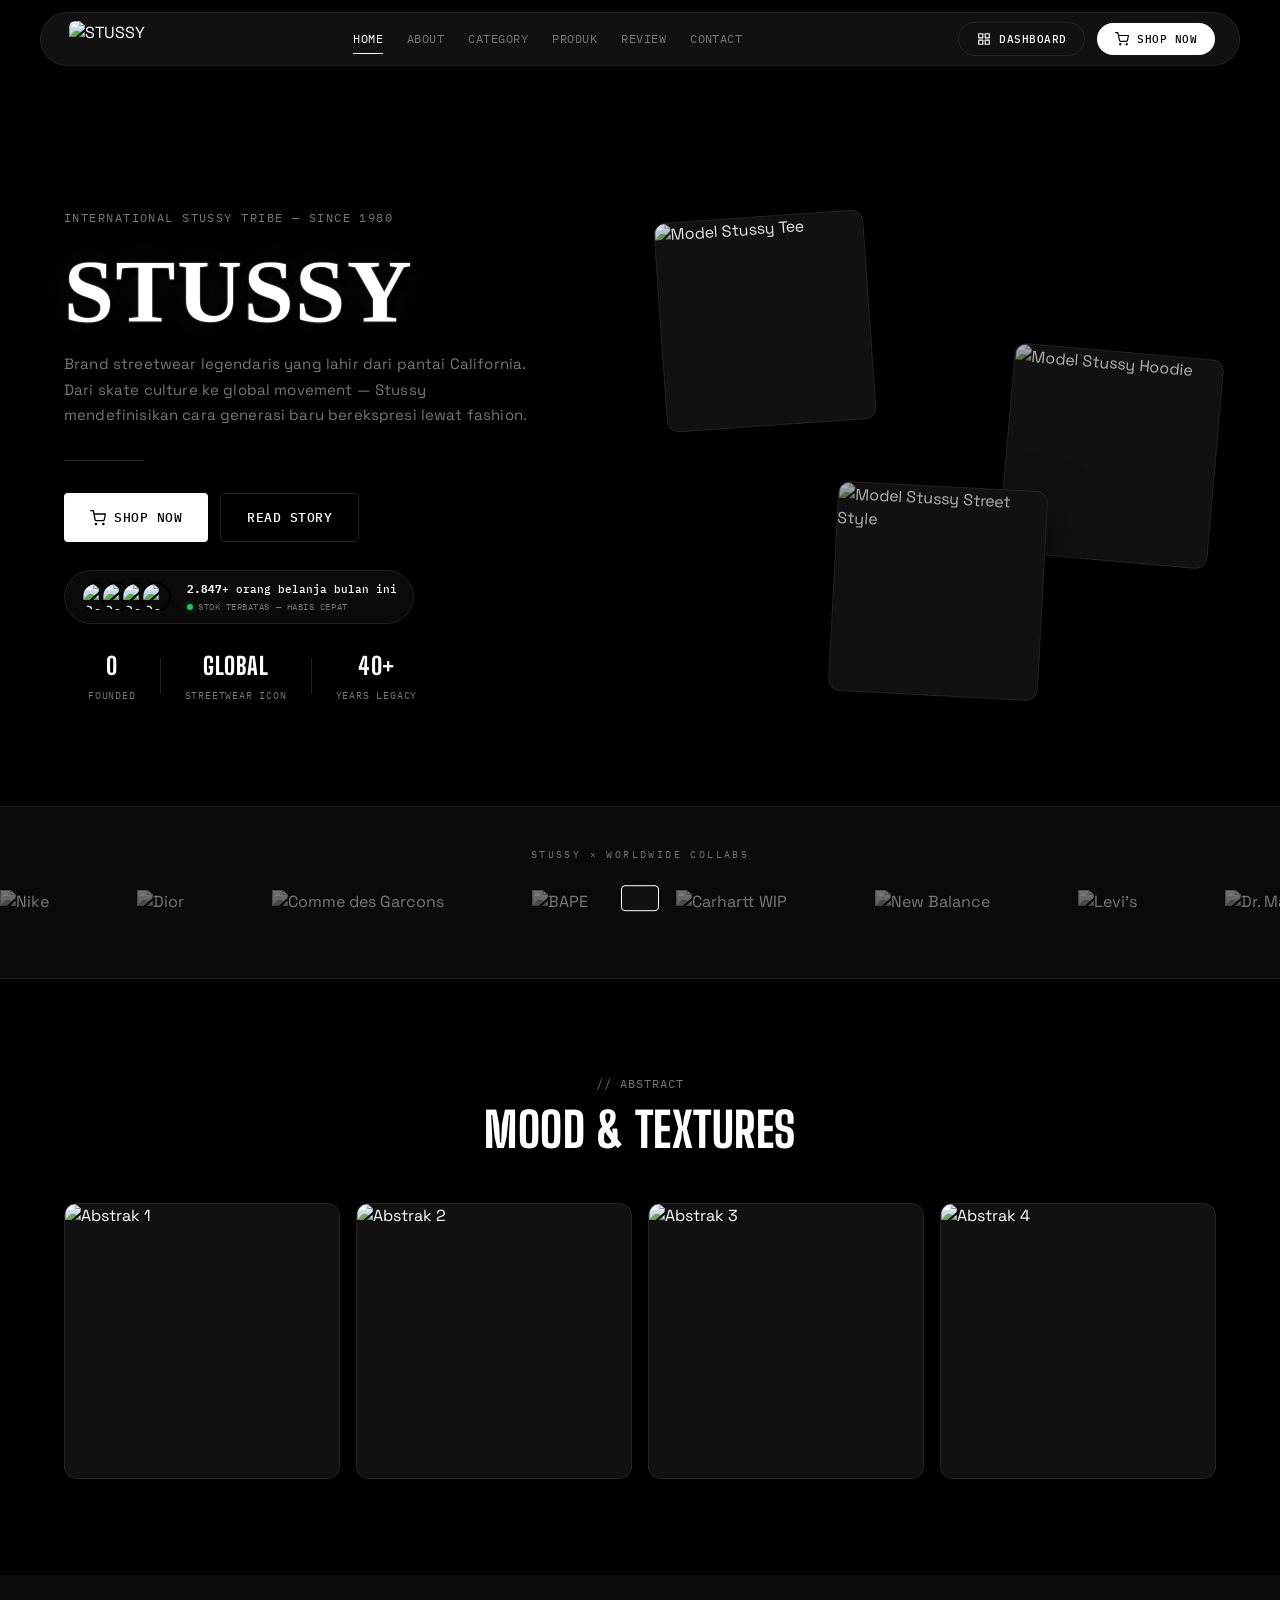
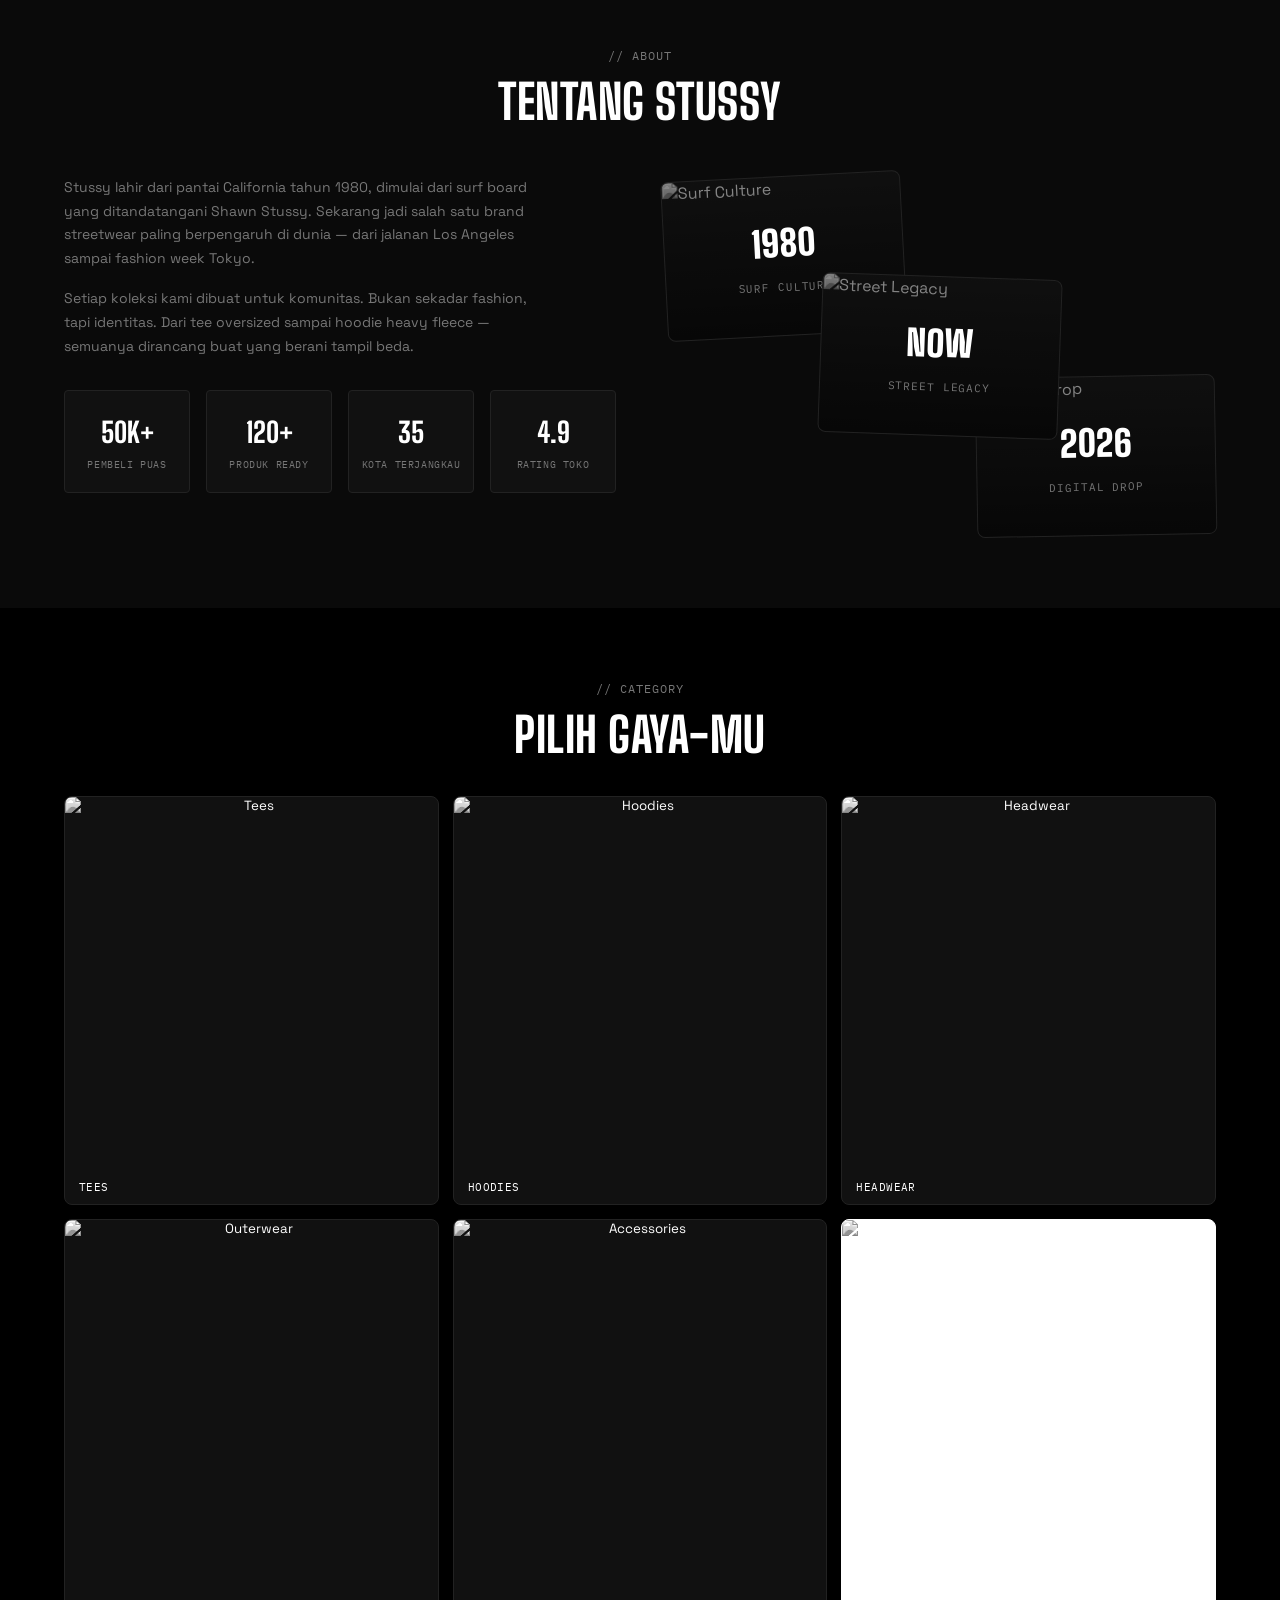
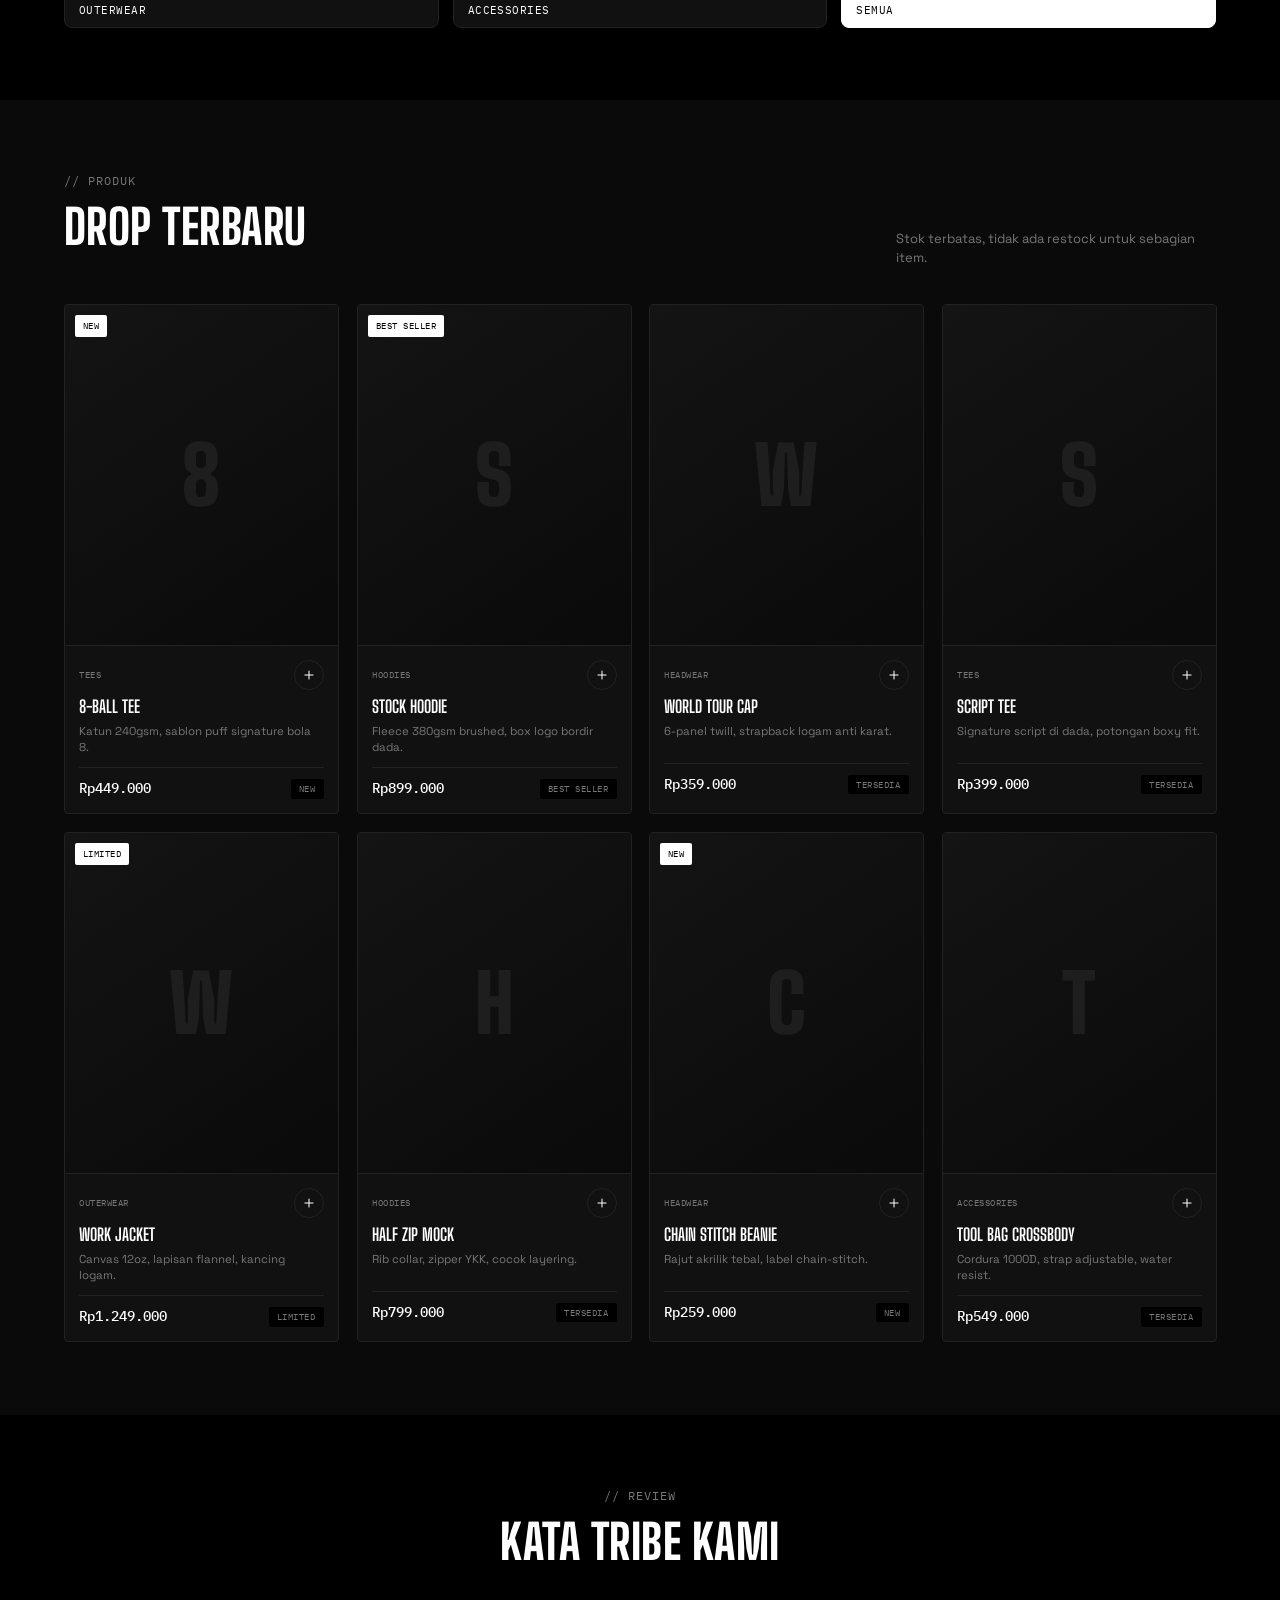
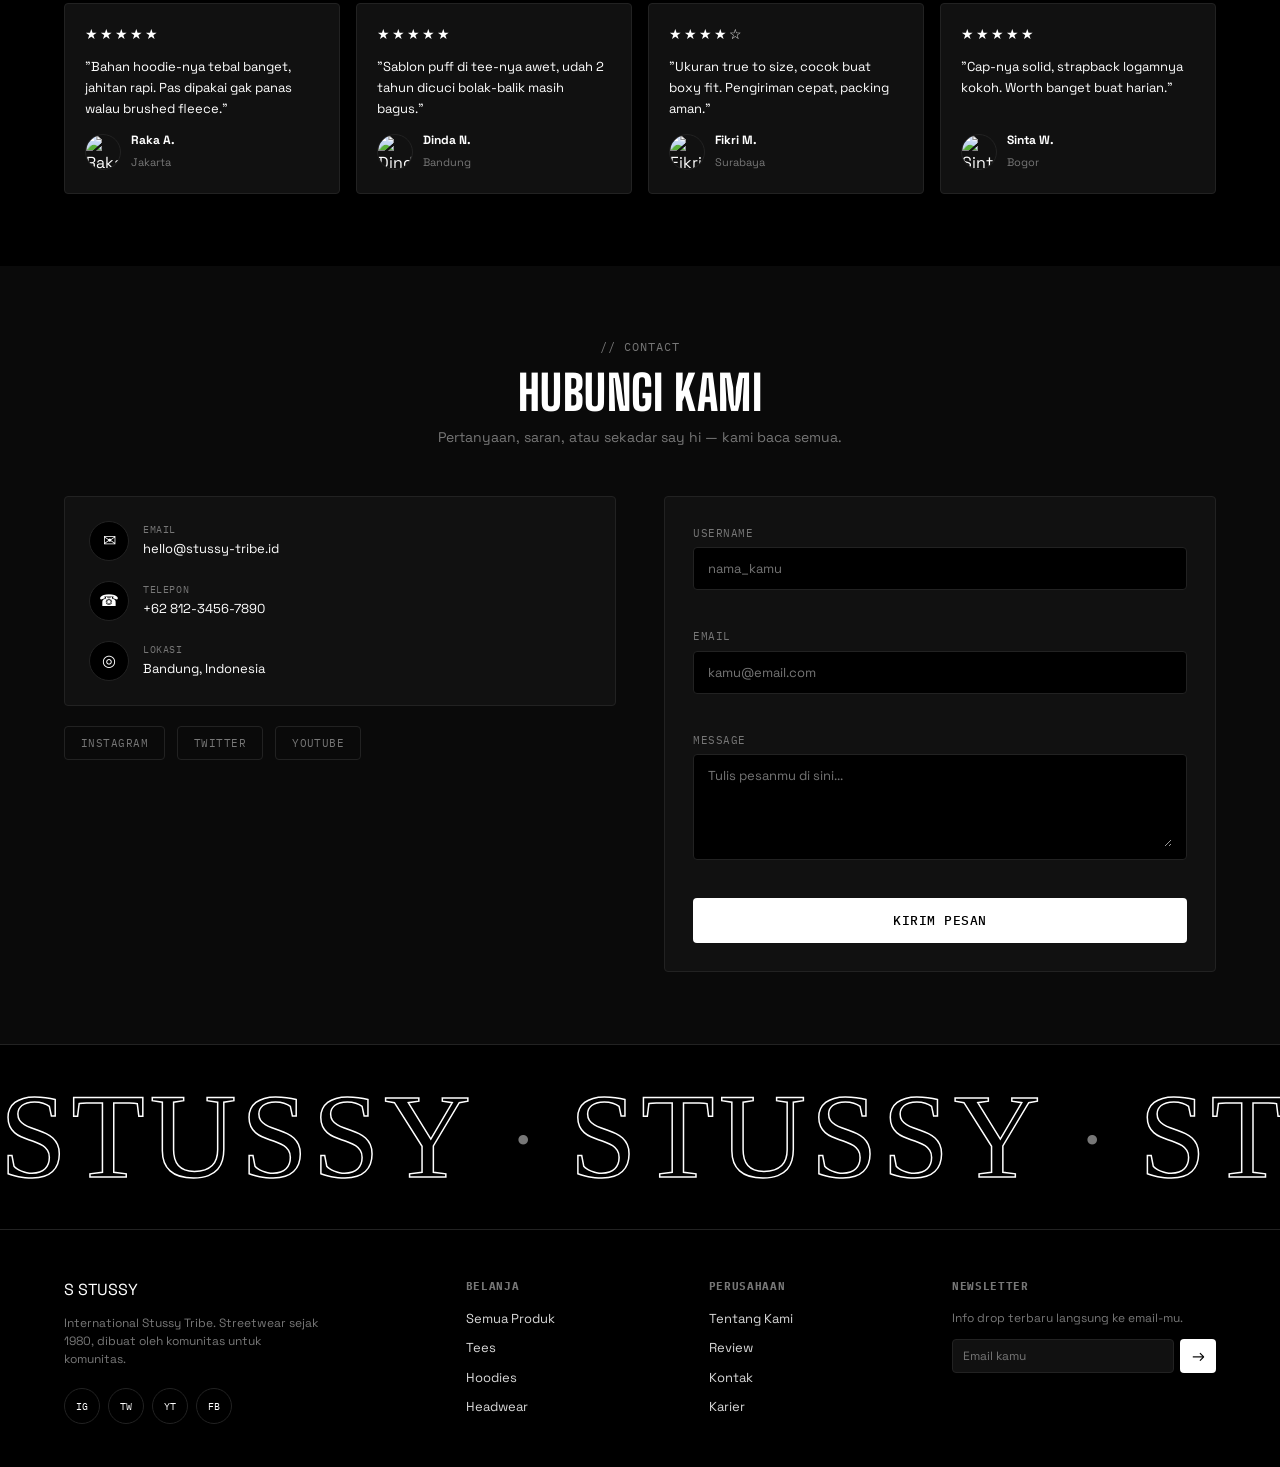
==== commit 136d5d8e: "update code" ====
--- a/index.html
+++ b/index.html
@@ -117,6 +117,53 @@
           <img src="https://images.unsplash.com/photo-1503341504253-dff4815485f1?w=500&h=500&fit=crop&q=80" alt="Model Stussy Hoodie" loading="lazy">
         </div>
       </div>
+    </div>
+  </div>
+</section>
+
+<!-- ================= COLLAB LOGO LOOP ================= -->
+<div class="collab-loop" aria-label="Kolaborasi Stussy">
+  <p class="collab-label">Stussy &times; Worldwide Collabs</p>
+  <div class="collab-track">
+    <!-- Set 1 — ganti src dengan logo asli -->
+    <img src="https://placehold.co/180x56/111111/ffffff?text=NIKE&font=mono" alt="Nike" class="collab-logo" loading="lazy">
+    <img src="https://placehold.co/180x56/111111/ffffff?text=DIOR&font=mono" alt="Dior" class="collab-logo" loading="lazy">
+    <img src="https://placehold.co/180x56/111111/ffffff?text=CDG&font=mono" alt="Comme des Garcons" class="collab-logo" loading="lazy">
+    <img src="https://placehold.co/180x56/111111/ffffff?text=BAPE&font=mono" alt="BAPE" class="collab-logo" loading="lazy">
+    <img src="https://placehold.co/180x56/111111/ffffff?text=CARHARTT+WIP&font=mono" alt="Carhartt WIP" class="collab-logo" loading="lazy">
+    <img src="https://placehold.co/180x56/111111/ffffff?text=NEW+BALANCE&font=mono" alt="New Balance" class="collab-logo" loading="lazy">
+    <img src="https://placehold.co/180x56/111111/ffffff?text=LEVI%27S&font=mono" alt="Levi's" class="collab-logo" loading="lazy">
+    <img src="https://placehold.co/180x56/111111/ffffff?text=DR.+MARTENS&font=mono" alt="Dr. Martens" class="collab-logo" loading="lazy">
+    <!-- Set 2 — duplikat untuk loop mulus -->
+    <img src="https://placehold.co/180x56/111111/ffffff?text=NIKE&font=mono" alt="" class="collab-logo" aria-hidden="true" loading="lazy">
+    <img src="https://placehold.co/180x56/111111/ffffff?text=DIOR&font=mono" alt="" class="collab-logo" aria-hidden="true" loading="lazy">
+    <img src="https://placehold.co/180x56/111111/ffffff?text=CDG&font=mono" alt="" class="collab-logo" aria-hidden="true" loading="lazy">
+    <img src="https://placehold.co/180x56/111111/ffffff?text=BAPE&font=mono" alt="" class="collab-logo" aria-hidden="true" loading="lazy">
+    <img src="https://placehold.co/180x56/111111/ffffff?text=CARHARTT+WIP&font=mono" alt="" class="collab-logo" aria-hidden="true" loading="lazy">
+    <img src="https://placehold.co/180x56/111111/ffffff?text=NEW+BALANCE&font=mono" alt="" class="collab-logo" aria-hidden="true" loading="lazy">
+    <img src="https://placehold.co/180x56/111111/ffffff?text=LEVI%27S&font=mono" alt="" class="collab-logo" aria-hidden="true" loading="lazy">
+    <img src="https://placehold.co/180x56/111111/ffffff?text=DR.+MARTENS&font=mono" alt="" class="collab-logo" aria-hidden="true" loading="lazy">
+  </div>
+</div>
+
+<!-- ================= ABSTRACT ================= -->
+<section class="abstract" id="abstract">
+  <div class="section-inner">
+    <p class="eyebrow center">// ABSTRACT</p>
+    <h2 class="section-title center">Mood &amp; Textures</h2>
+    <div class="abstract-grid">
+      <figure class="abstract-card reveal reveal-delay-1">
+        <img src="https://images.unsplash.com/photo-1618005182384-a83a8bd57fbe?w=600&h=600&fit=crop&q=80" alt="Abstrak 1" loading="lazy">
+      </figure>
+      <figure class="abstract-card reveal reveal-delay-2">
+        <img src="https://images.unsplash.com/photo-1541701494587-cb58502866ab?w=600&h=600&fit=crop&q=80" alt="Abstrak 2" loading="lazy">
+      </figure>
+      <figure class="abstract-card reveal reveal-delay-3">
+        <img src="https://images.unsplash.com/photo-1550859492-d5da9d8e45f3?w=600&h=600&fit=crop&q=80" alt="Abstrak 3" loading="lazy">
+      </figure>
+      <figure class="abstract-card reveal reveal-delay-4">
+        <img src="https://images.unsplash.com/photo-1557672172-298e090bd0f1?w=600&h=600&fit=crop&q=80" alt="Abstrak 4" loading="lazy">
+      </figure>
     </div>
   </div>
 </section>
--- a/asset/css/style.css
+++ b/asset/css/style.css
@@ -1458,6 +1458,80 @@
   }
 }
 
+/* ==================== COLLAB LOGO LOOP ==================== */
+.collab-loop {
+  overflow: hidden;
+  padding: 40px 0 44px;
+  border-top: 1px solid var(--card-border);
+  border-bottom: 1px solid var(--card-border);
+  background: var(--bg-alt);
+}
+.collab-label {
+  text-align: center;
+  font-family: var(--font-mono);
+  font-size: 10px;
+  letter-spacing: 0.24em;
+  text-transform: uppercase;
+  color: var(--muted);
+  margin-bottom: 28px;
+}
+.collab-track {
+  display: flex;
+  align-items: center;
+  width: max-content;
+  animation: marquee-scroll 30s linear infinite;
+}
+.collab-logo {
+  height: 44px;
+  width: auto;
+  margin-right: 88px;
+  flex-shrink: 0;
+  opacity: 0.45;
+  filter: grayscale(100%);
+  transition: opacity 0.3s ease, filter 0.3s ease;
+}
+.collab-logo:hover {
+  opacity: 1;
+  filter: grayscale(0%);
+}
+.collab-loop:hover .collab-track {
+  animation-play-state: paused;
+}
+
+/* ==================== ABSTRACT ==================== */
+.abstract {
+  padding: 96px 0;
+  background: var(--bg);
+}
+.abstract-grid {
+  display: grid;
+  grid-template-columns: repeat(4, 1fr);
+  gap: 16px;
+  margin-top: 48px;
+}
+.abstract-card {
+  position: relative;
+  aspect-ratio: 1 / 1;
+  border-radius: 12px;
+  overflow: hidden;
+  border: 1px solid var(--card-border);
+  background: var(--card);
+}
+.abstract-card img {
+  width: 100%;
+  height: 100%;
+  object-fit: cover;
+  display: block;
+  filter: grayscale(35%) contrast(1.05);
+  transition:
+    transform 0.6s cubic-bezier(0.16, 1, 0.3, 1),
+    filter 0.6s ease;
+}
+.abstract-card:hover img {
+  transform: scale(1.06);
+  filter: grayscale(0%) contrast(1);
+}
+
 /* ---------- FOOTER ---------- */
 .footer {
   background: var(--bg);
@@ -1694,11 +1768,35 @@
   .contact-grid {
     grid-template-columns: 1fr;
   }
+  .abstract-grid {
+    grid-template-columns: repeat(2, 1fr);
+    gap: 12px;
+  }
+  .collab-logo {
+    height: 34px;
+    margin-right: 56px;
+  }
 }
 
 @media (max-width: 560px) {
   .section-inner {
     padding: 0 16px;
+  }
+  .abstract {
+    padding: 64px 0;
+  }
+  .abstract-grid {
+    margin-top: 32px;
+  }
+  .collab-loop {
+    padding: 28px 0 32px;
+  }
+  .collab-label {
+    margin-bottom: 20px;
+  }
+  .collab-logo {
+    height: 28px;
+    margin-right: 40px;
   }
   .navbar {
     padding: 8px 12px;
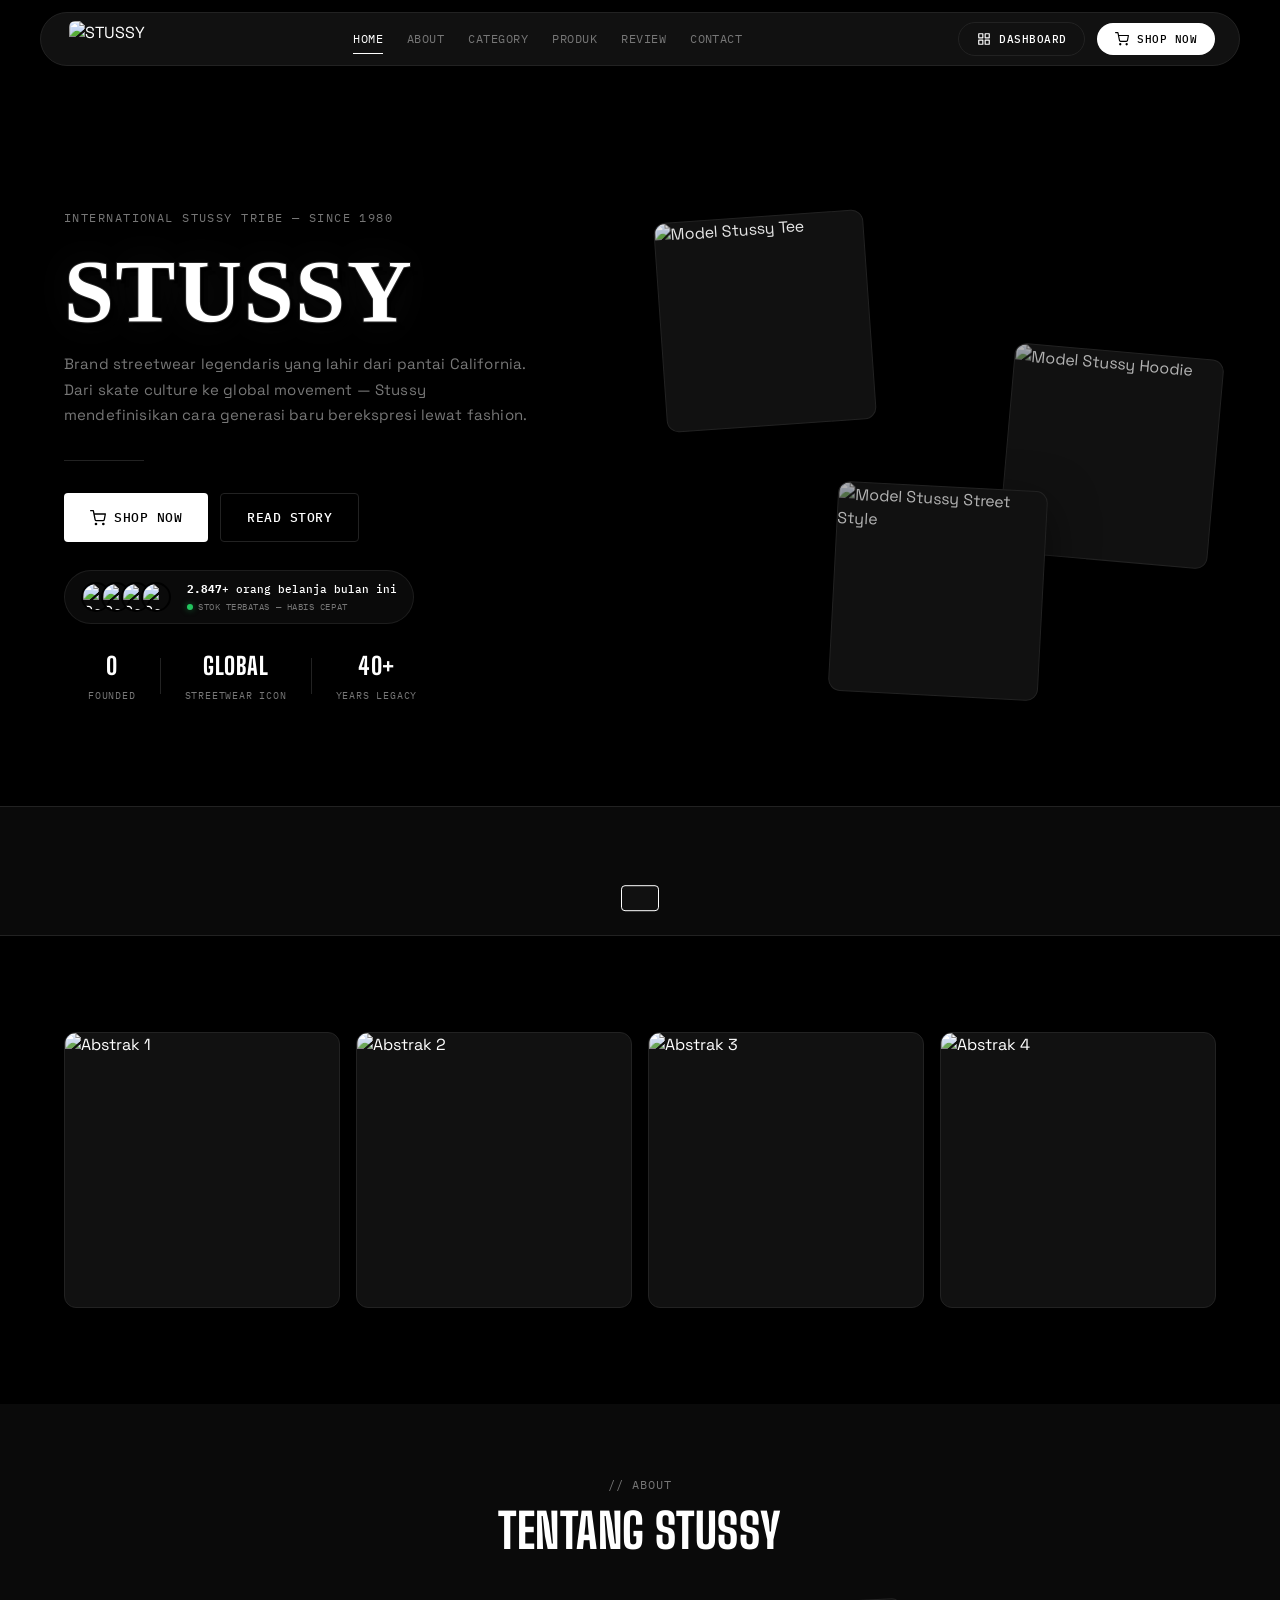
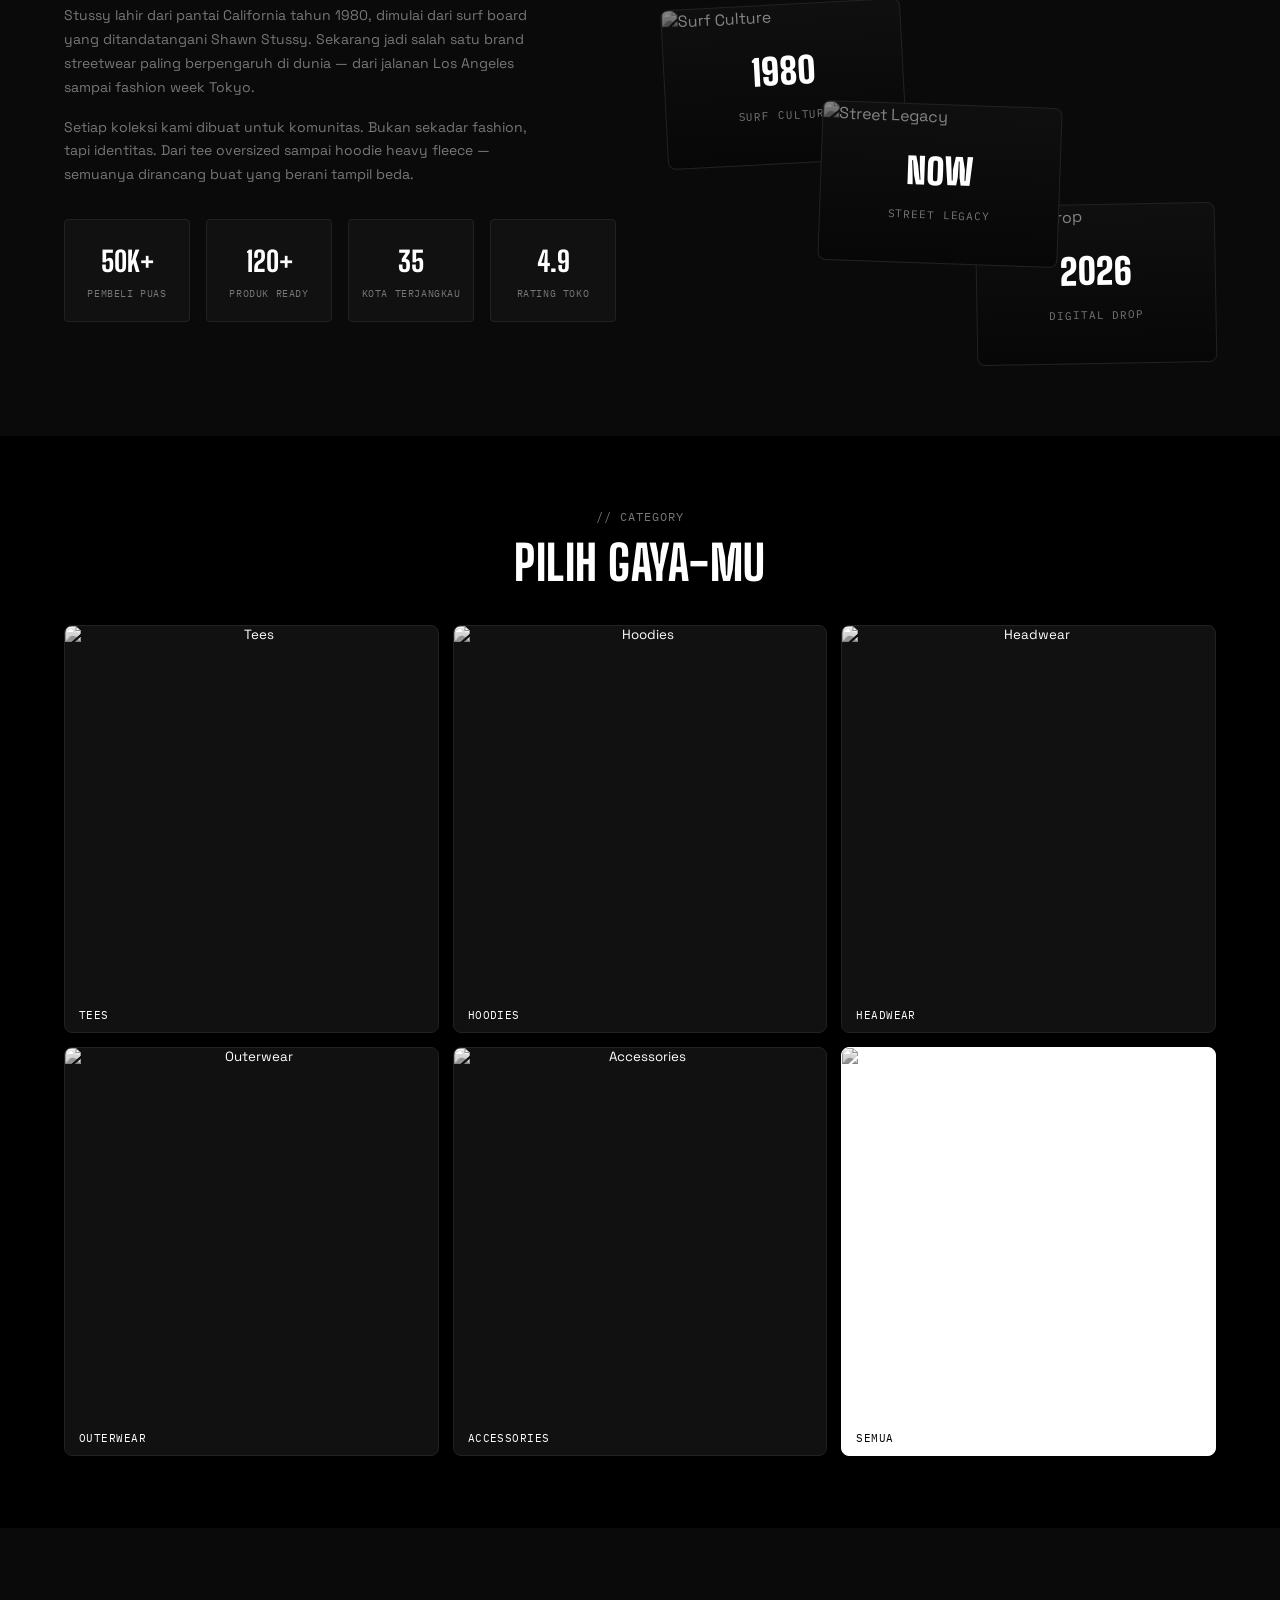
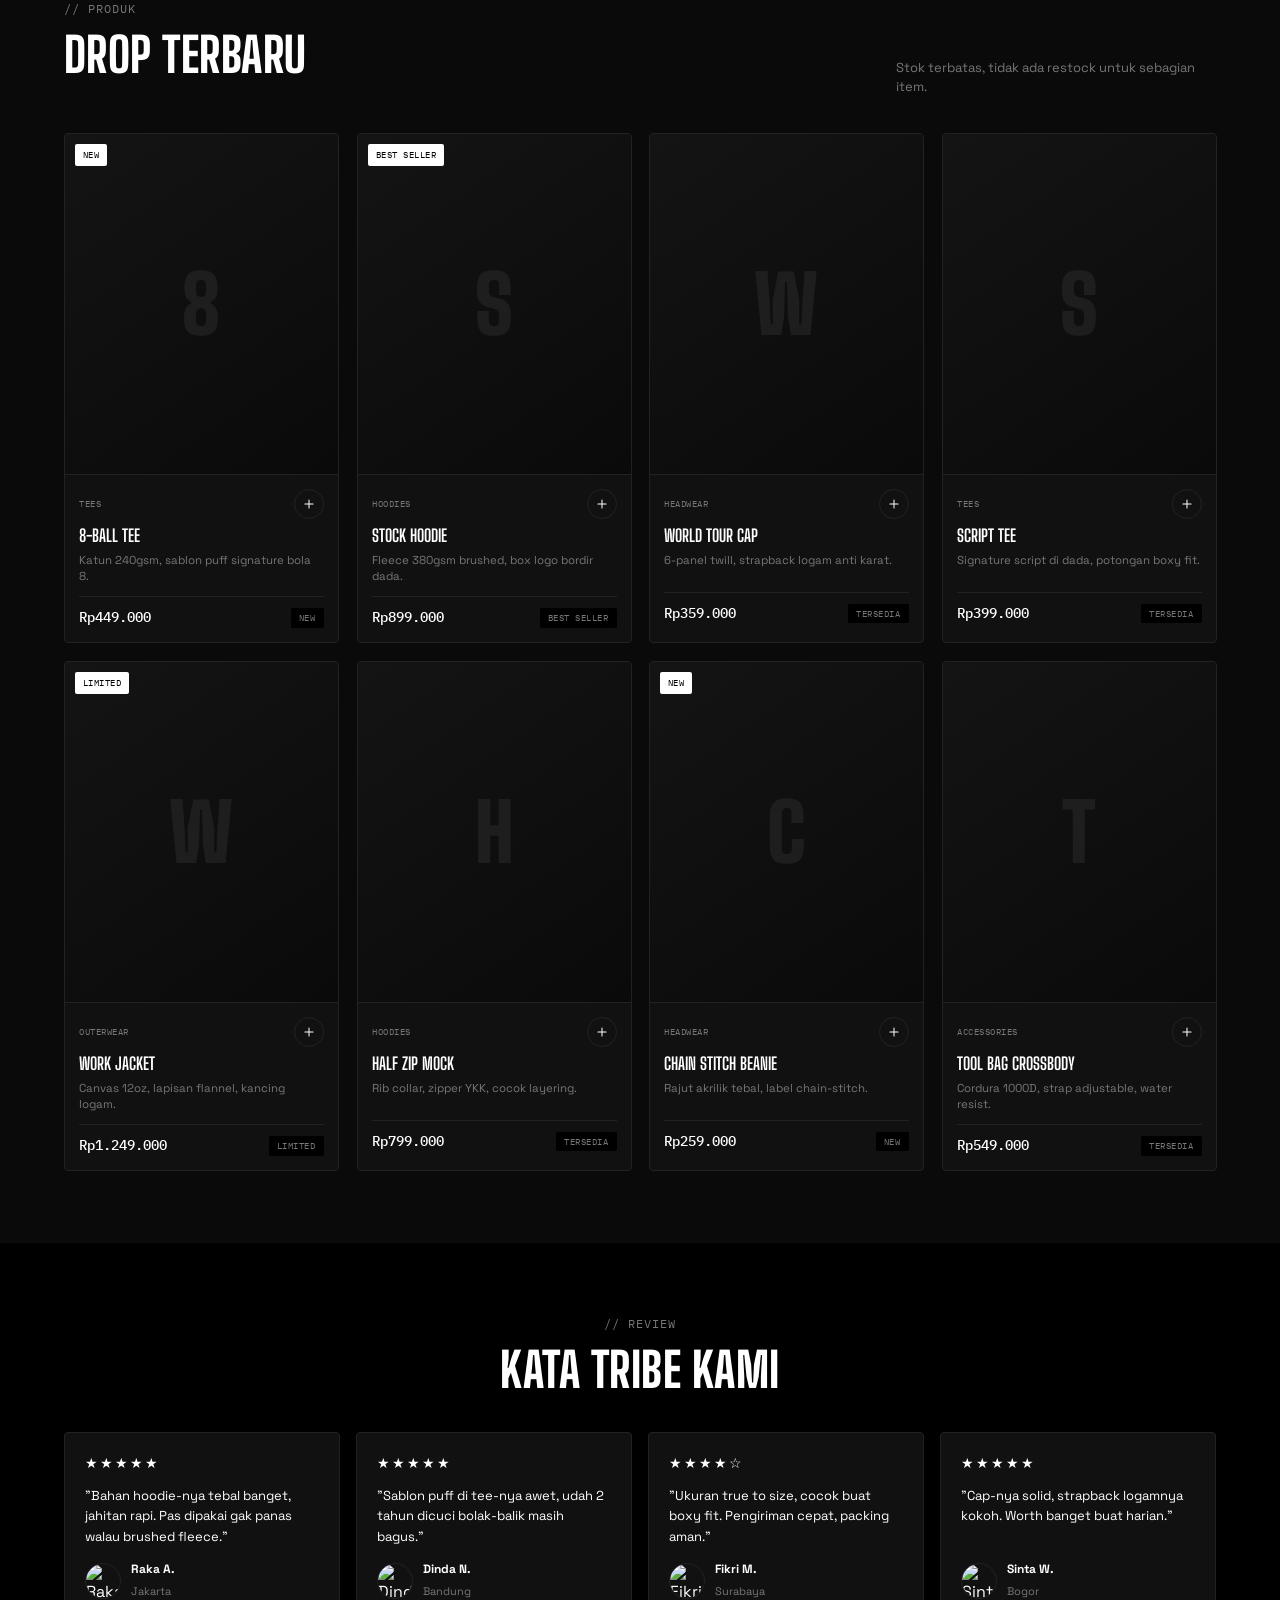
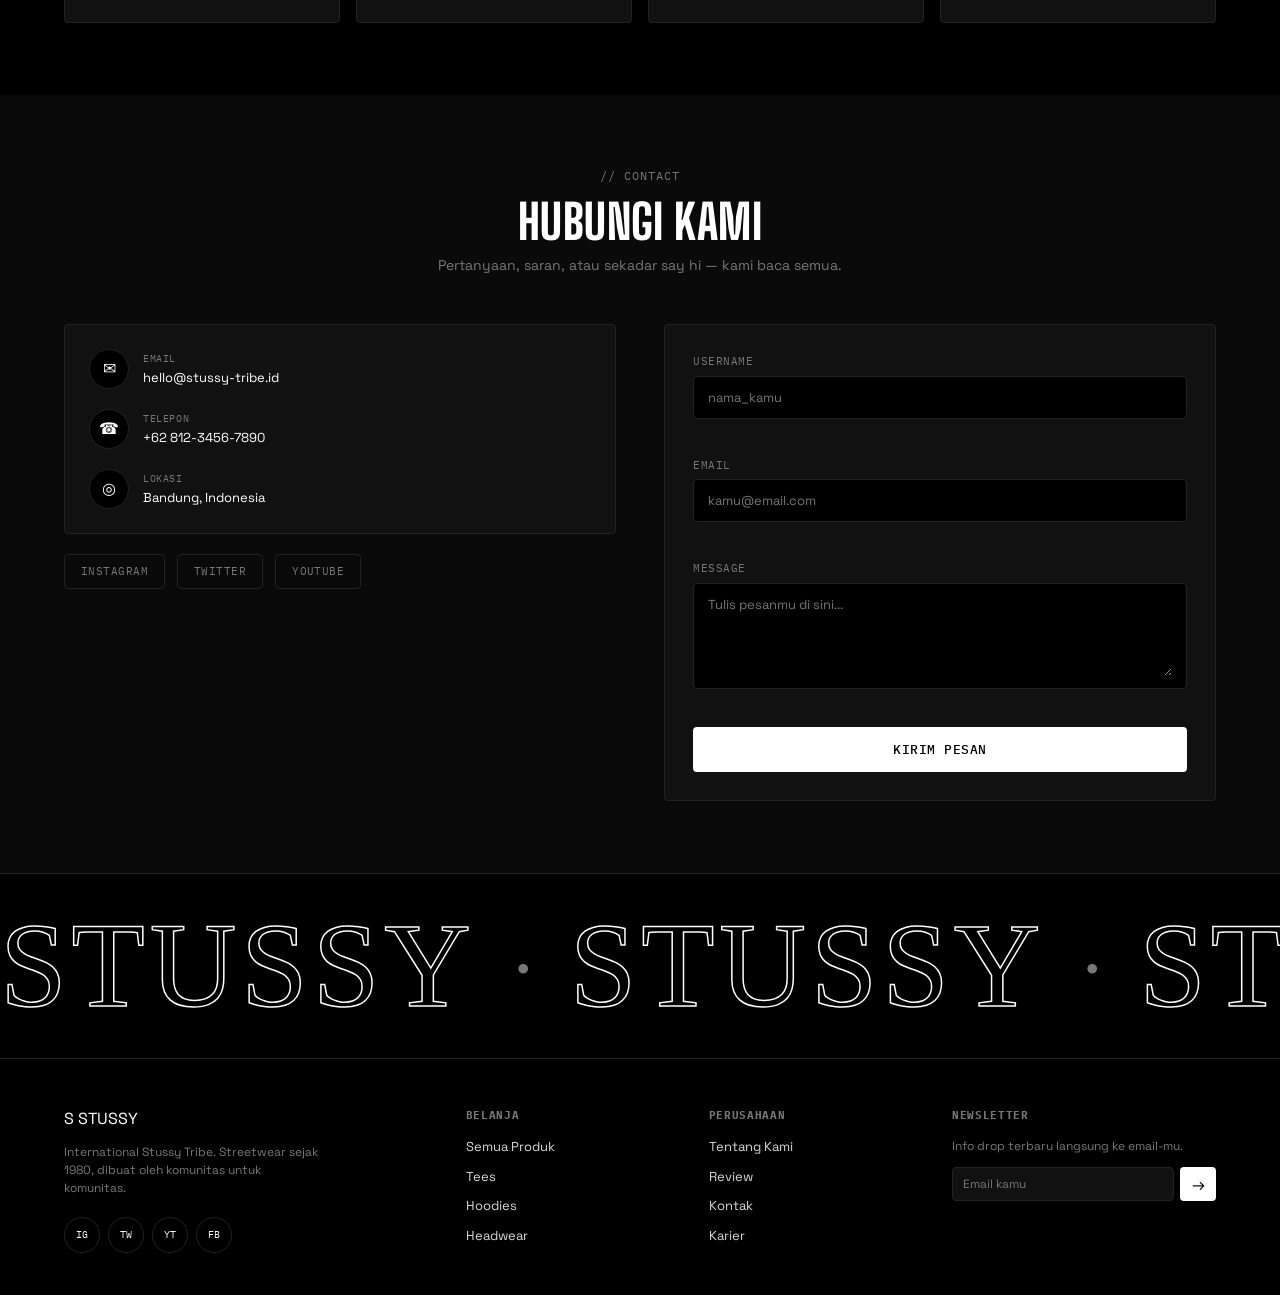
==== commit b277f51f: "update code" ====
--- a/index.html
+++ b/index.html
@@ -123,34 +123,31 @@
 
 <!-- ================= COLLAB LOGO LOOP ================= -->
 <div class="collab-loop" aria-label="Kolaborasi Stussy">
-  <p class="collab-label">Stussy &times; Worldwide Collabs</p>
   <div class="collab-track">
     <!-- Set 1 — ganti src dengan logo asli -->
-    <img src="https://placehold.co/180x56/111111/ffffff?text=NIKE&font=mono" alt="Nike" class="collab-logo" loading="lazy">
-    <img src="https://placehold.co/180x56/111111/ffffff?text=DIOR&font=mono" alt="Dior" class="collab-logo" loading="lazy">
-    <img src="https://placehold.co/180x56/111111/ffffff?text=CDG&font=mono" alt="Comme des Garcons" class="collab-logo" loading="lazy">
-    <img src="https://placehold.co/180x56/111111/ffffff?text=BAPE&font=mono" alt="BAPE" class="collab-logo" loading="lazy">
-    <img src="https://placehold.co/180x56/111111/ffffff?text=CARHARTT+WIP&font=mono" alt="Carhartt WIP" class="collab-logo" loading="lazy">
-    <img src="https://placehold.co/180x56/111111/ffffff?text=NEW+BALANCE&font=mono" alt="New Balance" class="collab-logo" loading="lazy">
-    <img src="https://placehold.co/180x56/111111/ffffff?text=LEVI%27S&font=mono" alt="Levi's" class="collab-logo" loading="lazy">
-    <img src="https://placehold.co/180x56/111111/ffffff?text=DR.+MARTENS&font=mono" alt="Dr. Martens" class="collab-logo" loading="lazy">
+    <img src="[data-uri]" alt="Nike" class="collab-logo" loading="lazy">
+    <img src="[data-uri]" alt="Dior" class="collab-logo" loading="lazy">
+    <img src="[data-uri]" alt="Comme des Garcons" class="collab-logo" loading="lazy">
+    <img src="[data-uri]" alt="BAPE" class="collab-logo" loading="lazy">
+    <img src="[data-uri]" alt="Carhartt WIP" class="collab-logo" loading="lazy">
+    <img src="[data-uri]" alt="New Balance" class="collab-logo" loading="lazy">
+    <img src="[data-uri]" alt="Levi's" class="collab-logo" loading="lazy">
+    <img src="[data-uri]" alt="Dr. Martens" class="collab-logo" loading="lazy">
     <!-- Set 2 — duplikat untuk loop mulus -->
-    <img src="https://placehold.co/180x56/111111/ffffff?text=NIKE&font=mono" alt="" class="collab-logo" aria-hidden="true" loading="lazy">
-    <img src="https://placehold.co/180x56/111111/ffffff?text=DIOR&font=mono" alt="" class="collab-logo" aria-hidden="true" loading="lazy">
-    <img src="https://placehold.co/180x56/111111/ffffff?text=CDG&font=mono" alt="" class="collab-logo" aria-hidden="true" loading="lazy">
-    <img src="https://placehold.co/180x56/111111/ffffff?text=BAPE&font=mono" alt="" class="collab-logo" aria-hidden="true" loading="lazy">
-    <img src="https://placehold.co/180x56/111111/ffffff?text=CARHARTT+WIP&font=mono" alt="" class="collab-logo" aria-hidden="true" loading="lazy">
-    <img src="https://placehold.co/180x56/111111/ffffff?text=NEW+BALANCE&font=mono" alt="" class="collab-logo" aria-hidden="true" loading="lazy">
-    <img src="https://placehold.co/180x56/111111/ffffff?text=LEVI%27S&font=mono" alt="" class="collab-logo" aria-hidden="true" loading="lazy">
-    <img src="https://placehold.co/180x56/111111/ffffff?text=DR.+MARTENS&font=mono" alt="" class="collab-logo" aria-hidden="true" loading="lazy">
+    <img src="[data-uri]" alt="" class="collab-logo" aria-hidden="true" loading="lazy">
+    <img src="[data-uri]" alt="" class="collab-logo" aria-hidden="true" loading="lazy">
+    <img src="[data-uri]" alt="" class="collab-logo" aria-hidden="true" loading="lazy">
+    <img src="[data-uri]" alt="" class="collab-logo" aria-hidden="true" loading="lazy">
+    <img src="[data-uri]" alt="" class="collab-logo" aria-hidden="true" loading="lazy">
+    <img src="[data-uri]" alt="" class="collab-logo" aria-hidden="true" loading="lazy">
+    <img src="[data-uri]" alt="" class="collab-logo" aria-hidden="true" loading="lazy">
+    <img src="[data-uri]" alt="" class="collab-logo" aria-hidden="true" loading="lazy">
   </div>
 </div>
 
 <!-- ================= ABSTRACT ================= -->
 <section class="abstract" id="abstract">
   <div class="section-inner">
-    <p class="eyebrow center">// ABSTRACT</p>
-    <h2 class="section-title center">Mood &amp; Textures</h2>
     <div class="abstract-grid">
       <figure class="abstract-card reveal reveal-delay-1">
         <img src="https://images.unsplash.com/photo-1618005182384-a83a8bd57fbe?w=600&h=600&fit=crop&q=80" alt="Abstrak 1" loading="lazy">
--- a/asset/css/style.css
+++ b/asset/css/style.css
@@ -1466,15 +1466,6 @@
   border-bottom: 1px solid var(--card-border);
   background: var(--bg-alt);
 }
-.collab-label {
-  text-align: center;
-  font-family: var(--font-mono);
-  font-size: 10px;
-  letter-spacing: 0.24em;
-  text-transform: uppercase;
-  color: var(--muted);
-  margin-bottom: 28px;
-}
 .collab-track {
   display: flex;
   align-items: center;
@@ -1507,7 +1498,6 @@
   display: grid;
   grid-template-columns: repeat(4, 1fr);
   gap: 16px;
-  margin-top: 48px;
 }
 .abstract-card {
   position: relative;
@@ -1785,14 +1775,8 @@
   .abstract {
     padding: 64px 0;
   }
-  .abstract-grid {
-    margin-top: 32px;
-  }
   .collab-loop {
     padding: 28px 0 32px;
-  }
-  .collab-label {
-    margin-bottom: 20px;
   }
   .collab-logo {
     height: 28px;
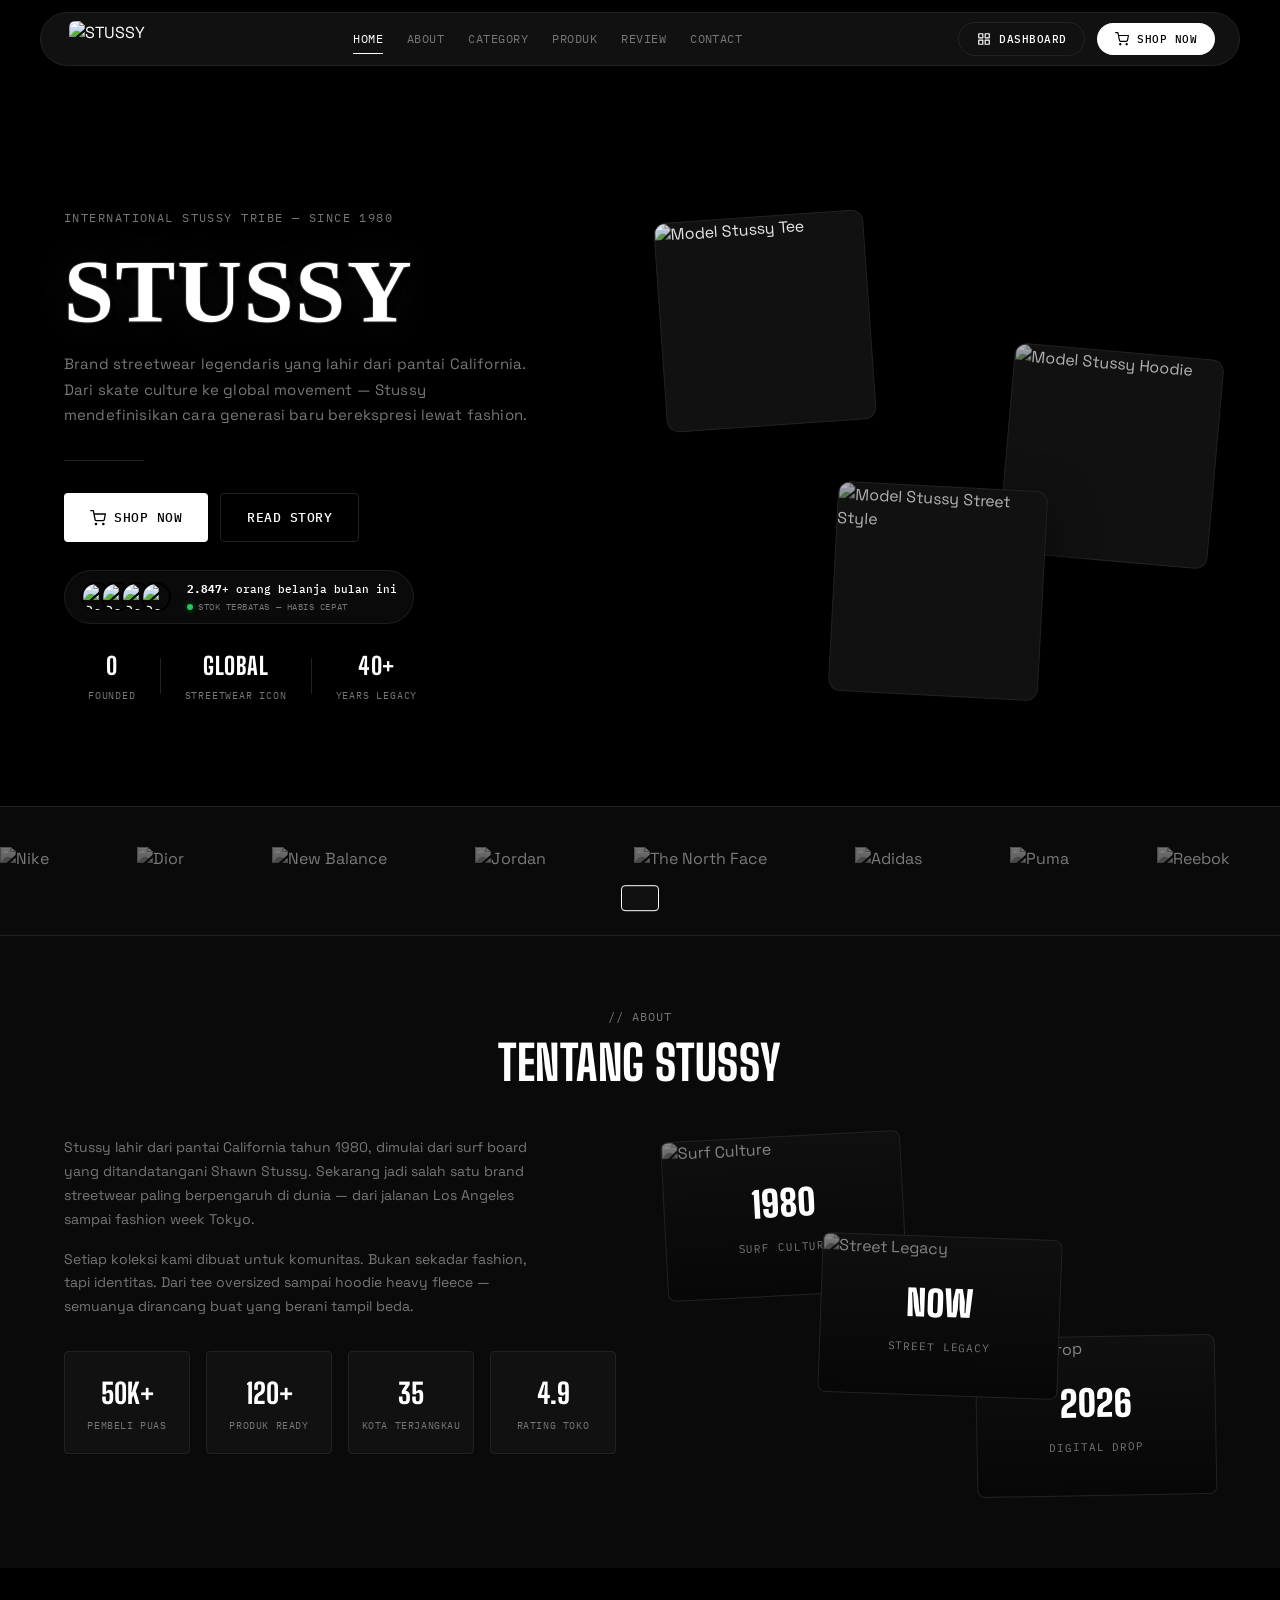
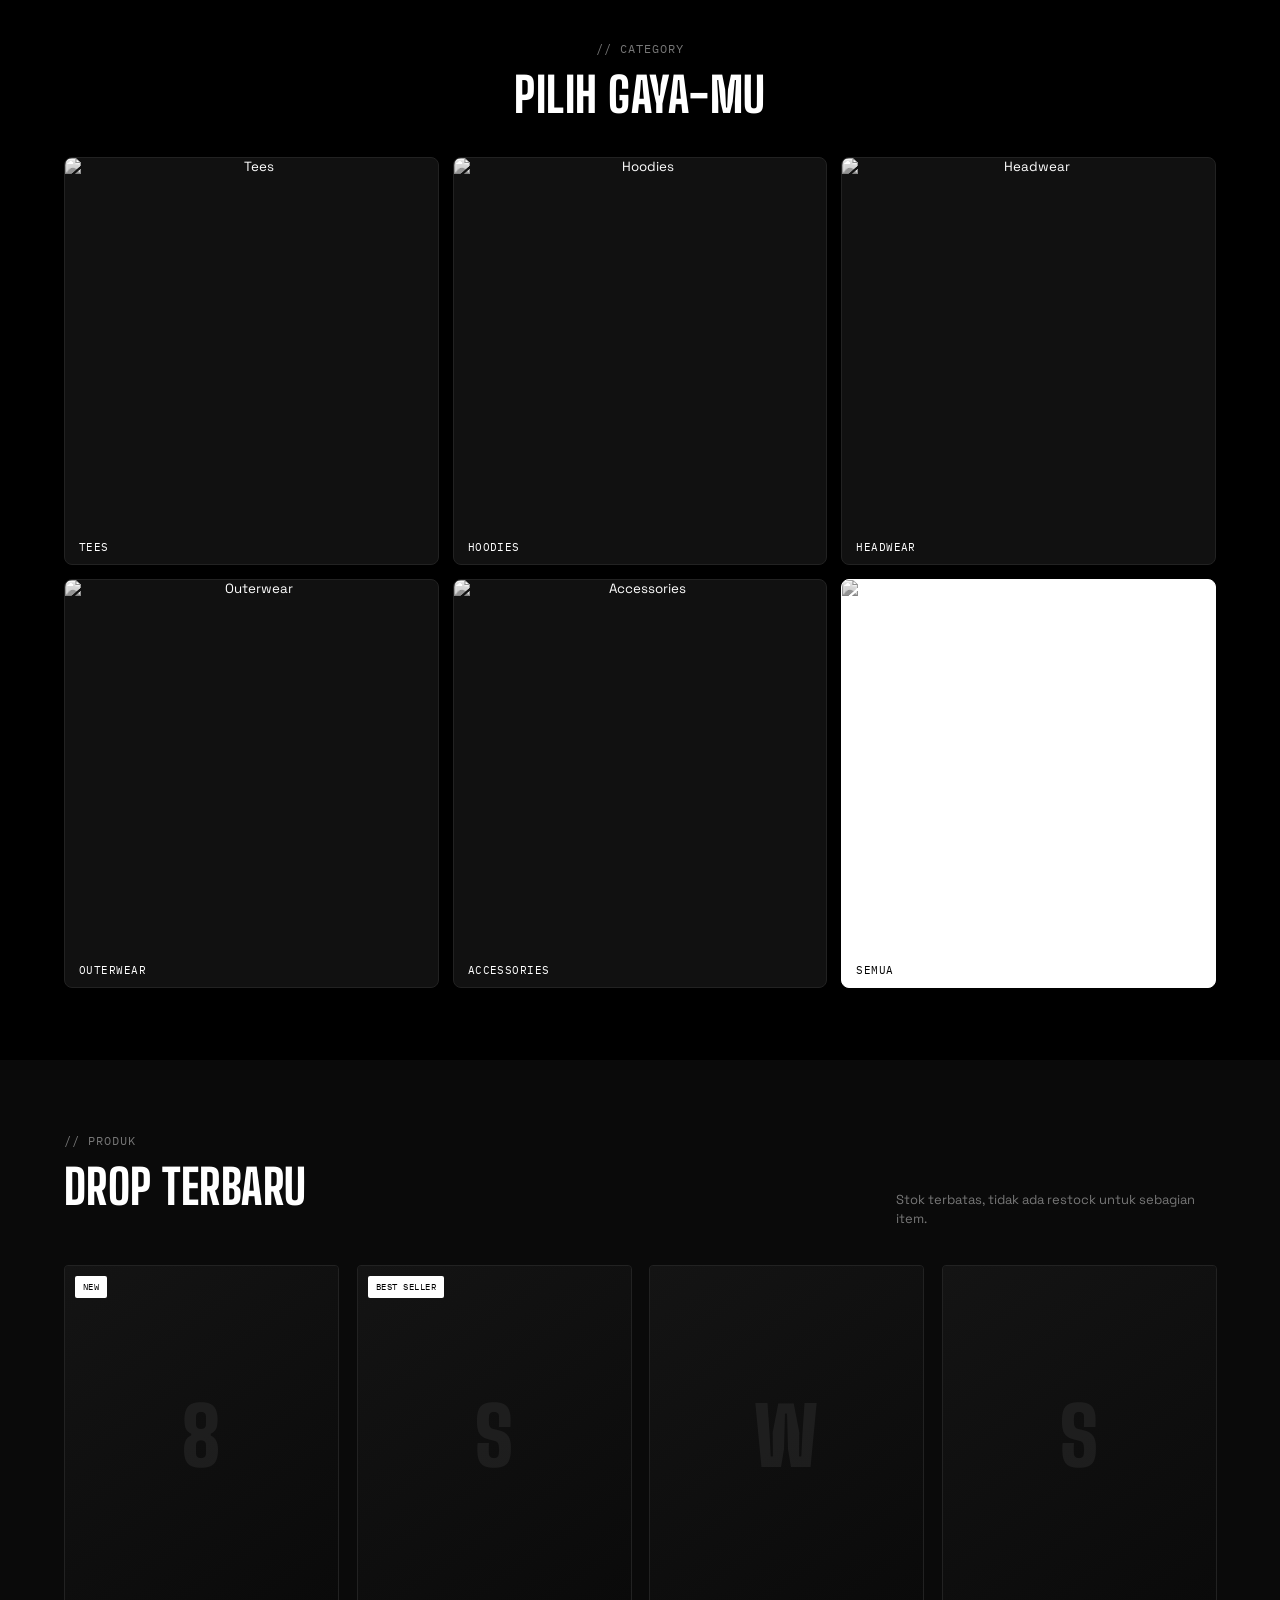
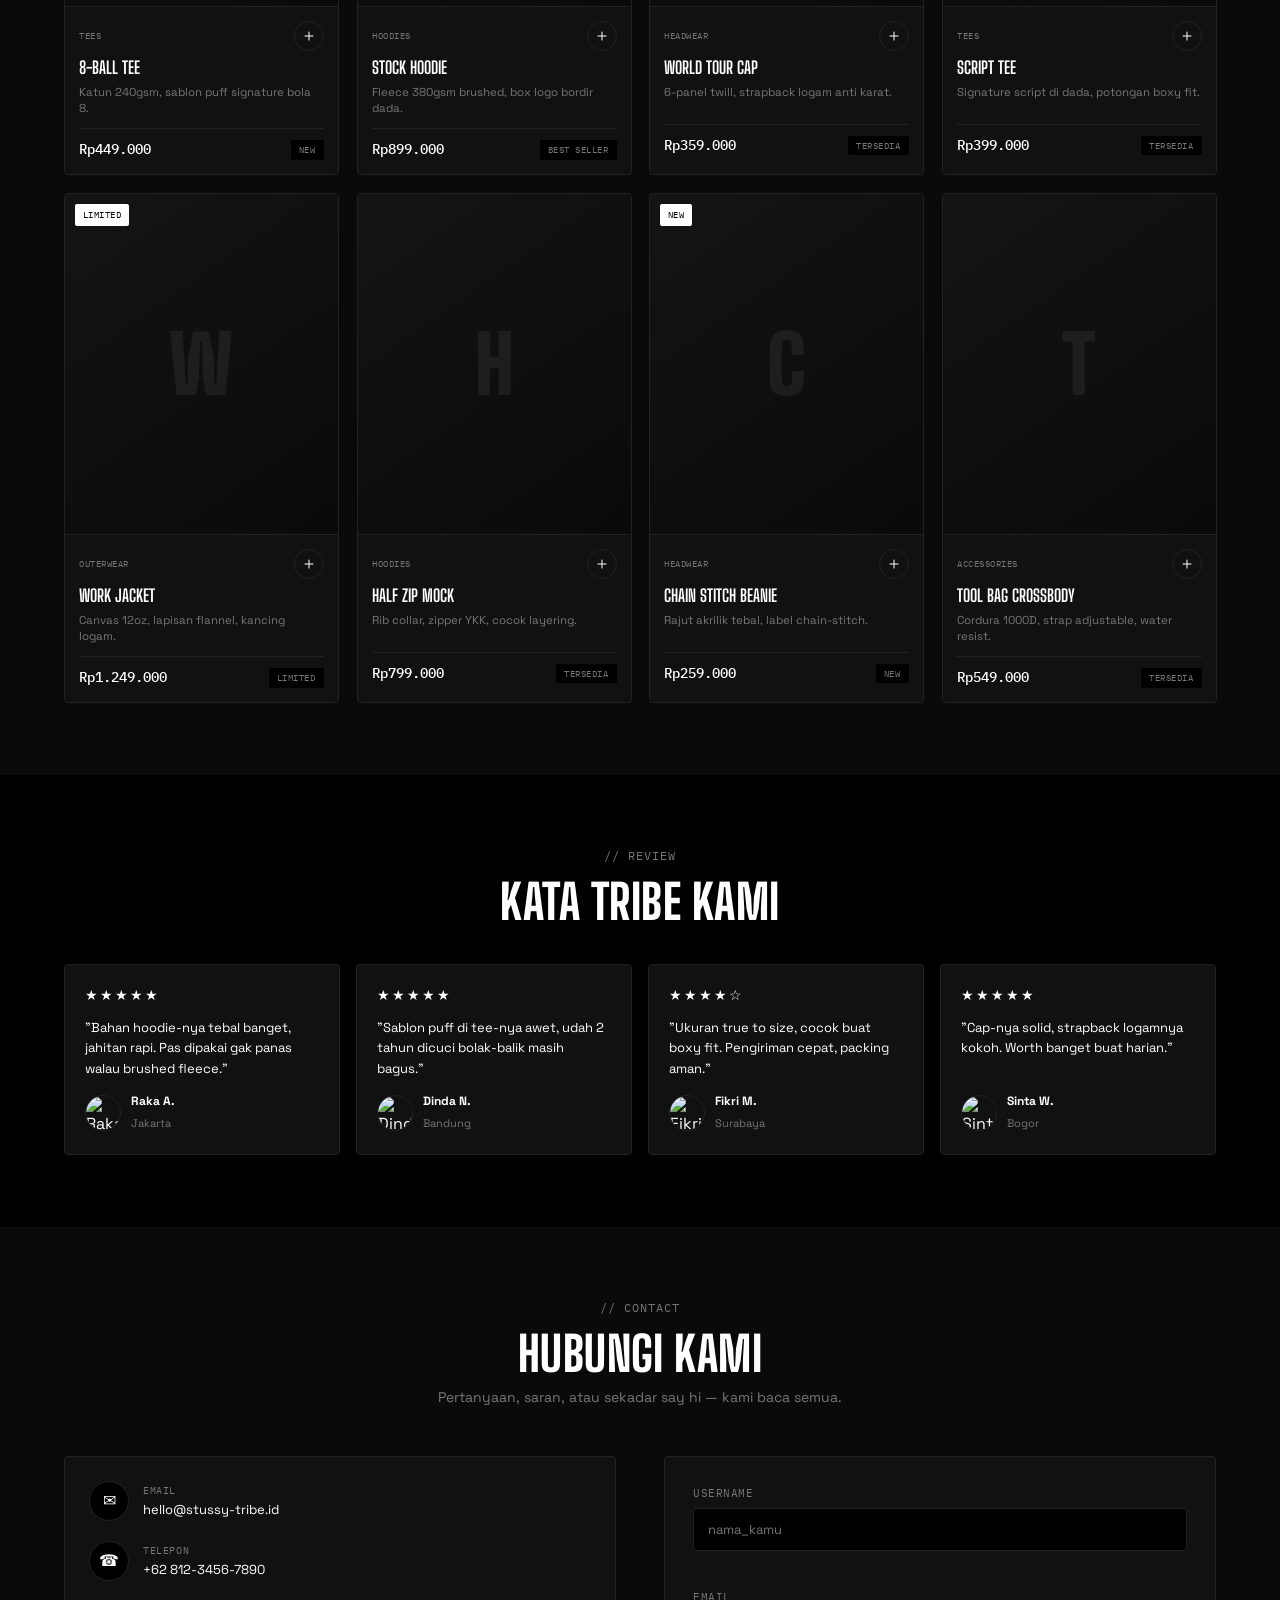
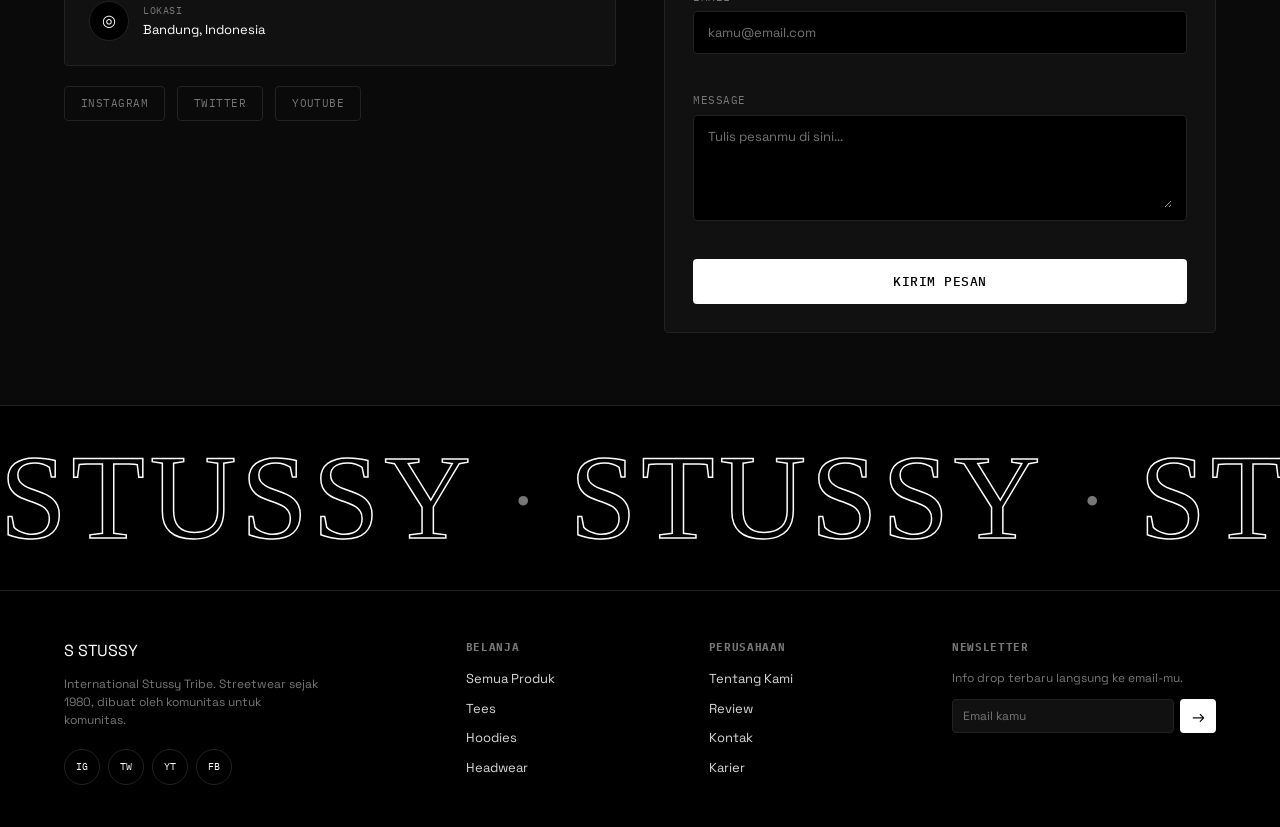
==== commit eb57e3d7: "update code" ====
--- a/index.html
+++ b/index.html
@@ -125,45 +125,25 @@
 <div class="collab-loop" aria-label="Kolaborasi Stussy">
   <div class="collab-track">
     <!-- Set 1 — ganti src dengan logo asli -->
-    <img src="[data-uri]" alt="Nike" class="collab-logo" loading="lazy">
-    <img src="[data-uri]" alt="Dior" class="collab-logo" loading="lazy">
-    <img src="[data-uri]" alt="Comme des Garcons" class="collab-logo" loading="lazy">
-    <img src="[data-uri]" alt="BAPE" class="collab-logo" loading="lazy">
-    <img src="[data-uri]" alt="Carhartt WIP" class="collab-logo" loading="lazy">
-    <img src="[data-uri]" alt="New Balance" class="collab-logo" loading="lazy">
-    <img src="[data-uri]" alt="Levi's" class="collab-logo" loading="lazy">
-    <img src="[data-uri]" alt="Dr. Martens" class="collab-logo" loading="lazy">
+    <img src="https://cdn.simpleicons.org/nike/white" alt="Nike" class="collab-logo" loading="lazy">
+    <img src="https://cdn.simpleicons.org/dior/white" alt="Dior" class="collab-logo" loading="lazy">
+    <img src="https://cdn.simpleicons.org/newbalance/white" alt="New Balance" class="collab-logo" loading="lazy">
+    <img src="https://cdn.simpleicons.org/jordan/white" alt="Jordan" class="collab-logo" loading="lazy">
+    <img src="https://cdn.simpleicons.org/thenorthface/white" alt="The North Face" class="collab-logo" loading="lazy">
+    <img src="https://cdn.simpleicons.org/adidas/white" alt="Adidas" class="collab-logo" loading="lazy">
+    <img src="https://cdn.simpleicons.org/puma/white" alt="Puma" class="collab-logo" loading="lazy">
+    <img src="https://cdn.simpleicons.org/reebok/white" alt="Reebok" class="collab-logo" loading="lazy">
     <!-- Set 2 — duplikat untuk loop mulus -->
-    <img src="[data-uri]" alt="" class="collab-logo" aria-hidden="true" loading="lazy">
-    <img src="[data-uri]" alt="" class="collab-logo" aria-hidden="true" loading="lazy">
-    <img src="[data-uri]" alt="" class="collab-logo" aria-hidden="true" loading="lazy">
-    <img src="[data-uri]" alt="" class="collab-logo" aria-hidden="true" loading="lazy">
-    <img src="[data-uri]" alt="" class="collab-logo" aria-hidden="true" loading="lazy">
-    <img src="[data-uri]" alt="" class="collab-logo" aria-hidden="true" loading="lazy">
-    <img src="[data-uri]" alt="" class="collab-logo" aria-hidden="true" loading="lazy">
-    <img src="[data-uri]" alt="" class="collab-logo" aria-hidden="true" loading="lazy">
+    <img src="https://cdn.simpleicons.org/nike/white" alt="" class="collab-logo" aria-hidden="true" loading="lazy">
+    <img src="https://cdn.simpleicons.org/dior/white" alt="" class="collab-logo" aria-hidden="true" loading="lazy">
+    <img src="https://cdn.simpleicons.org/newbalance/white" alt="" class="collab-logo" aria-hidden="true" loading="lazy">
+    <img src="https://cdn.simpleicons.org/jordan/white" alt="" class="collab-logo" aria-hidden="true" loading="lazy">
+    <img src="https://cdn.simpleicons.org/thenorthface/white" alt="" class="collab-logo" aria-hidden="true" loading="lazy">
+    <img src="https://cdn.simpleicons.org/adidas/white" alt="" class="collab-logo" aria-hidden="true" loading="lazy">
+    <img src="https://cdn.simpleicons.org/puma/white" alt="" class="collab-logo" aria-hidden="true" loading="lazy">
+    <img src="https://cdn.simpleicons.org/reebok/white" alt="" class="collab-logo" aria-hidden="true" loading="lazy">
   </div>
 </div>
-
-<!-- ================= ABSTRACT ================= -->
-<section class="abstract" id="abstract">
-  <div class="section-inner">
-    <div class="abstract-grid">
-      <figure class="abstract-card reveal reveal-delay-1">
-        <img src="https://images.unsplash.com/photo-1618005182384-a83a8bd57fbe?w=600&h=600&fit=crop&q=80" alt="Abstrak 1" loading="lazy">
-      </figure>
-      <figure class="abstract-card reveal reveal-delay-2">
-        <img src="https://images.unsplash.com/photo-1541701494587-cb58502866ab?w=600&h=600&fit=crop&q=80" alt="Abstrak 2" loading="lazy">
-      </figure>
-      <figure class="abstract-card reveal reveal-delay-3">
-        <img src="https://images.unsplash.com/photo-1550859492-d5da9d8e45f3?w=600&h=600&fit=crop&q=80" alt="Abstrak 3" loading="lazy">
-      </figure>
-      <figure class="abstract-card reveal reveal-delay-4">
-        <img src="https://images.unsplash.com/photo-1557672172-298e090bd0f1?w=600&h=600&fit=crop&q=80" alt="Abstrak 4" loading="lazy">
-      </figure>
-    </div>
-  </div>
-</section>
 
 <!-- ================= ABOUT ================= -->
 <section class="about" id="about">
--- a/asset/css/style.css
+++ b/asset/css/style.css
@@ -1489,39 +1489,6 @@
   animation-play-state: paused;
 }
 
-/* ==================== ABSTRACT ==================== */
-.abstract {
-  padding: 96px 0;
-  background: var(--bg);
-}
-.abstract-grid {
-  display: grid;
-  grid-template-columns: repeat(4, 1fr);
-  gap: 16px;
-}
-.abstract-card {
-  position: relative;
-  aspect-ratio: 1 / 1;
-  border-radius: 12px;
-  overflow: hidden;
-  border: 1px solid var(--card-border);
-  background: var(--card);
-}
-.abstract-card img {
-  width: 100%;
-  height: 100%;
-  object-fit: cover;
-  display: block;
-  filter: grayscale(35%) contrast(1.05);
-  transition:
-    transform 0.6s cubic-bezier(0.16, 1, 0.3, 1),
-    filter 0.6s ease;
-}
-.abstract-card:hover img {
-  transform: scale(1.06);
-  filter: grayscale(0%) contrast(1);
-}
-
 /* ---------- FOOTER ---------- */
 .footer {
   background: var(--bg);
@@ -1758,10 +1725,6 @@
   .contact-grid {
     grid-template-columns: 1fr;
   }
-  .abstract-grid {
-    grid-template-columns: repeat(2, 1fr);
-    gap: 12px;
-  }
   .collab-logo {
     height: 34px;
     margin-right: 56px;
@@ -1771,9 +1734,6 @@
 @media (max-width: 560px) {
   .section-inner {
     padding: 0 16px;
-  }
-  .abstract {
-    padding: 64px 0;
   }
   .collab-loop {
     padding: 28px 0 32px;
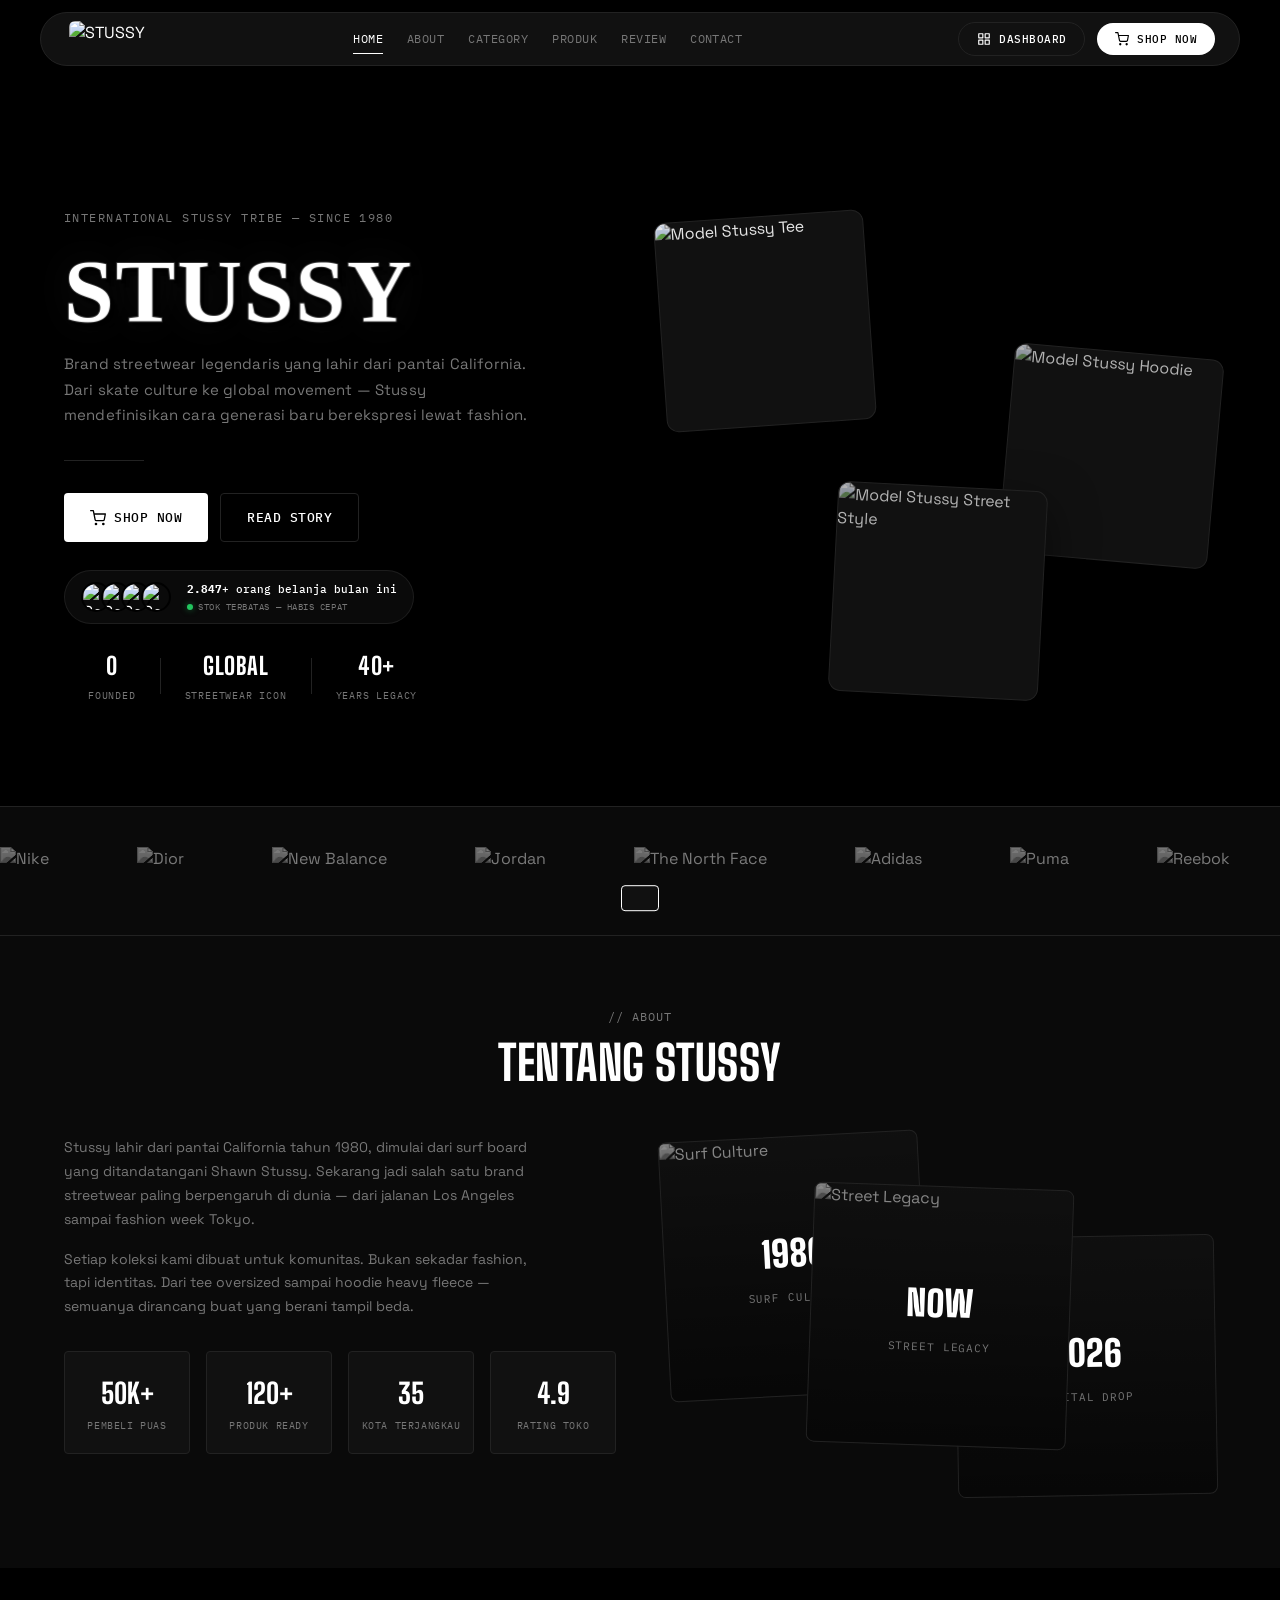
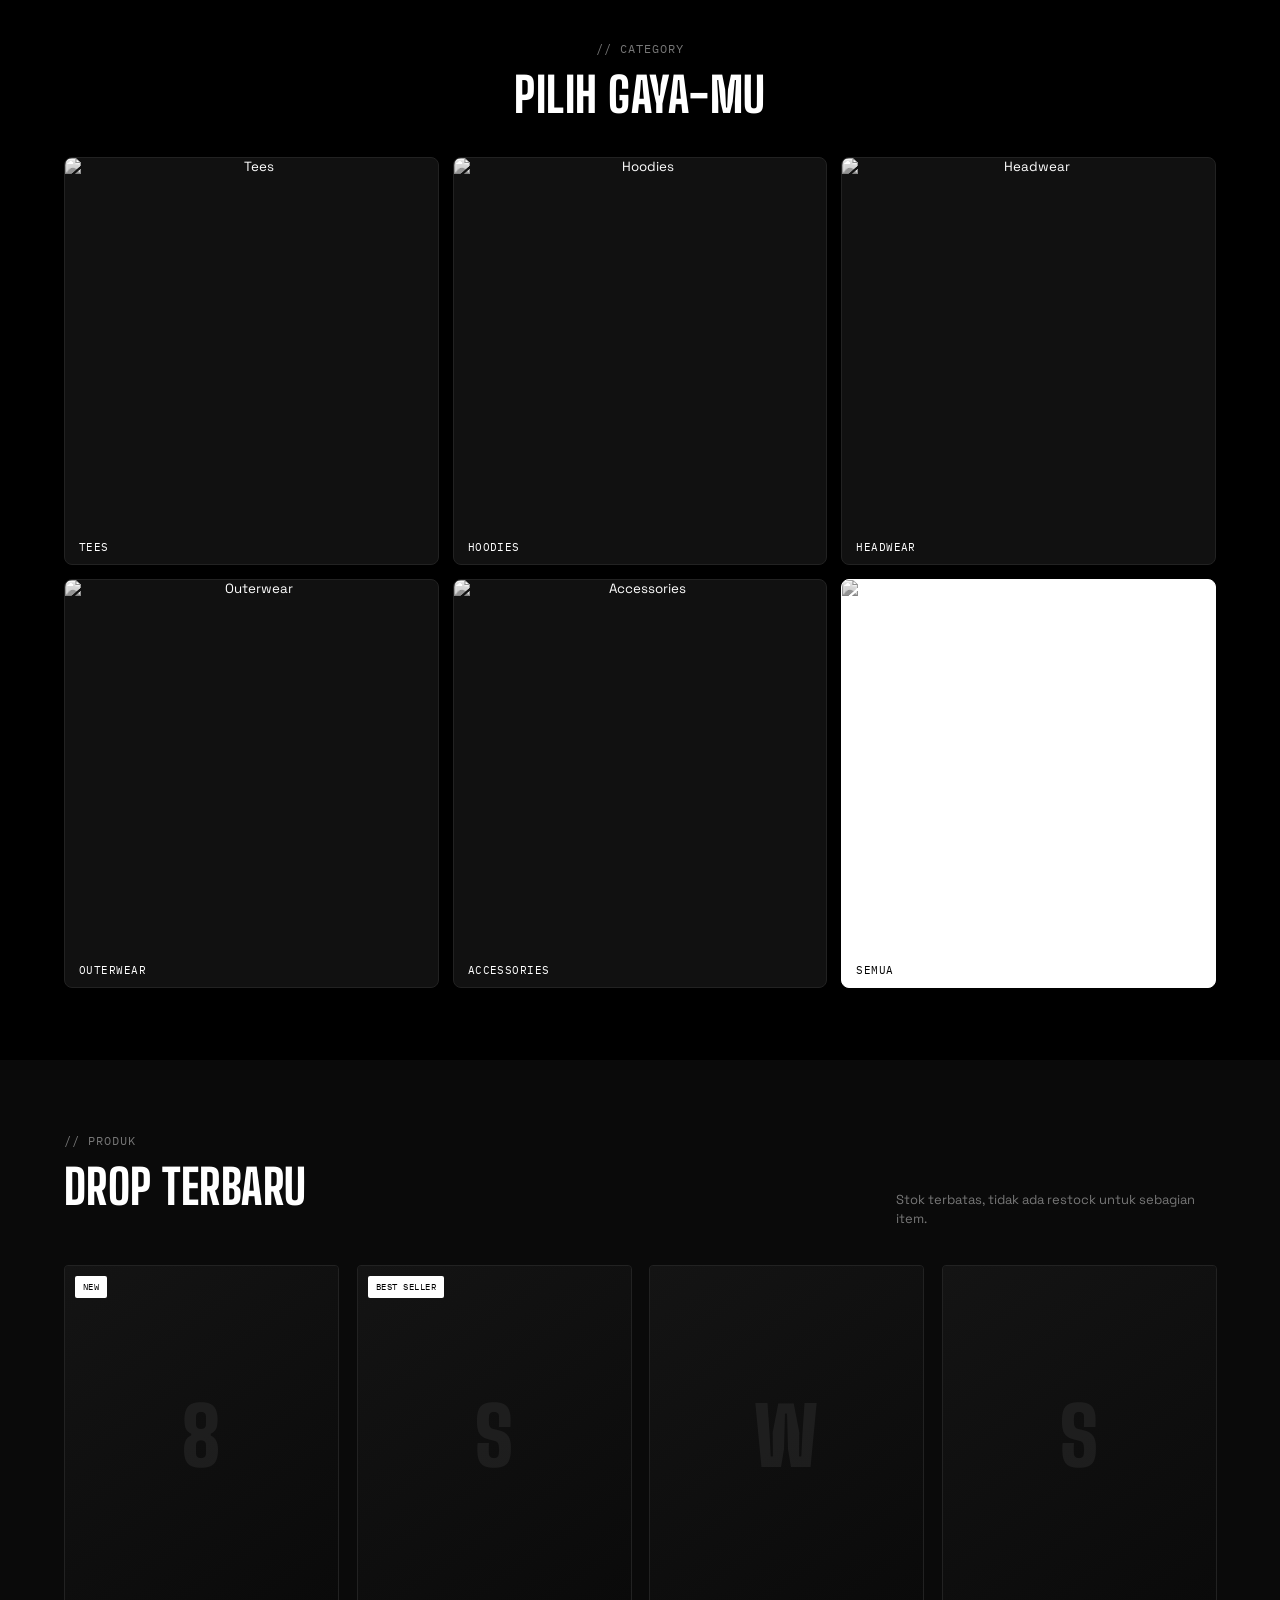
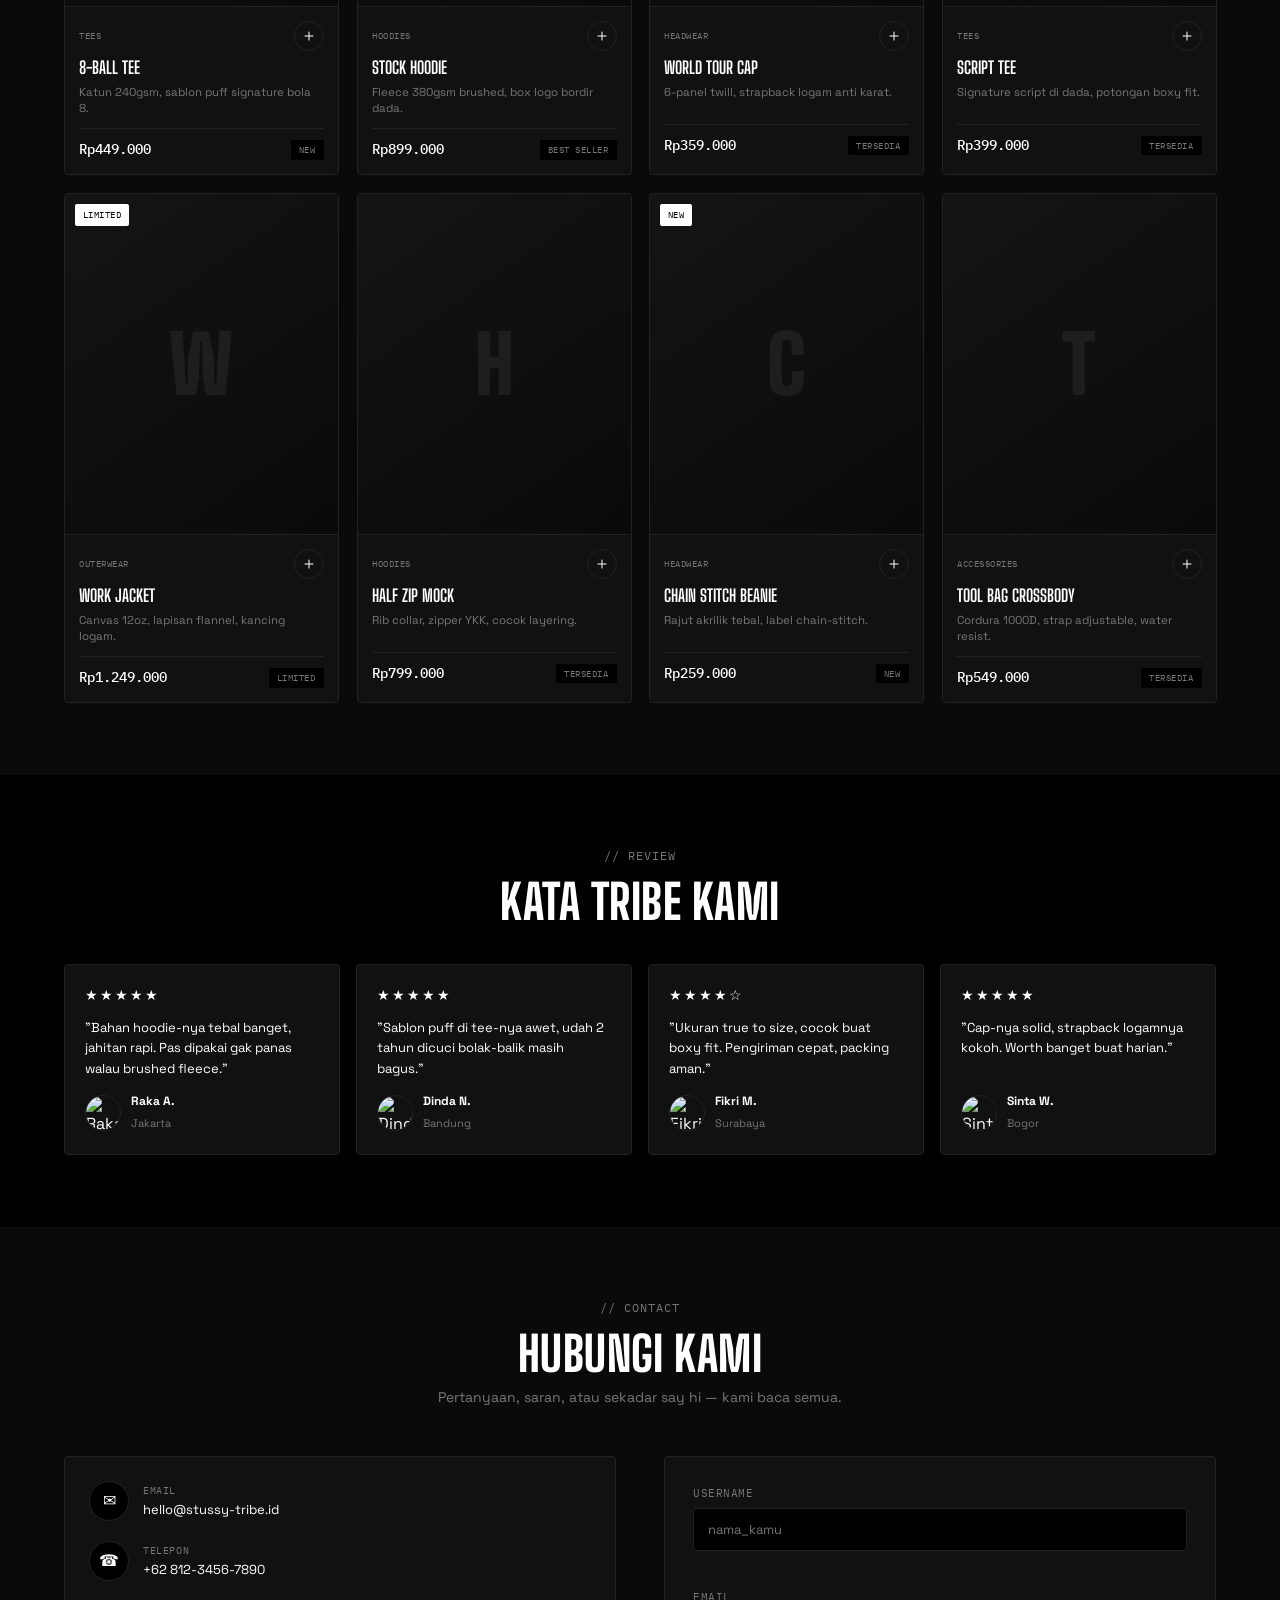
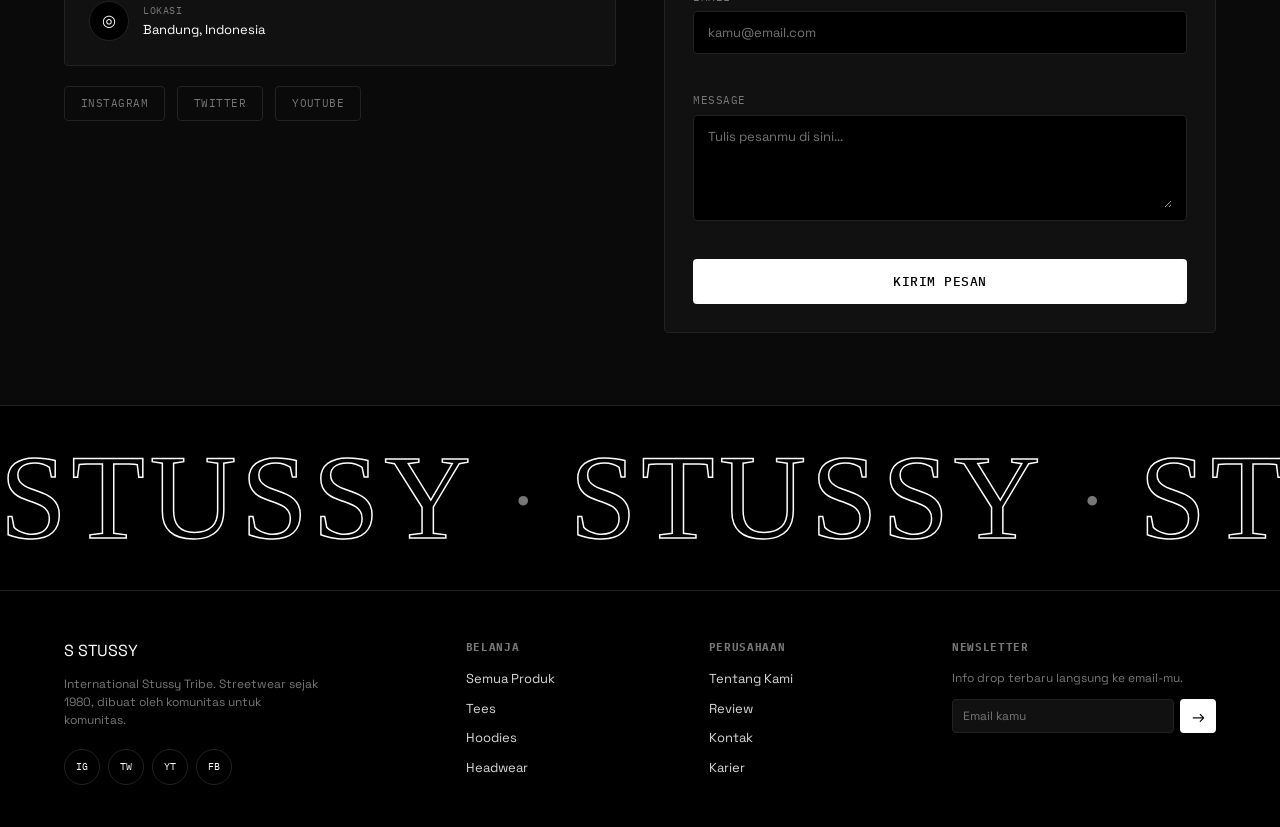
==== commit 2d6461d8: "update code" ====
--- a/index.html
+++ b/index.html
@@ -125,23 +125,67 @@
 <div class="collab-loop" aria-label="Kolaborasi Stussy">
   <div class="collab-track">
     <!-- Set 1 — ganti src dengan logo asli -->
-    <img src="https://cdn.simpleicons.org/nike/white" alt="Nike" class="collab-logo" loading="lazy">
-    <img src="https://cdn.simpleicons.org/dior/white" alt="Dior" class="collab-logo" loading="lazy">
-    <img src="https://cdn.simpleicons.org/newbalance/white" alt="New Balance" class="collab-logo" loading="lazy">
-    <img src="https://cdn.simpleicons.org/jordan/white" alt="Jordan" class="collab-logo" loading="lazy">
-    <img src="https://cdn.simpleicons.org/thenorthface/white" alt="The North Face" class="collab-logo" loading="lazy">
-    <img src="https://cdn.simpleicons.org/adidas/white" alt="Adidas" class="collab-logo" loading="lazy">
-    <img src="https://cdn.simpleicons.org/puma/white" alt="Puma" class="collab-logo" loading="lazy">
-    <img src="https://cdn.simpleicons.org/reebok/white" alt="Reebok" class="collab-logo" loading="lazy">
-    <!-- Set 2 — duplikat untuk loop mulus -->
-    <img src="https://cdn.simpleicons.org/nike/white" alt="" class="collab-logo" aria-hidden="true" loading="lazy">
-    <img src="https://cdn.simpleicons.org/dior/white" alt="" class="collab-logo" aria-hidden="true" loading="lazy">
-    <img src="https://cdn.simpleicons.org/newbalance/white" alt="" class="collab-logo" aria-hidden="true" loading="lazy">
-    <img src="https://cdn.simpleicons.org/jordan/white" alt="" class="collab-logo" aria-hidden="true" loading="lazy">
-    <img src="https://cdn.simpleicons.org/thenorthface/white" alt="" class="collab-logo" aria-hidden="true" loading="lazy">
-    <img src="https://cdn.simpleicons.org/adidas/white" alt="" class="collab-logo" aria-hidden="true" loading="lazy">
-    <img src="https://cdn.simpleicons.org/puma/white" alt="" class="collab-logo" aria-hidden="true" loading="lazy">
-    <img src="https://cdn.simpleicons.org/reebok/white" alt="" class="collab-logo" aria-hidden="true" loading="lazy">
+    <div class="collab-set">
+      <img src="https://cdn.simpleicons.org/nike/white" alt="Nike" class="collab-logo" loading="lazy">
+      <img src="https://cdn.simpleicons.org/dior/white" alt="Dior" class="collab-logo" loading="lazy">
+      <img src="https://cdn.simpleicons.org/newbalance/white" alt="New Balance" class="collab-logo" loading="lazy">
+      <img src="https://cdn.simpleicons.org/jordan/white" alt="Jordan" class="collab-logo" loading="lazy">
+      <img src="https://cdn.simpleicons.org/thenorthface/white" alt="The North Face" class="collab-logo" loading="lazy">
+      <img src="https://cdn.simpleicons.org/adidas/white" alt="Adidas" class="collab-logo" loading="lazy">
+      <img src="https://cdn.simpleicons.org/puma/white" alt="Puma" class="collab-logo" loading="lazy">
+      <img src="https://cdn.simpleicons.org/reebok/white" alt="Reebok" class="collab-logo" loading="lazy">
+    </div>
+    <!-- Set 2-6 — duplikat untuk loop mulus tanpa putus -->
+    <div class="collab-set" aria-hidden="true">
+      <img src="https://cdn.simpleicons.org/nike/white" alt="" class="collab-logo" loading="lazy">
+      <img src="https://cdn.simpleicons.org/dior/white" alt="" class="collab-logo" loading="lazy">
+      <img src="https://cdn.simpleicons.org/newbalance/white" alt="" class="collab-logo" loading="lazy">
+      <img src="https://cdn.simpleicons.org/jordan/white" alt="" class="collab-logo" loading="lazy">
+      <img src="https://cdn.simpleicons.org/thenorthface/white" alt="" class="collab-logo" loading="lazy">
+      <img src="https://cdn.simpleicons.org/adidas/white" alt="" class="collab-logo" loading="lazy">
+      <img src="https://cdn.simpleicons.org/puma/white" alt="" class="collab-logo" loading="lazy">
+      <img src="https://cdn.simpleicons.org/reebok/white" alt="" class="collab-logo" loading="lazy">
+    </div>
+    <div class="collab-set" aria-hidden="true">
+      <img src="https://cdn.simpleicons.org/nike/white" alt="" class="collab-logo" loading="lazy">
+      <img src="https://cdn.simpleicons.org/dior/white" alt="" class="collab-logo" loading="lazy">
+      <img src="https://cdn.simpleicons.org/newbalance/white" alt="" class="collab-logo" loading="lazy">
+      <img src="https://cdn.simpleicons.org/jordan/white" alt="" class="collab-logo" loading="lazy">
+      <img src="https://cdn.simpleicons.org/thenorthface/white" alt="" class="collab-logo" loading="lazy">
+      <img src="https://cdn.simpleicons.org/adidas/white" alt="" class="collab-logo" loading="lazy">
+      <img src="https://cdn.simpleicons.org/puma/white" alt="" class="collab-logo" loading="lazy">
+      <img src="https://cdn.simpleicons.org/reebok/white" alt="" class="collab-logo" loading="lazy">
+    </div>
+    <div class="collab-set" aria-hidden="true">
+      <img src="https://cdn.simpleicons.org/nike/white" alt="" class="collab-logo" loading="lazy">
+      <img src="https://cdn.simpleicons.org/dior/white" alt="" class="collab-logo" loading="lazy">
+      <img src="https://cdn.simpleicons.org/newbalance/white" alt="" class="collab-logo" loading="lazy">
+      <img src="https://cdn.simpleicons.org/jordan/white" alt="" class="collab-logo" loading="lazy">
+      <img src="https://cdn.simpleicons.org/thenorthface/white" alt="" class="collab-logo" loading="lazy">
+      <img src="https://cdn.simpleicons.org/adidas/white" alt="" class="collab-logo" loading="lazy">
+      <img src="https://cdn.simpleicons.org/puma/white" alt="" class="collab-logo" loading="lazy">
+      <img src="https://cdn.simpleicons.org/reebok/white" alt="" class="collab-logo" loading="lazy">
+    </div>
+    <div class="collab-set" aria-hidden="true">
+      <img src="https://cdn.simpleicons.org/nike/white" alt="" class="collab-logo" loading="lazy">
+      <img src="https://cdn.simpleicons.org/dior/white" alt="" class="collab-logo" loading="lazy">
+      <img src="https://cdn.simpleicons.org/newbalance/white" alt="" class="collab-logo" loading="lazy">
+      <img src="https://cdn.simpleicons.org/jordan/white" alt="" class="collab-logo" loading="lazy">
+      <img src="https://cdn.simpleicons.org/thenorthface/white" alt="" class="collab-logo" loading="lazy">
+      <img src="https://cdn.simpleicons.org/adidas/white" alt="" class="collab-logo" loading="lazy">
+      <img src="https://cdn.simpleicons.org/puma/white" alt="" class="collab-logo" loading="lazy">
+      <img src="https://cdn.simpleicons.org/reebok/white" alt="" class="collab-logo" loading="lazy">
+    </div>
+    <div class="collab-set" aria-hidden="true">
+      <img src="https://cdn.simpleicons.org/nike/white" alt="" class="collab-logo" loading="lazy">
+      <img src="https://cdn.simpleicons.org/dior/white" alt="" class="collab-logo" loading="lazy">
+      <img src="https://cdn.simpleicons.org/newbalance/white" alt="" class="collab-logo" loading="lazy">
+      <img src="https://cdn.simpleicons.org/jordan/white" alt="" class="collab-logo" loading="lazy">
+      <img src="https://cdn.simpleicons.org/thenorthface/white" alt="" class="collab-logo" loading="lazy">
+      <img src="https://cdn.simpleicons.org/adidas/white" alt="" class="collab-logo" loading="lazy">
+      <img src="https://cdn.simpleicons.org/puma/white" alt="" class="collab-logo" loading="lazy">
+      <img src="https://cdn.simpleicons.org/reebok/white" alt="" class="collab-logo" loading="lazy">
+    </div>
   </div>
 </div>
 
@@ -187,21 +231,21 @@
 
       <div class="about-visual reveal">
         <div class="about-card about-card-1">
-          <img src="https://images.unsplash.com/photo-1523398002811-999ca8dec234?w=400&h=300&fit=crop&q=80" alt="Surf Culture" loading="lazy">
+          <img src="https://images.unsplash.com/photo-1523398002811-999ca8dec234?w=500&h=500&fit=crop&q=80" alt="Surf Culture" loading="lazy">
           <div class="about-card-overlay">
             <span class="about-card-year">1980</span>
             <span class="about-card-text">Surf Culture</span>
           </div>
         </div>
         <div class="about-card about-card-2">
-          <img src="https://images.unsplash.com/photo-1521572163474-6864f9cf17ab?w=400&h=300&fit=crop&q=80" alt="Street Legacy" loading="lazy">
+          <img src="https://images.unsplash.com/photo-1521572163474-6864f9cf17ab?w=500&h=500&fit=crop&q=80" alt="Street Legacy" loading="lazy">
           <div class="about-card-overlay">
             <span class="about-card-year">NOW</span>
             <span class="about-card-text">Street Legacy</span>
           </div>
         </div>
         <div class="about-card about-card-3">
-          <img src="https://images.unsplash.com/photo-1556906781-9a412961c28c?w=400&h=300&fit=crop&q=80" alt="Digital Drop" loading="lazy">
+          <img src="https://images.unsplash.com/photo-1556906781-9a412961c28c?w=500&h=500&fit=crop&q=80" alt="Digital Drop" loading="lazy">
           <div class="about-card-overlay">
             <span class="about-card-year">2026</span>
             <span class="about-card-text">Digital Drop</span>
--- a/asset/css/style.css
+++ b/asset/css/style.css
@@ -851,8 +851,8 @@
 }
 .about-card {
   position: absolute;
-  width: 240px;
-  height: 160px;
+  width: 260px;
+  height: 260px;
   border-radius: 8px;
   overflow: hidden;
   border: 1px solid var(--card-border);
@@ -1470,12 +1470,18 @@
   display: flex;
   align-items: center;
   width: max-content;
-  animation: marquee-scroll 30s linear infinite;
+  animation: marquee-scroll 60s linear infinite;
+}
+.collab-set {
+  display: flex;
+  align-items: center;
+  gap: 88px;
+  padding-right: 88px;
+  flex-shrink: 0;
 }
 .collab-logo {
   height: 44px;
   width: auto;
-  margin-right: 88px;
   flex-shrink: 0;
   opacity: 0.45;
   filter: grayscale(100%);
@@ -1661,14 +1667,14 @@
     grid-template-columns: 1fr;
   }
   .about-visual {
-    height: 280px;
+    height: 300px;
     margin: 0 auto;
-    max-width: 460px;
+    max-width: 500px;
     width: 100%;
   }
   .about-card {
-    width: 200px;
-    height: 140px;
+    width: 220px;
+    height: 220px;
   }
   .product-grid {
     grid-template-columns: repeat(2, 1fr);
@@ -1725,9 +1731,12 @@
   .contact-grid {
     grid-template-columns: 1fr;
   }
+  .collab-set {
+    gap: 56px;
+    padding-right: 56px;
+  }
   .collab-logo {
     height: 34px;
-    margin-right: 56px;
   }
 }
 
@@ -1738,9 +1747,12 @@
   .collab-loop {
     padding: 28px 0 32px;
   }
+  .collab-set {
+    gap: 40px;
+    padding-right: 40px;
+  }
   .collab-logo {
     height: 28px;
-    margin-right: 40px;
   }
   .navbar {
     padding: 8px 12px;
@@ -1830,7 +1842,7 @@
   }
   .about-card {
     width: 160px;
-    height: 120px;
+    height: 160px;
   }
   .about-card-year {
     font-size: 24px;
